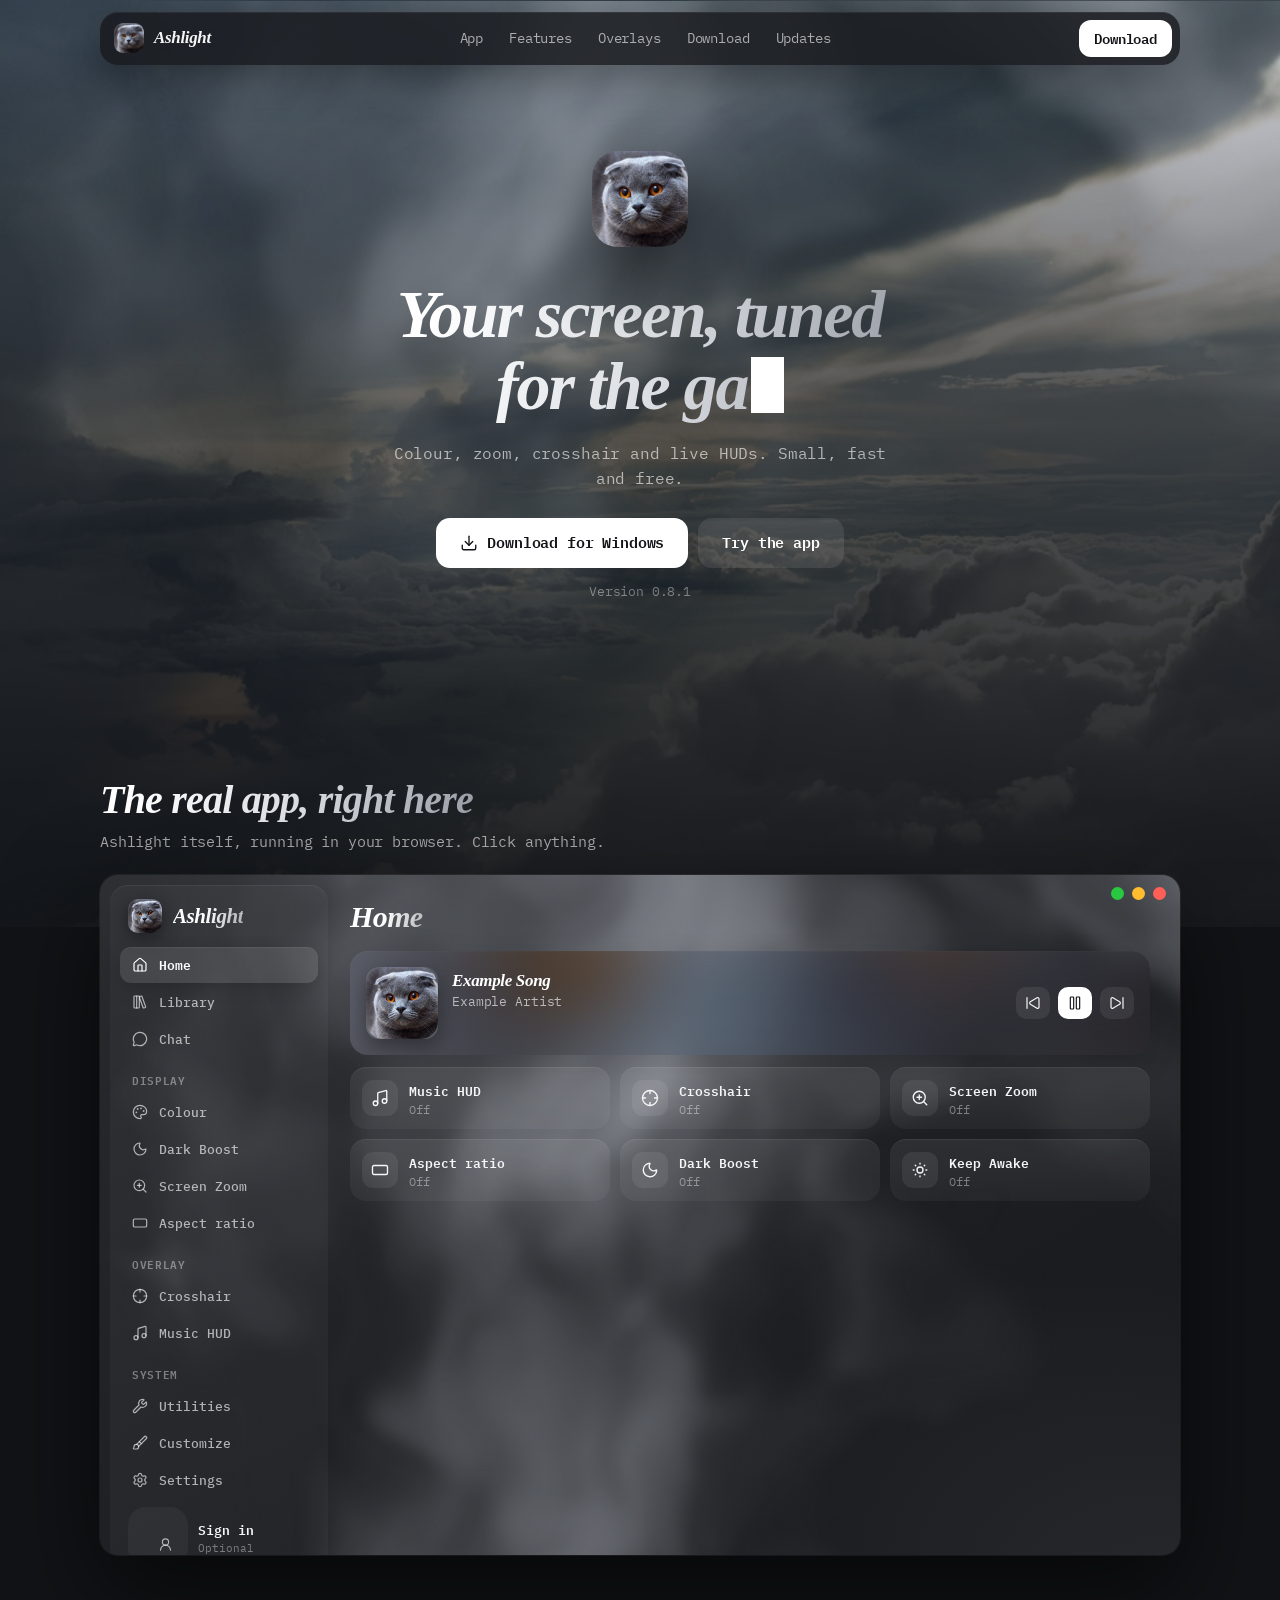
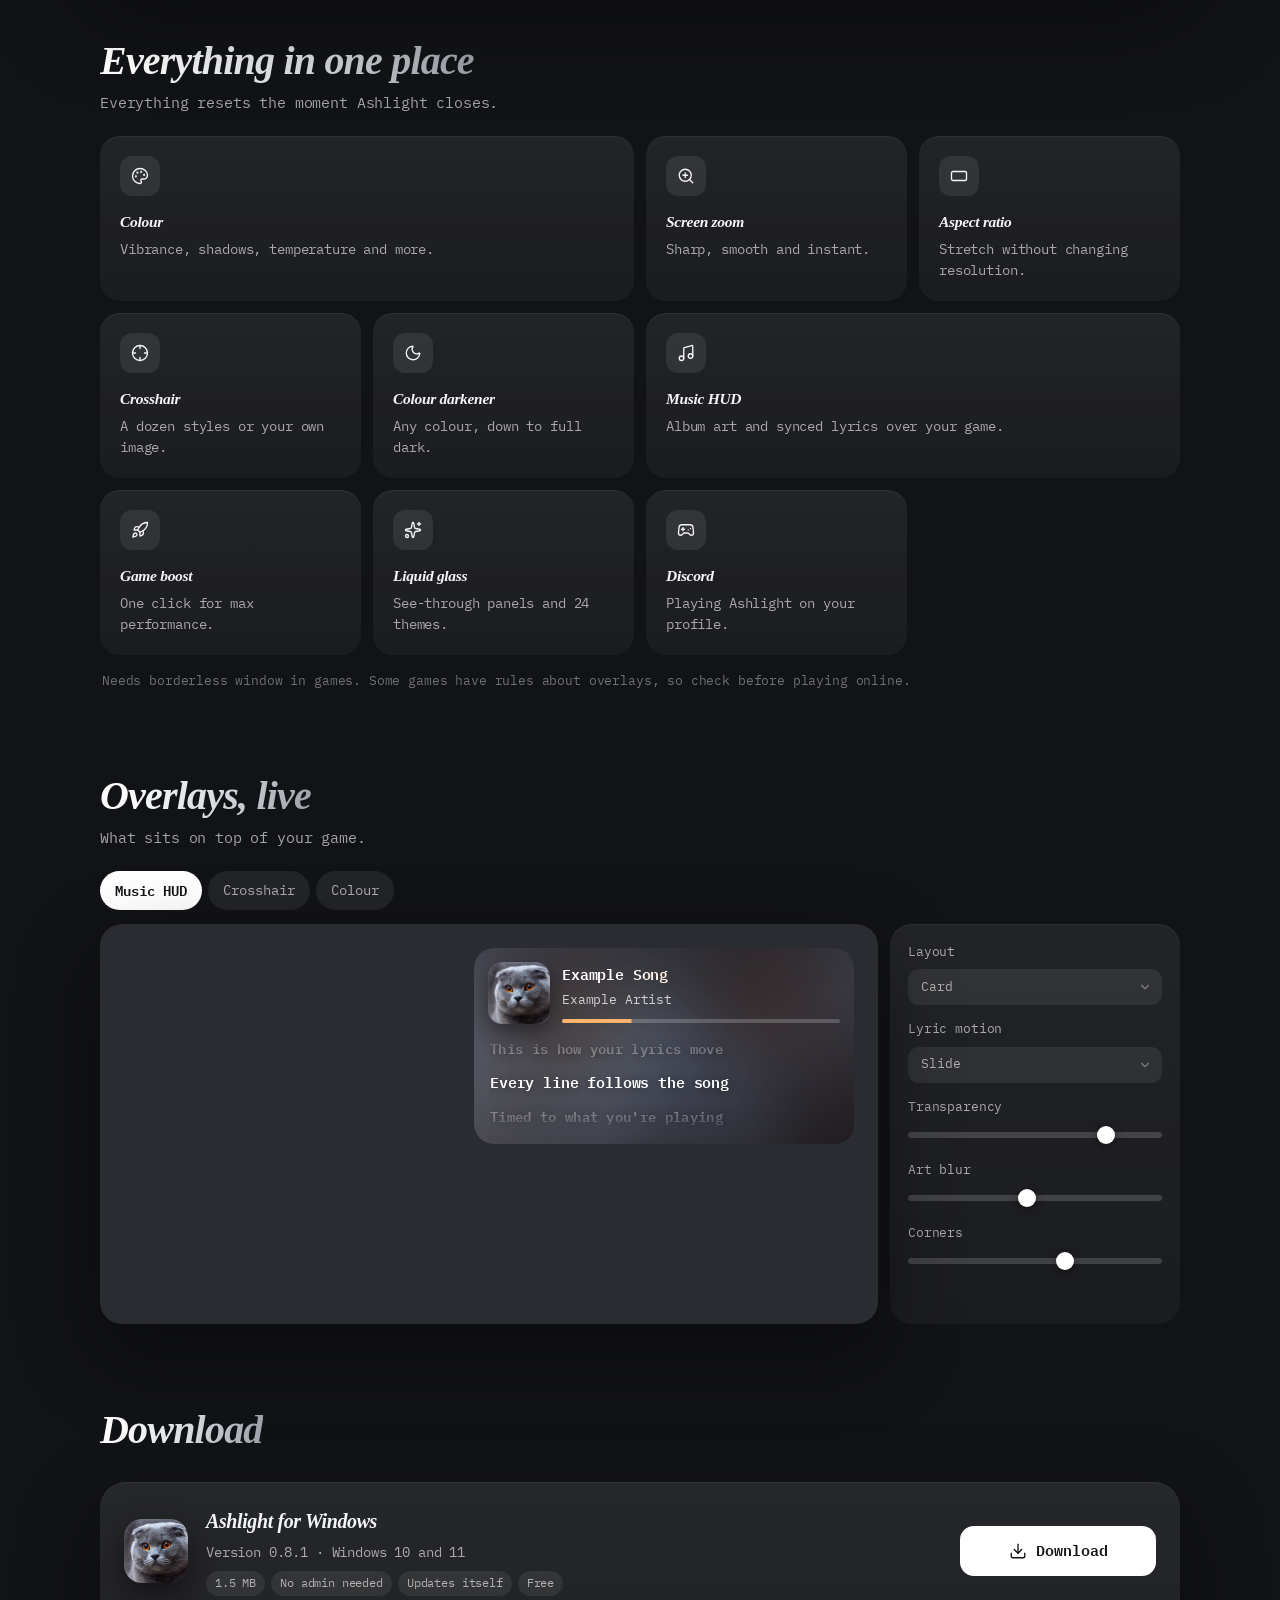
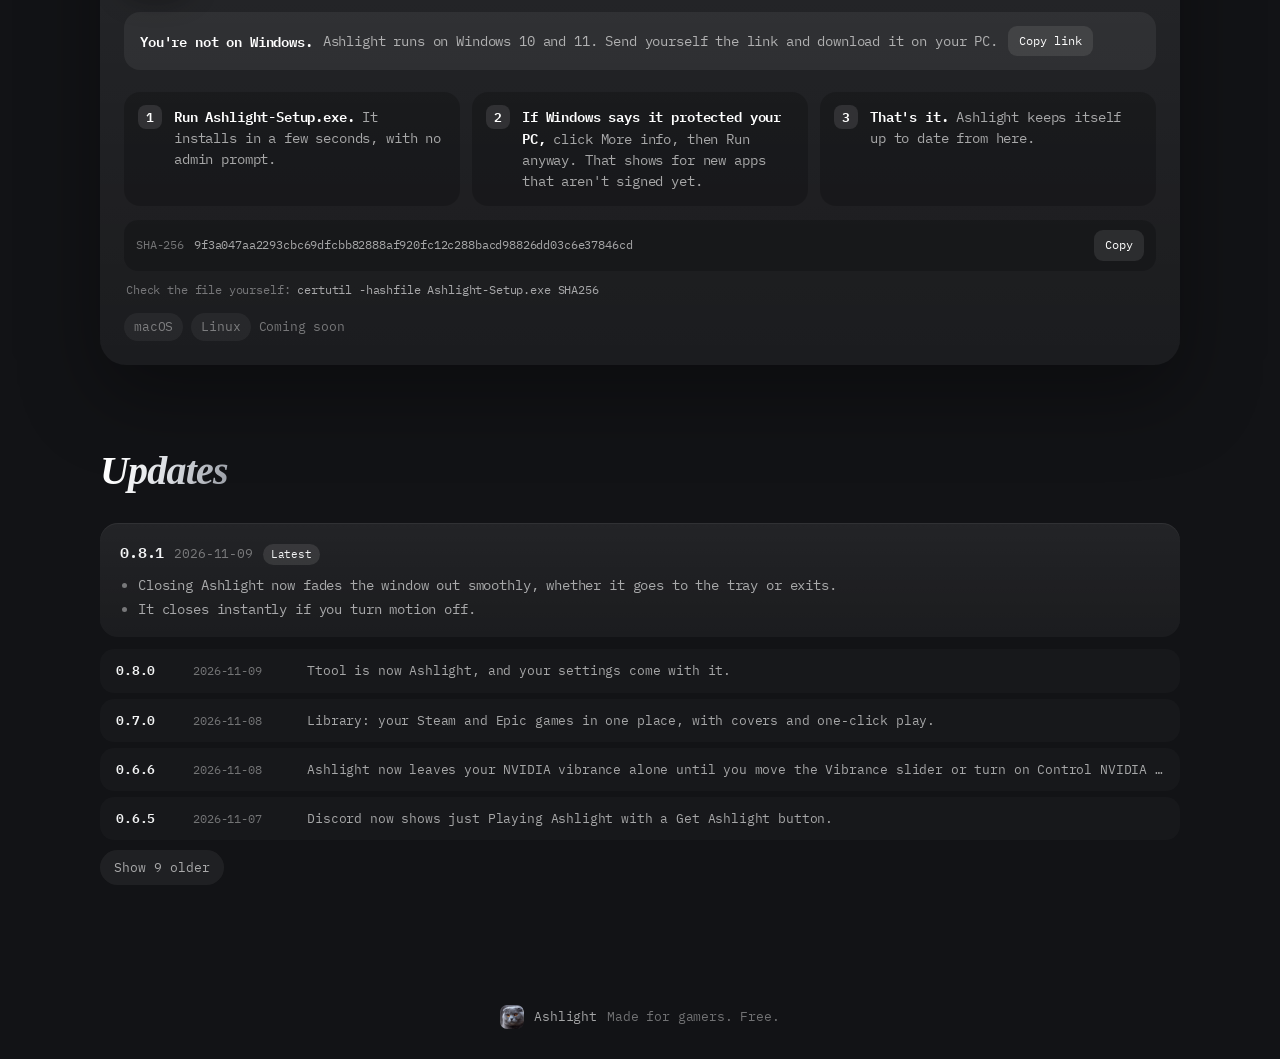
==== index.html @ 07a999a4 "Ashlight 0.8.1 Co-Authored-By: Claude Opus 5.5 <noreply@anthropic.com>" ====
<!doctype html>
<html lang="en">
  <head>
    <meta charset="utf-8" />
    <meta name="viewport" content="width=device-width, initial-scale=1" />
    <title>Ashlight</title>
    <meta name="description" content="Colour, zoom, crosshair, aspect ratio and a live music HUD for your games. Free for Windows." />
    <meta property="og:title" content="Ashlight" />
    <meta property="og:description" content="Your screen, tuned for the game. Free for Windows." />
    <meta property="og:image" content="assets/logo.png" />
    <meta name="theme-color" content="#121316" />
    <link rel="icon" href="assets/logo.png" />
    <link rel="stylesheet" href="style.css?v=0.8.1-mw9hhuor" />
    <link rel="stylesheet" href="controls.css?v=0.8.1-mw9hhuor" />
  </head>
  <body>
    <div class="announce" id="announce" hidden></div>

    <header class="top">
      <a class="brand" href="#"><img src="assets/logo.png" alt="" /><span>Ashlight</span></a>
      <nav id="nav">
        <span class="nav-pill" id="navPill"></span>
        <a href="#app">App</a>
        <a href="#features">Features</a>
        <a href="#try">Overlays</a>
        <a href="#download">Download</a>
        <a href="#updates">Updates</a>
      </nav>
      <a class="nav-cta" href="#download">Download</a>
      <button class="menu-button" id="menuButton" aria-label="Menu" aria-expanded="false"><span class="menu-open-icon">☰</span><span class="menu-close-icon">✕</span></button>
    </header>

    <div class="sky" aria-hidden="true"></div>
    <section class="hero">
      <canvas class="hero-smoke" id="smoke" aria-hidden="true"></canvas>
      <div class="hero-in">
        <img class="hero-logo" src="assets/logo.png" alt="Ashlight logo, a grey cat with orange eyes" />
        <h1 class="grad" aria-label="Your screen, tuned for the game."><span id="typed"></span><i class="caret" aria-hidden="true"></i></h1>
        <p>Colour, zoom, crosshair and live HUDs. Small, fast and free.</p>
        <div class="hero-actions">
          <a class="cta" href="#download" data-icon="download">Download for Windows</a>
          <a class="ghost" href="#app">Try the app</a>
        </div>
        <div class="version" id="version"></div>
      </div>
    </section>

    <main>
      <section id="app" class="reveal">
        <div class="section-head">
          <h2 class="grad">The real app, right here</h2>
          <p>Ashlight itself, running in your browser. Click anything.</p>
        </div>
        <div class="stage" id="stage">
          <div class="stage-window" id="stageWindow"></div>
          <button class="stage-reopen" id="reopen" hidden><img src="assets/logo.png" alt="" />Open Ashlight</button>
        </div>
      </section>

      <section id="features" class="reveal">
        <div class="section-head">
          <h2 class="grad">Everything in one place</h2>
          <p>Everything resets the moment Ashlight closes.</p>
        </div>
        <div class="bento">
          <article class="wide" data-icon="palette"><h3>Colour</h3><p>Vibrance, shadows, temperature and more.</p></article>
          <article data-icon="zoom-in"><h3>Screen zoom</h3><p>Sharp, smooth and instant.</p></article>
          <article data-icon="rectangle-horizontal"><h3>Aspect ratio</h3><p>Stretch without changing resolution.</p></article>
          <article data-icon="crosshair"><h3>Crosshair</h3><p>A dozen styles or your own image.</p></article>
          <article data-icon="moon"><h3>Colour darkener</h3><p>Any colour, down to full dark.</p></article>
          <article class="wide" data-icon="music"><h3>Music HUD</h3><p>Album art and synced lyrics over your game.</p></article>
          <article data-icon="rocket"><h3>Game boost</h3><p>One click for max performance.</p></article>
          <article data-icon="sparkles"><h3>Liquid glass</h3><p>See-through panels and 24 themes.</p></article>
          <article data-icon="gamepad-2"><h3>Discord</h3><p>Playing Ashlight on your profile.</p></article>
        </div>
        <p class="fine">Needs borderless window in games. Some games have rules about overlays, so check before playing online.</p>
      </section>

      <section id="try" class="reveal">
        <div class="section-head">
          <h2 class="grad">Overlays, live</h2>
          <p>What sits on top of your game.</p>
        </div>
        <div class="tabs" id="tabs" role="tablist">
          <button role="tab" data-panel="p-hud" aria-selected="true">Music HUD</button>
          <button role="tab" data-panel="p-cross" aria-selected="false">Crosshair</button>
          <button role="tab" data-panel="p-color" aria-selected="false">Colour</button>
        </div>

        <div class="panel" id="p-hud">
          <div class="scene">
            <div class="demo-hud" id="demoHud">
              <div class="demo-bg"></div>
              <div class="demo-head">
                <img src="assets/logo.png" alt="" />
                <div class="demo-meta"><b>Example Song</b><span>Example Artist</span><div class="demo-bar"><i id="demoBar"></i></div></div>
              </div>
              <div class="demo-lyrics"><div class="demo-reel" id="demoReel"></div></div>
            </div>
          </div>
          <div class="controls">
            <label>Layout<select id="hudLayout"><option value="card">Card</option><option value="lyrics">Lyrics only</option></select></label>
            <label>Lyric motion<select id="hudAnim"><option value="slide">Slide</option><option value="type">Type</option></select></label>
            <label>Transparency <input type="range" id="hudBg" min="0" max="100" value="80" /></label>
            <label>Art blur <input type="range" id="hudBlur" min="0" max="60" value="28" /></label>
            <label>Corners <input type="range" id="hudRadius" min="0" max="32" value="20" /></label>
          </div>
        </div>

        <div class="panel" id="p-cross" hidden>
          <div class="scene"><canvas id="crossCanvas"></canvas></div>
          <div class="controls">
            <label>Style<select id="crossStyle">
              <option value="rustholo">Sight ring</option><option value="holo">Holo ring</option><option value="dot">Dot</option><option value="cross">Cross</option>
              <option value="crossdot">Cross and dot</option><option value="tee">T</option><option value="ring">Ring</option><option value="chevron">Chevron</option><option value="triangle">Triangle</option>
            </select></label>
            <label class="inline">Colour <input type="color" id="crossColor" value="#ff3b3b" /></label>
            <label>Size <input type="range" id="crossSize" min="2" max="60" value="16" /></label>
            <label>Thickness <input type="range" id="crossThick" min="1" max="8" value="2" /></label>
            <label>Gap <input type="range" id="crossGap" min="0" max="30" value="4" /></label>
            <label>Glow <input type="range" id="crossGlow" min="0" max="100" value="40" /></label>
          </div>
        </div>

        <div class="panel" id="p-color" hidden>
          <div class="scene"><div class="landscape" id="landscape"><i></i><i></i><i></i><i></i><i></i><i></i><i></i><i></i></div></div>
          <div class="controls">
            <label>Saturation <input type="range" id="fSat" min="0" max="300" value="100" /></label>
            <label>Contrast <input type="range" id="fCon" min="50" max="150" value="100" /></label>
            <label>Brightness <input type="range" id="fBri" min="50" max="150" value="100" /></label>
            <label>Hue <input type="range" id="fHue" min="-180" max="180" value="0" /></label>
            <p class="small">A browser preview. In the app, these change your whole screen.</p>
          </div>
        </div>
      </section>

      <section id="download" class="reveal">
        <div class="section-head">
          <h2 class="grad">Download</h2>
        </div>
        <div class="download" id="downloadCard">
          <div class="dl-main">
            <img src="assets/logo.png" alt="" />
            <div>
              <h3>Ashlight for Windows</h3>
              <p class="dl-meta" id="dlMeta">Windows 10 and 11</p>
              <div class="dl-facts" id="dlFacts"></div>
            </div>
            <button class="cta dl-button" id="dlButton" data-icon="download"><span>Download</span><i class="dl-progress" id="dlProgress"></i></button>
          </div>
          <div class="dl-elsewhere" id="dlElsewhere" hidden>
            <b>You're not on Windows.</b> Ashlight runs on Windows 10 and 11. Send yourself the link and download it on your PC.
            <button class="mini" id="copyLink">Copy link</button>
          </div>
          <div class="dl-done" id="dlDone" hidden>
            <span class="dl-done-icon">✓</span>
            <div><b>Downloaded and verified.</b> Open <code>Ashlight-Setup.exe</code> from your downloads to install.</div>
          </div>
          <ol class="dl-steps">
            <li><b>Run Ashlight-Setup.exe.</b> It installs in a few seconds, with no admin prompt.</li>
            <li><b>If Windows says it protected your PC,</b> click More info, then Run anyway. That shows for new apps that aren't signed yet.</li>
            <li><b>That's it.</b> Ashlight keeps itself up to date from here.</li>
          </ol>
          <div class="dl-hash"><span>SHA-256</span><code id="dlHash">Loading</code><button class="mini" id="copyHash">Copy</button></div>
          <p class="dl-check">Check the file yourself: <code>certutil -hashfile Ashlight-Setup.exe SHA256</code></p>
          <div class="dl-other"><span>macOS</span><span>Linux</span><em>Coming soon</em></div>
        </div>
      </section>

      <section id="updates" class="reveal">
        <div class="section-head"><h2 class="grad">Updates</h2></div>
        <div class="log" id="log"></div>
      </section>
    </main>

    <footer><img src="assets/logo.png" alt="" />Ashlight<span>Made for gamers. Free.</span></footer>
    <script type="module" src="site.js?v=0.8.1-mw9hhuor"></script>
  </body>
</html>
---- style.css ----
@font-face { font-family: "Plex Mono"; src: url("assets/plex-300.woff2") format("woff2"); font-weight: 300; font-display: swap; }
@font-face { font-family: "Plex Mono"; src: url("assets/plex-400.woff2") format("woff2"); font-weight: 400; font-display: swap; }
@font-face { font-family: "Plex Mono"; src: url("assets/plex-500.woff2") format("woff2"); font-weight: 500; font-display: swap; }
@font-face { font-family: "Plex Mono"; src: url("assets/plex-600.woff2") format("woff2"); font-weight: 600; font-display: swap; }

:root {
  color-scheme: dark;
  --bg: #121316;
  --ink: #f4f5f6;
  --ink-2: rgba(255, 255, 255, 0.62);
  --ink-3: rgba(255, 255, 255, 0.4);
  --surface: rgba(255, 255, 255, 0.04);
  --surface-2: rgba(255, 255, 255, 0.075);
  --raise: inset 0 1px 0 rgba(255, 255, 255, 0.06);
  --ease: cubic-bezier(0.22, 1, 0.36, 1);
  --spring: cubic-bezier(0.34, 1.45, 0.64, 1);
}
* { box-sizing: border-box; }
html { scroll-behavior: smooth; background: var(--bg); }
body { margin: 0; color: var(--ink); background: transparent; font-family: "Plex Mono", Consolas, monospace; font-size: 15px; line-height: 1.55; letter-spacing: -0.01em; -webkit-font-smoothing: antialiased; overflow-x: hidden; }
a { color: inherit; text-decoration: none; }
:focus-visible { outline: 2px solid #fff; outline-offset: 3px; border-radius: 8px; }
[hidden] { display: none !important; }
svg.lucide { width: 18px; height: 18px; flex: none; stroke-width: 1.8; }

.grad { background: linear-gradient(100deg, #ffffff 10%, #d9dce1 55%, #9a9ea6 100%); -webkit-background-clip: text; background-clip: text; color: transparent; }

/* Owner announcement */
.announce { position: relative; z-index: 6; display: flex; align-items: center; justify-content: center; gap: 10px; padding: 9px 16px; background: #fff; color: #121316; font-size: 13.5px; text-align: center; }
.announce b { font-weight: 600; }
.announce a { text-decoration: underline; text-underline-offset: 3px; }

/* Header: a floating pill */
.top { position: sticky; top: 12px; z-index: 5; display: flex; align-items: center; justify-content: space-between; gap: 16px; width: min(1080px, 100% - 24px); margin: 12px auto 0; padding: 8px 8px 8px 14px; border-radius: 18px; background: rgba(24, 25, 29, 0.82); box-shadow: var(--raise), 0 12px 40px rgba(0, 0, 0, 0.35); backdrop-filter: blur(18px) saturate(1.3); }
.brand { display: flex; align-items: center; gap: 10px; font-weight: 600; font-size: 17px; letter-spacing: -0.04em; }
.brand img { width: 30px; height: 30px; border-radius: 9px; transition: transform 380ms var(--spring); }
.brand:hover img { transform: scale(1.1) rotate(-4deg); }
.top nav { display: flex; gap: 4px; }
.top nav a { padding: 7px 11px; border-radius: 10px; color: var(--ink-2); font-size: 13.5px; transition: color 200ms var(--ease), background 200ms var(--ease); }
.top nav a:hover { color: #fff; background: rgba(255, 255, 255, 0.07); }
.nav-cta { padding: 8px 15px; border-radius: 12px; background: #fff; color: #121316; font-weight: 600; font-size: 13.5px; transition: transform 260ms var(--spring), box-shadow 260ms var(--ease); }
.nav-cta:hover { transform: translateY(-1px); box-shadow: 0 10px 30px rgba(255, 255, 255, 0.2); }

/* The sky: one photo behind the whole page, darker further down so text stays readable */
.sky { position: fixed; inset: 0; z-index: -1; background: linear-gradient(180deg, rgba(18, 19, 22, 0.25) 0%, rgba(18, 19, 22, 0.72) 45%, rgba(18, 19, 22, 0.94) 100%), url("assets/clouds.jpg") center 30% / cover; transform: scale(1.06); animation: drift 40s ease-in-out infinite alternate; will-change: transform; }
@keyframes drift { to { transform: scale(1.12) translate3d(-1.2%, -1%, 0); } }

/* Hero */
.hero { position: relative; margin-top: -64px; padding: 150px 16px 90px; overflow: hidden; text-align: center; }
.hero-in { max-width: 780px; margin: 0 auto; }
.hero-logo { width: 96px; height: 96px; border-radius: 26px; box-shadow: 0 24px 70px rgba(0, 0, 0, 0.6); animation: float 7s ease-in-out infinite; }
@keyframes float { 50% { transform: translateY(-8px); } }
h1 { min-height: 2.2em; margin: 26px auto 12px; max-width: 15ch; font-size: clamp(36px, 7.4vw, 68px); font-weight: 600; line-height: 1.05; letter-spacing: -0.065em; }
.caret { display: inline-block; width: 0.48em; height: 0.82em; margin-left: 4px; vertical-align: -0.06em; background: #fff; animation: blink 1s steps(2) infinite; }
@keyframes blink { 50% { opacity: 0; } }
.hero p { margin: 0 auto 28px; max-width: 50ch; color: var(--ink-2); font-size: 16px; }
.hero-actions { display: flex; justify-content: center; flex-wrap: wrap; gap: 10px; }
.cta, .ghost { display: inline-flex; align-items: center; gap: 9px; padding: 13px 24px; border: 0; border-radius: 14px; font: inherit; font-weight: 600; cursor: pointer; transition: transform 260ms var(--spring), box-shadow 260ms var(--ease), background 200ms var(--ease), color 200ms var(--ease); }
.cta { background: #fff; color: #121316; }
.cta:hover { transform: translateY(-2px); box-shadow: 0 14px 44px rgba(255, 255, 255, 0.22); }
.ghost { background: rgba(255, 255, 255, 0.09); color: #fff; }
.ghost:hover { background: rgba(255, 255, 255, 0.16); transform: translateY(-2px); }
.version { min-height: 22px; margin-top: 14px; color: var(--ink-3); font-size: 13px; }

main { width: min(1080px, 100% - 32px); margin: 0 auto; }
section { scroll-margin-top: 90px; }
.section-head { margin: 84px 0 22px; }
.section-head h2 { display: inline-block; margin: 0 0 8px; font-size: clamp(28px, 4.4vw, 40px); font-weight: 600; letter-spacing: -0.06em; line-height: 1.1; }
.section-head p { max-width: 62ch; margin: 0; color: var(--ink-2); }
.reveal { opacity: 0; transform: translateY(18px); transition: opacity 700ms var(--ease), transform 700ms var(--ease); }
.reveal.in { opacity: 1; transform: none; }

/* The live app */
.stage { position: relative; height: 680px; }
.stage-window { position: relative; height: 100%; border-radius: 18px; overflow: hidden; box-shadow: 0 0 0 1px rgba(255, 255, 255, 0.06), 0 40px 100px rgba(0, 0, 0, 0.6); transition: opacity 320ms var(--ease), transform 420ms var(--spring); background: #17181b; }
.stage-window iframe { display: block; width: 100%; height: 100%; border: 0; }
.stage.glass .stage-window { background: transparent; }
.stage.closed .stage-window { opacity: 0; transform: scale(0.94) translateY(20px); pointer-events: none; }
.stage.maxed { height: 760px; }
.stage-reopen { position: absolute; left: 50%; bottom: 26px; display: flex; align-items: center; gap: 10px; padding: 10px 16px 10px 10px; border: 0; border-radius: 14px; background: rgba(20, 21, 24, 0.85); color: #fff; font: inherit; font-weight: 600; cursor: pointer; transform: translateX(-50%); box-shadow: 0 14px 40px rgba(0, 0, 0, 0.4); }
.stage-reopen img { width: 30px; height: 30px; border-radius: 9px; }
.stage-load { display: grid; place-items: center; height: 100%; color: var(--ink-2); }

/* Bento features */
.bento { display: grid; grid-template-columns: repeat(4, 1fr); gap: 12px; }
.bento article { position: relative; padding: 20px; border-radius: 20px; background: linear-gradient(180deg, var(--surface-2), var(--surface)); box-shadow: var(--raise); transition: transform 320ms var(--ease), background 300ms var(--ease); }
.bento article.wide { grid-column: span 2; }
.bento article:hover { transform: translateY(-3px); background: rgba(255, 255, 255, 0.09); }
.bento .icon { display: grid; place-items: center; width: 40px; height: 40px; margin-bottom: 14px; border-radius: 12px; background: rgba(255, 255, 255, 0.08); }
h3 { margin: 0 0 5px; font-size: 15.5px; font-weight: 600; letter-spacing: -0.03em; }
.bento p { margin: 0; color: var(--ink-2); font-size: 13.5px; }
.fine { margin: 16px 2px 0; color: var(--ink-3); font-size: 12.5px; }

/* Overlay demos */
.tabs { display: flex; flex-wrap: wrap; gap: 6px; margin-bottom: 14px; }
.tabs button { padding: 9px 15px; border: 0; border-radius: 99px; background: var(--surface-2); color: var(--ink-2); font: inherit; font-size: 13.5px; cursor: pointer; transition: background 220ms var(--ease), color 220ms var(--ease), transform 260ms var(--spring); }
.tabs button:hover { color: #fff; background: rgba(255, 255, 255, 0.12); transform: translateY(-1px); }
.tabs button[aria-selected="true"] { background: #fff; color: #121316; font-weight: 600; }
.panel { display: grid; grid-template-columns: 1fr 290px; gap: 12px; animation: rise 460ms var(--ease) both; }
@keyframes rise { from { opacity: 0; transform: translateY(10px); } }
.scene { position: relative; min-height: 400px; border-radius: 22px; overflow: hidden; background: #2a2c31; box-shadow: 0 30px 80px rgba(0, 0, 0, 0.4); }
.scene canvas { position: absolute; inset: 0; width: 100%; height: 100%; }
.controls { display: flex; flex-direction: column; gap: 14px; padding: 18px; border-radius: 22px; background: linear-gradient(180deg, var(--surface-2), var(--surface)); box-shadow: var(--raise); }
.controls label { display: flex; flex-direction: column; gap: 7px; font-size: 13px; color: var(--ink-2); }
.controls label.inline { flex-direction: row; align-items: center; justify-content: space-between; }
.small { margin: 0; font-size: 12px; color: var(--ink-3); }
input[type="range"] { -webkit-appearance: none; appearance: none; width: 100%; height: 22px; margin: 0; background: transparent; cursor: grab; }
input[type="range"]::-webkit-slider-runnable-track { height: 6px; border-radius: 6px; background: rgba(255, 255, 255, 0.16); }
input[type="range"]::-moz-range-track { height: 6px; border-radius: 6px; background: rgba(255, 255, 255, 0.16); }
input[type="range"]::-webkit-slider-thumb { -webkit-appearance: none; width: 18px; height: 18px; margin-top: -6px; border-radius: 50%; background: #fff; box-shadow: 0 2px 8px rgba(0, 0, 0, 0.45); transition: transform 200ms var(--spring); }
input[type="range"]::-moz-range-thumb { width: 18px; height: 18px; border: 0; border-radius: 50%; background: #fff; }
input[type="range"]:hover::-webkit-slider-thumb { transform: scale(1.15); }

.demo-hud { --bg-o: 0.8; --blur: 28px; --radius: 20px; position: absolute; top: 24px; right: 24px; width: min(380px, calc(100% - 48px)); overflow: hidden; border-radius: var(--radius); background: rgba(18, 19, 22, calc(0.86 * var(--bg-o))); transition: border-radius 220ms var(--ease); }
.demo-bg { position: absolute; inset: 0; opacity: var(--bg-o); background: url("assets/logo.png") center / cover; transform: scale(1.6); filter: blur(var(--blur)) saturate(1.5) brightness(0.72); }
.demo-head { position: relative; display: flex; align-items: center; gap: 12px; padding: 14px 14px 8px; }
.demo-head img { width: 62px; height: 62px; border-radius: 12px; box-shadow: 0 8px 22px rgba(0, 0, 0, 0.45); }
.demo-meta { flex: 1; min-width: 0; }
.demo-meta b { display: block; font-weight: 600; font-size: 15px; background: linear-gradient(100deg, #fff 20%, #ffb36b); -webkit-background-clip: text; background-clip: text; color: transparent; }
.demo-meta span { font-size: 12.5px; color: rgba(255, 255, 255, 0.76); }
.demo-bar { height: 4px; margin-top: 9px; border-radius: 4px; background: rgba(255, 255, 255, 0.2); overflow: hidden; }
.demo-bar i { display: block; height: 100%; background: #ffb36b; transform-origin: left; transform: scaleX(0); }
.demo-lyrics { position: relative; height: 102px; margin: 0 16px 10px; overflow: hidden; -webkit-mask-image: linear-gradient(180deg, transparent, #000 22%, #000 78%, transparent); mask-image: linear-gradient(180deg, transparent, #000 22%, #000 78%, transparent); }
.demo-reel { transition: transform 620ms var(--ease); }
.demo-line { height: 34px; line-height: 34px; font-weight: 600; font-size: 15px; white-space: nowrap; overflow: hidden; text-overflow: ellipsis; color: rgba(255, 255, 255, 0.36); transform: scale(0.94); transform-origin: left center; text-shadow: 0 1px 10px rgba(0, 0, 0, 0.5); transition: color 450ms ease, transform 620ms var(--ease); }
.demo-line.now { color: #fff; transform: none; }
.demo-hud.lyrics-only .demo-head { display: none; }
.demo-hud.lyrics-only .demo-lyrics { margin-top: 10px; }
.demo-hud.lyrics-only .demo-line { text-align: center; transform-origin: center; }

.landscape { position: absolute; inset: 28px; display: grid; grid-template-columns: repeat(4, 1fr); gap: 10px; will-change: filter; }
.landscape i { border-radius: 16px; }
.landscape i:nth-child(1) { background: #e8453c; } .landscape i:nth-child(2) { background: #f29a38; } .landscape i:nth-child(3) { background: #f2d43c; } .landscape i:nth-child(4) { background: #4cc45a; }
.landscape i:nth-child(5) { background: #3cc4d8; } .landscape i:nth-child(6) { background: #3c6ee8; } .landscape i:nth-child(7) { background: #9a5ce8; } .landscape i:nth-child(8) { background: #e85cb8; }

.demo-stats { --bg-o: 0.8; position: absolute; top: 24px; left: 24px; display: flex; gap: 2px; padding: 9px 8px; border-radius: 15px; background: rgba(18, 19, 22, calc(0.8 * var(--bg-o))); color: var(--c, #fff); }
.demo-stat { min-width: 66px; text-align: center; }
.demo-stat b { display: block; font-size: 16px; font-weight: 600; font-variant-numeric: tabular-nums; }
.demo-stat span { font-size: 10px; opacity: 0.65; }
.demo-stat .m { display: block; height: 3px; margin: 4px 8px 0; border-radius: 3px; background: rgba(255, 255, 255, 0.18); overflow: hidden; }
.demo-stat .m i { display: block; height: 100%; background: currentColor; transform-origin: left; transition: transform 700ms var(--ease); }
.demo-stats.list { flex-direction: column; padding: 10px 14px; min-width: 170px; }
.demo-stats.list .demo-stat { display: grid; grid-template-columns: 1fr auto; align-items: baseline; text-align: left; }
.demo-stats.list .demo-stat b { order: 2; font-size: 14px; }
.demo-stats.list .demo-stat .m { grid-column: 1 / -1; order: 3; margin: 2px 0 3px; }
.demo-stats.mini { padding: 7px 10px; gap: 12px; }
.demo-stats.mini .demo-stat { min-width: 0; }
.demo-stats.mini .demo-stat b { display: inline; font-size: 13px; margin-right: 3px; }
.demo-stats.mini .m { display: none; }

/* Download */
.download { padding: 24px; border-radius: 26px; background: linear-gradient(180deg, rgba(255, 255, 255, 0.085), var(--surface)); box-shadow: var(--raise), 0 30px 80px rgba(0, 0, 0, 0.35); }
.dl-main { display: flex; align-items: center; gap: 18px; }
.dl-main img { width: 64px; height: 64px; border-radius: 18px; box-shadow: 0 12px 30px rgba(0, 0, 0, 0.45); }
.dl-main > div { flex: 1; min-width: 0; }
.dl-main h3 { font-size: 20px; }
.dl-meta { margin: 0; color: var(--ink-2); font-size: 13.5px; }
.dl-button { position: relative; overflow: hidden; min-width: 196px; justify-content: center; }
.dl-button span, .dl-button svg { position: relative; z-index: 1; }
.dl-progress { position: absolute; inset: 0; background: #d3d6db; transform-origin: left; transform: scaleX(0); transition: transform 160ms linear; }
.dl-button.done { background: #fff; }
.dl-steps { display: grid; grid-template-columns: repeat(3, 1fr); gap: 12px; margin: 22px 0 0; padding: 0; list-style: none; counter-reset: step; }
.dl-steps li { position: relative; padding: 14px 14px 14px 50px; border-radius: 16px; background: rgba(0, 0, 0, 0.2); color: var(--ink-2); font-size: 13.5px; counter-increment: step; }
.dl-steps li::before { content: counter(step); position: absolute; left: 14px; top: 13px; display: grid; place-items: center; width: 24px; height: 24px; border-radius: 8px; background: rgba(255, 255, 255, 0.1); color: #fff; font-weight: 600; font-size: 12.5px; }
.dl-steps b { color: #fff; font-weight: 600; }
.dl-hash { display: flex; align-items: center; gap: 10px; margin-top: 14px; padding: 10px 12px; border-radius: 14px; background: rgba(0, 0, 0, 0.2); font-size: 12px; }
.dl-hash span { color: var(--ink-3); }
.dl-hash code { flex: 1; min-width: 0; overflow: hidden; color: var(--ink-2); white-space: nowrap; text-overflow: ellipsis; font-family: inherit; }
.mini { padding: 6px 11px; border: 0; border-radius: 9px; background: rgba(255, 255, 255, 0.09); color: #fff; font: inherit; font-size: 12px; cursor: pointer; transition: background 200ms var(--ease), color 200ms var(--ease); }
.mini:hover { background: #fff; color: #121316; }
.dl-check { margin: 10px 2px 0; color: var(--ink-3); font-size: 12px; }
.dl-check code { color: var(--ink-2); font-family: inherit; }
.dl-other { display: flex; align-items: center; gap: 8px; margin-top: 14px; color: var(--ink-3); font-size: 12.5px; }
.dl-other span { padding: 4px 10px; border-radius: 99px; background: rgba(255, 255, 255, 0.05); }
.dl-other em { font-style: normal; }

/* Updates timeline */
.log { display: flex; flex-direction: column; gap: 6px; }
.log .latest { padding: 18px 20px; margin-bottom: 6px; border-radius: 18px; background: linear-gradient(180deg, var(--surface-2), var(--surface)); box-shadow: var(--raise); }
.log .when { display: flex; align-items: baseline; gap: 10px; color: var(--ink-3); font-size: 12.5px; }
.log .when b { color: var(--ink); font-size: 15px; }
.log .tag { padding: 2px 8px; border-radius: 99px; background: rgba(255, 255, 255, 0.1); color: var(--ink); font-size: 11px; font-style: normal; }
.log .points { margin: 10px 0 0; padding-left: 18px; color: var(--ink-2); font-size: 13.5px; line-height: 1.55; }
.log .points li + li { margin-top: 3px; }
.log .points li::marker { color: var(--ink-3); }
.log .release { border-radius: 14px; background: rgba(255, 255, 255, 0.025); transition: background 0.2s ease; }
.log .release:hover, .log .release[open] { background: rgba(255, 255, 255, 0.05); }
.log .release summary { display: grid; grid-template-columns: 4.2rem 6.5rem minmax(0, 1fr); align-items: baseline; gap: 10px; padding: 11px 16px; cursor: pointer; list-style: none; font-size: 13px; }
.log .release summary::-webkit-details-marker { display: none; }
.log .release summary b { color: var(--ink); }
.log .release .date { color: var(--ink-3); font-size: 12px; }
.log .release .gist { overflow: hidden; color: var(--ink-2); white-space: nowrap; text-overflow: ellipsis; }
.log .release[open] .gist { visibility: hidden; }
.log .release .points { margin: 0; padding: 0 16px 14px 34px; }
.log .older { display: flex; flex-direction: column; gap: 6px; }
.log .more { align-self: flex-start; margin-top: 4px; padding: 8px 14px; border: 0; border-radius: 99px; background: rgba(255, 255, 255, 0.06); color: var(--ink-2); font: inherit; font-size: 12.5px; cursor: pointer; }
.log .more:hover { background: rgba(255, 255, 255, 0.12); color: var(--ink); }
@media (max-width: 640px) {
  .log .release summary { grid-template-columns: 3.6rem minmax(0, 1fr); }
  .log .release .gist { grid-column: 1 / -1; }
}
footer { display: flex; align-items: center; justify-content: center; gap: 10px; margin-top: 90px; padding: 30px 16px; color: var(--ink-2); font-size: 13px; }
footer img { width: 24px; height: 24px; border-radius: 7px; }
footer span { color: var(--ink-3); }

@media (max-width: 860px) {
  .bento { grid-template-columns: 1fr 1fr; }
  .dl-steps { grid-template-columns: 1fr; }
}
@media (max-width: 760px) {
  .top { padding-left: 10px; }
  .top nav { display: none; }
  .hero { padding-top: 120px; }
  .panel { grid-template-columns: 1fr; }
  .scene { min-height: 280px; }
  .stage { height: 640px; }
  .bento { grid-template-columns: 1fr; }
  .bento article.wide { grid-column: auto; }
  .dl-main { flex-wrap: wrap; }
  .dl-button { width: 100%; }
  .demo-hud { top: 14px; right: 14px; width: calc(100% - 28px); }
  .demo-stats { top: 14px; left: 14px; right: 14px; justify-content: space-around; flex-wrap: wrap; }
  .demo-stat { min-width: 0; flex: 1; }
  input[type="range"] { height: 30px; }
}
@media (prefers-reduced-motion: reduce) {
  html { scroll-behavior: auto; }
  *, *::before, *::after { animation: none !important; transition-duration: 1ms !important; }
  .reveal { opacity: 1; transform: none; }
}

/* Smoke drifting over the clouds behind the headline */
.hero-smoke { position: absolute; inset: 0; z-index: -1; width: 100%; height: 100%; pointer-events: none; -webkit-mask-image: linear-gradient(180deg, #000 50%, transparent); mask-image: linear-gradient(180deg, #000 50%, transparent); }
.hero { isolation: isolate; }

/* Headings: a bold italic serif */
:root { --display: Georgia, "Iowan Old Style", "Times New Roman", serif; }
h1, .section-head h2, .brand span, .download h3, .bento h3 { font-family: var(--display); font-style: italic; font-weight: 700; letter-spacing: -0.02em; }
h1 { letter-spacing: -0.03em; }

/* Menu: a pill follows the section on screen */
.top nav { position: relative; }
.nav-pill { position: absolute; left: 0; top: 0; height: 100%; border-radius: 10px; background: rgba(255, 255, 255, 0.1); opacity: 0; pointer-events: none; transition: transform 420ms var(--spring), width 420ms var(--spring), opacity 300ms var(--ease); }
.top nav a { position: relative; }
.top nav a.on { color: #fff; }
.menu-button { display: none; width: 40px; height: 36px; padding: 0; border: 0; border-radius: 11px; background: rgba(255, 255, 255, 0.08); color: #fff; font-size: 17px; cursor: pointer; }
.menu-close-icon, body.menu-open .menu-open-icon { display: none; }
body.menu-open .menu-close-icon { display: inline; }

/* Download extras */
.dl-facts { display: flex; flex-wrap: wrap; gap: 6px; margin-top: 8px; }
.dl-facts span { padding: 3px 9px; border-radius: 99px; background: rgba(255, 255, 255, 0.07); color: var(--ink-2); font-size: 12px; }
.dl-elsewhere, .dl-done { display: flex; flex-wrap: wrap; align-items: center; gap: 10px; margin-top: 16px; padding: 14px 16px; border-radius: 16px; background: rgba(255, 255, 255, 0.06); color: var(--ink-2); font-size: 13.5px; }
.dl-elsewhere b, .dl-done b { color: #fff; }
.dl-done { background: rgba(255, 255, 255, 0.1); }
.dl-done-icon { display: grid; place-items: center; width: 30px; height: 30px; border-radius: 50%; background: #fff; color: #121316; font-weight: 700; }
.dl-done div { flex: 1; min-width: 0; }
.dl-done code { color: #fff; font-family: inherit; }

@media (max-width: 760px) {
  .menu-button { display: block; order: 2; margin-left: auto; }
  .top nav { order: 3; }
  .nav-cta { display: none; }
  .top { flex-wrap: wrap; }
  .top nav { display: none; }
  body.menu-open .top nav { display: flex; flex-direction: column; width: 100%; gap: 2px; padding: 6px 0 4px; }
  body.menu-open .top nav a { padding: 12px 10px; font-size: 15px; border-radius: 12px; }
  body.menu-open .top nav a.on { background: rgba(255, 255, 255, 0.08); }
}
---- controls.css ----
/* Custom dropdown and colour picker, shared by the app and the website. */
.dd-wrap, .cp-wrap { display: inline-flex; min-width: 0; }
.dd-wrap { display: flex; width: 100%; }
.dd { display: flex; align-items: center; justify-content: space-between; gap: 10px; width: 100%; height: 36px; padding: 0 10px 0 13px; border: 0; border-radius: 11px; background: rgba(255, 255, 255, 0.07); color: inherit; font: inherit; cursor: pointer; text-align: left; transition: background 180ms ease, box-shadow 180ms ease; }
.dd:hover { background: rgba(255, 255, 255, 0.11); }
.dd.open { background: rgba(255, 255, 255, 0.13); }
.dd:focus-visible { outline: none; box-shadow: 0 0 0 2px rgba(255, 255, 255, 0.45); }
.dd-text { min-width: 0; overflow: hidden; white-space: nowrap; text-overflow: ellipsis; font-variant-numeric: tabular-nums; }
.dd-arrow { display: grid; flex: none; opacity: 0.6; transition: transform 240ms cubic-bezier(0.22, 1, 0.36, 1); }
.dd.open .dd-arrow { transform: rotate(180deg); }

.dd-pop, .cp-pop { position: fixed; z-index: 60; border-radius: 14px; background: #1c1d21; box-shadow: 0 24px 60px rgba(0, 0, 0, 0.6), 0 2px 10px rgba(0, 0, 0, 0.4), inset 0 1px 0 rgba(255, 255, 255, 0.08); color: #f4f5f6; font-size: 13px; opacity: 0; transform: translateY(-4px) scale(0.97); transition: opacity 140ms ease, transform 220ms cubic-bezier(0.22, 1, 0.36, 1); user-select: none; }
.dd-pop.show, .cp-pop.show { opacity: 1; transform: none; }

.dd-pop { display: flex; flex-direction: column; gap: 1px; max-height: min(300px, 60vh); padding: 5px; overflow-y: auto; }
.dd-pop::-webkit-scrollbar { width: 8px; }
.dd-pop::-webkit-scrollbar-thumb { border: 2px solid transparent; border-radius: 8px; background: rgba(255, 255, 255, 0.2); background-clip: padding-box; }
.dd-row { display: flex; flex: none; align-items: center; justify-content: space-between; gap: 18px; height: 32px; padding: 0 10px; border: 0; border-radius: 9px; background: transparent; color: rgba(255, 255, 255, 0.76); font: inherit; font-variant-numeric: tabular-nums; cursor: pointer; text-align: left; white-space: nowrap; }
.dd-row i { display: grid; opacity: 0; }
.dd-row.active { background: rgba(255, 255, 255, 0.09); color: #fff; }
.dd-row.on { color: #fff; font-weight: 600; }
.dd-row.on i { opacity: 1; }

.cp-btn { position: relative; width: 25px; height: 25px; padding: 0; border: 0; border-radius: 50%; background: conic-gradient(#ff3b3b, #ffe23b, #3bff6f, #3be8ff, #3b7bff, #ff4fd8, #ff3b3b); cursor: pointer; transition: transform 220ms cubic-bezier(0.34, 1.45, 0.64, 1); }
.cp-btn i { position: absolute; inset: 5px; border-radius: 50%; background: var(--c, #fff); box-shadow: 0 0 0 2px #17181b; }
.cp-btn:hover, .cp-btn.open { transform: scale(1.14); }

.cp-pop { display: flex; flex-direction: column; gap: 11px; width: 252px; padding: 11px; }
.cp-sv { position: relative; height: 152px; border-radius: 10px; background: linear-gradient(0deg, #000, transparent), linear-gradient(90deg, #fff, var(--hue, #f00)); cursor: crosshair; touch-action: none; }
.cp-hue { position: relative; height: 12px; margin: 2px 7px; border-radius: 12px; background: linear-gradient(90deg, #f00, #ff0, #0f0, #0ff, #00f, #f0f, #f00); cursor: ew-resize; touch-action: none; }
.cp-hue::before { content: ""; position: absolute; inset: -6px -7px; }
.cp-thumb { position: absolute; width: 16px; height: 16px; margin: -8px 0 0 -8px; border-radius: 50%; background: var(--c); box-shadow: 0 0 0 2.5px #fff, 0 2px 8px rgba(0, 0, 0, 0.55); pointer-events: none; transition: transform 180ms cubic-bezier(0.34, 1.45, 0.64, 1); }
.cp-hue .cp-thumb { top: 6px; }
.dragging .cp-thumb { transform: scale(1.22); }
.cp-row { display: flex; align-items: center; gap: 8px; }
.cp-preview { flex: none; width: 34px; height: 34px; border-radius: 10px; background: var(--c); box-shadow: inset 0 0 0 1px rgba(255, 255, 255, 0.14); }
.cp-field { width: 100%; min-width: 0; height: 34px; padding: 0 8px; border: 0; border-radius: 9px; background: rgba(255, 255, 255, 0.07); color: #fff; font: inherit; font-variant-numeric: tabular-nums; text-align: center; outline: none; user-select: text; transition: background 160ms ease, box-shadow 160ms ease; }
.cp-field:hover { background: rgba(255, 255, 255, 0.1); }
.cp-field:focus { background: rgba(255, 255, 255, 0.12); box-shadow: 0 0 0 2px rgba(255, 255, 255, 0.35); }
.cp-hex { flex: 1; text-transform: lowercase; letter-spacing: 0.02em; }
.cp-drop { flex: none; display: grid; place-items: center; width: 34px; height: 34px; padding: 0; border: 0; border-radius: 9px; background: rgba(255, 255, 255, 0.07); color: #fff; cursor: pointer; transition: background 160ms ease, color 160ms ease; }
.cp-drop:hover { background: #fff; color: #17181b; }
.cp-rgbs { align-items: stretch; }
.cp-rgb { flex: 1; min-width: 0; display: flex; flex-direction: column; gap: 4px; }
.cp-rgb span { color: rgba(255, 255, 255, 0.5); font-size: 11px; text-align: center; }
.cp-swatches { display: grid; grid-template-columns: repeat(12, 1fr); gap: 4px; }
.cp-swatch { aspect-ratio: 1; padding: 0; border: 0; border-radius: 5px; background: var(--c); box-shadow: inset 0 0 0 1px rgba(255, 255, 255, 0.13); cursor: pointer; transition: transform 180ms cubic-bezier(0.34, 1.45, 0.64, 1); }
.cp-swatch:hover { transform: scale(1.3); }
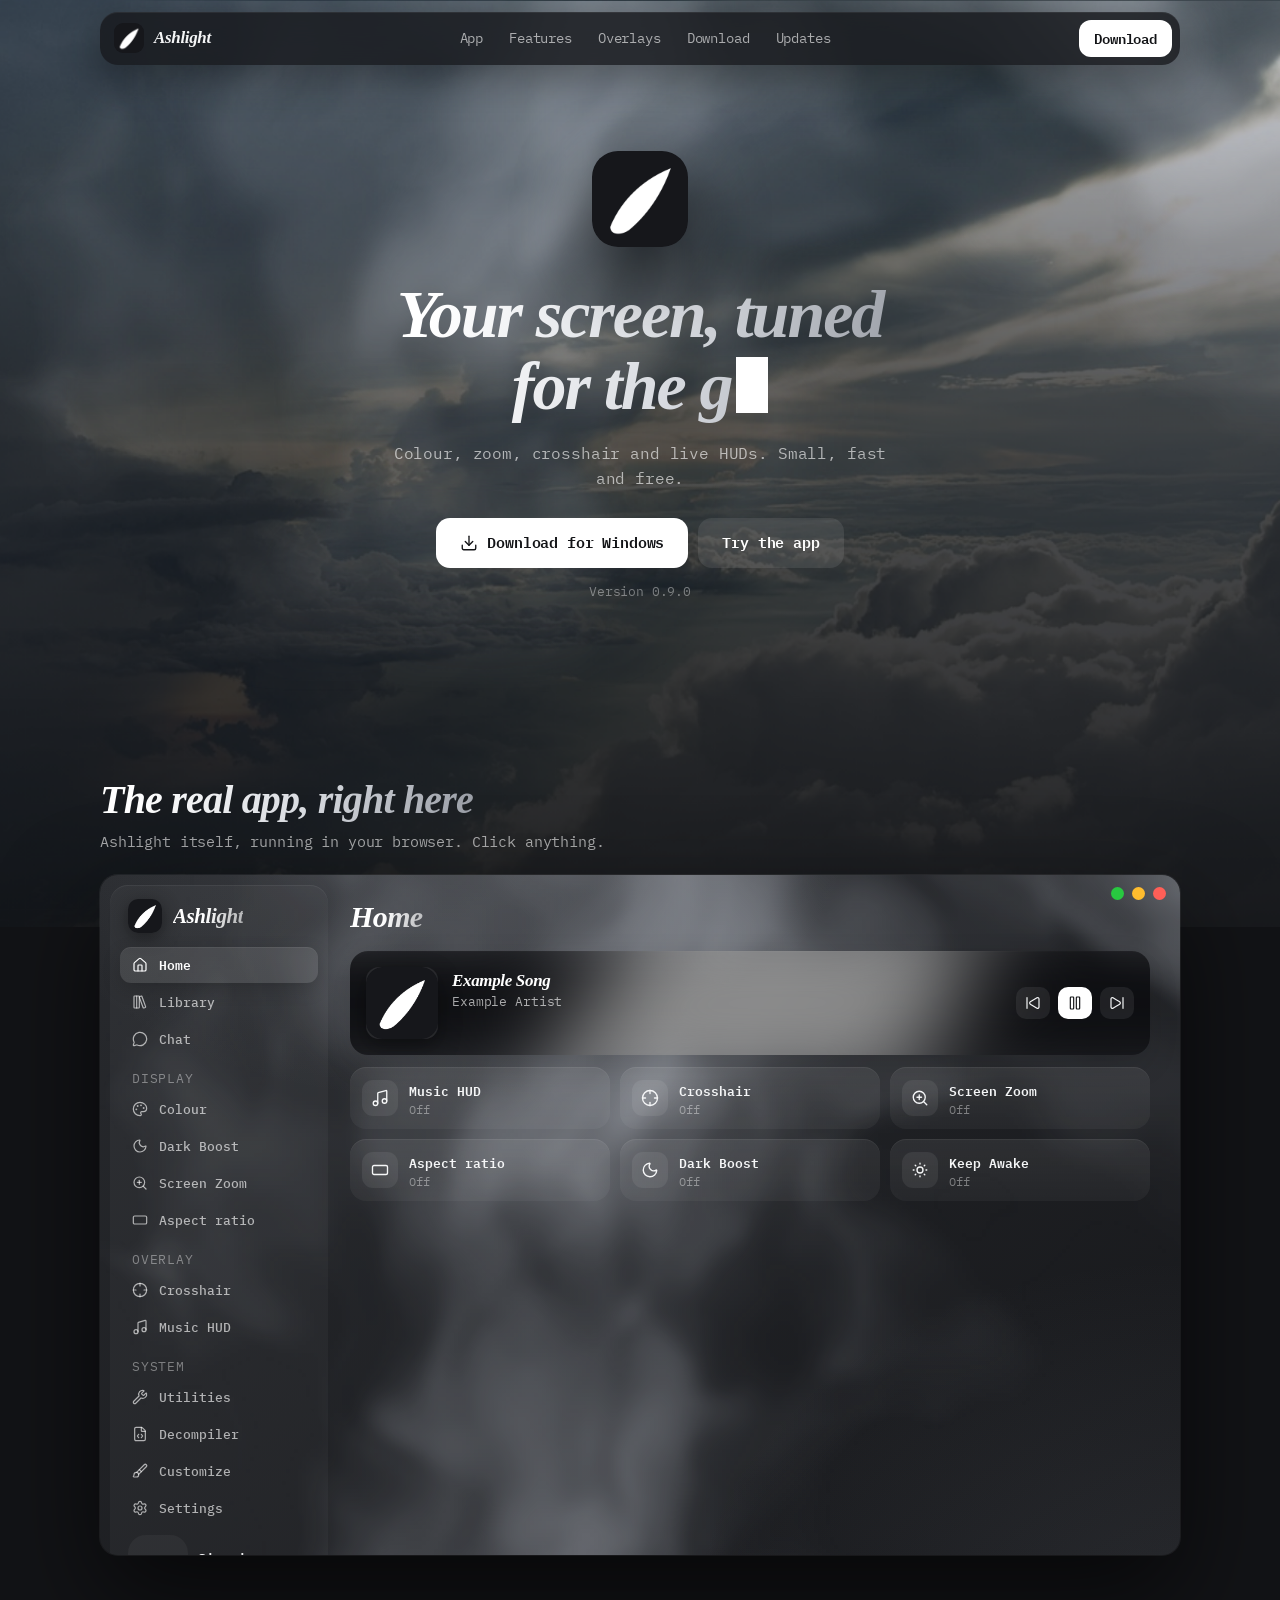
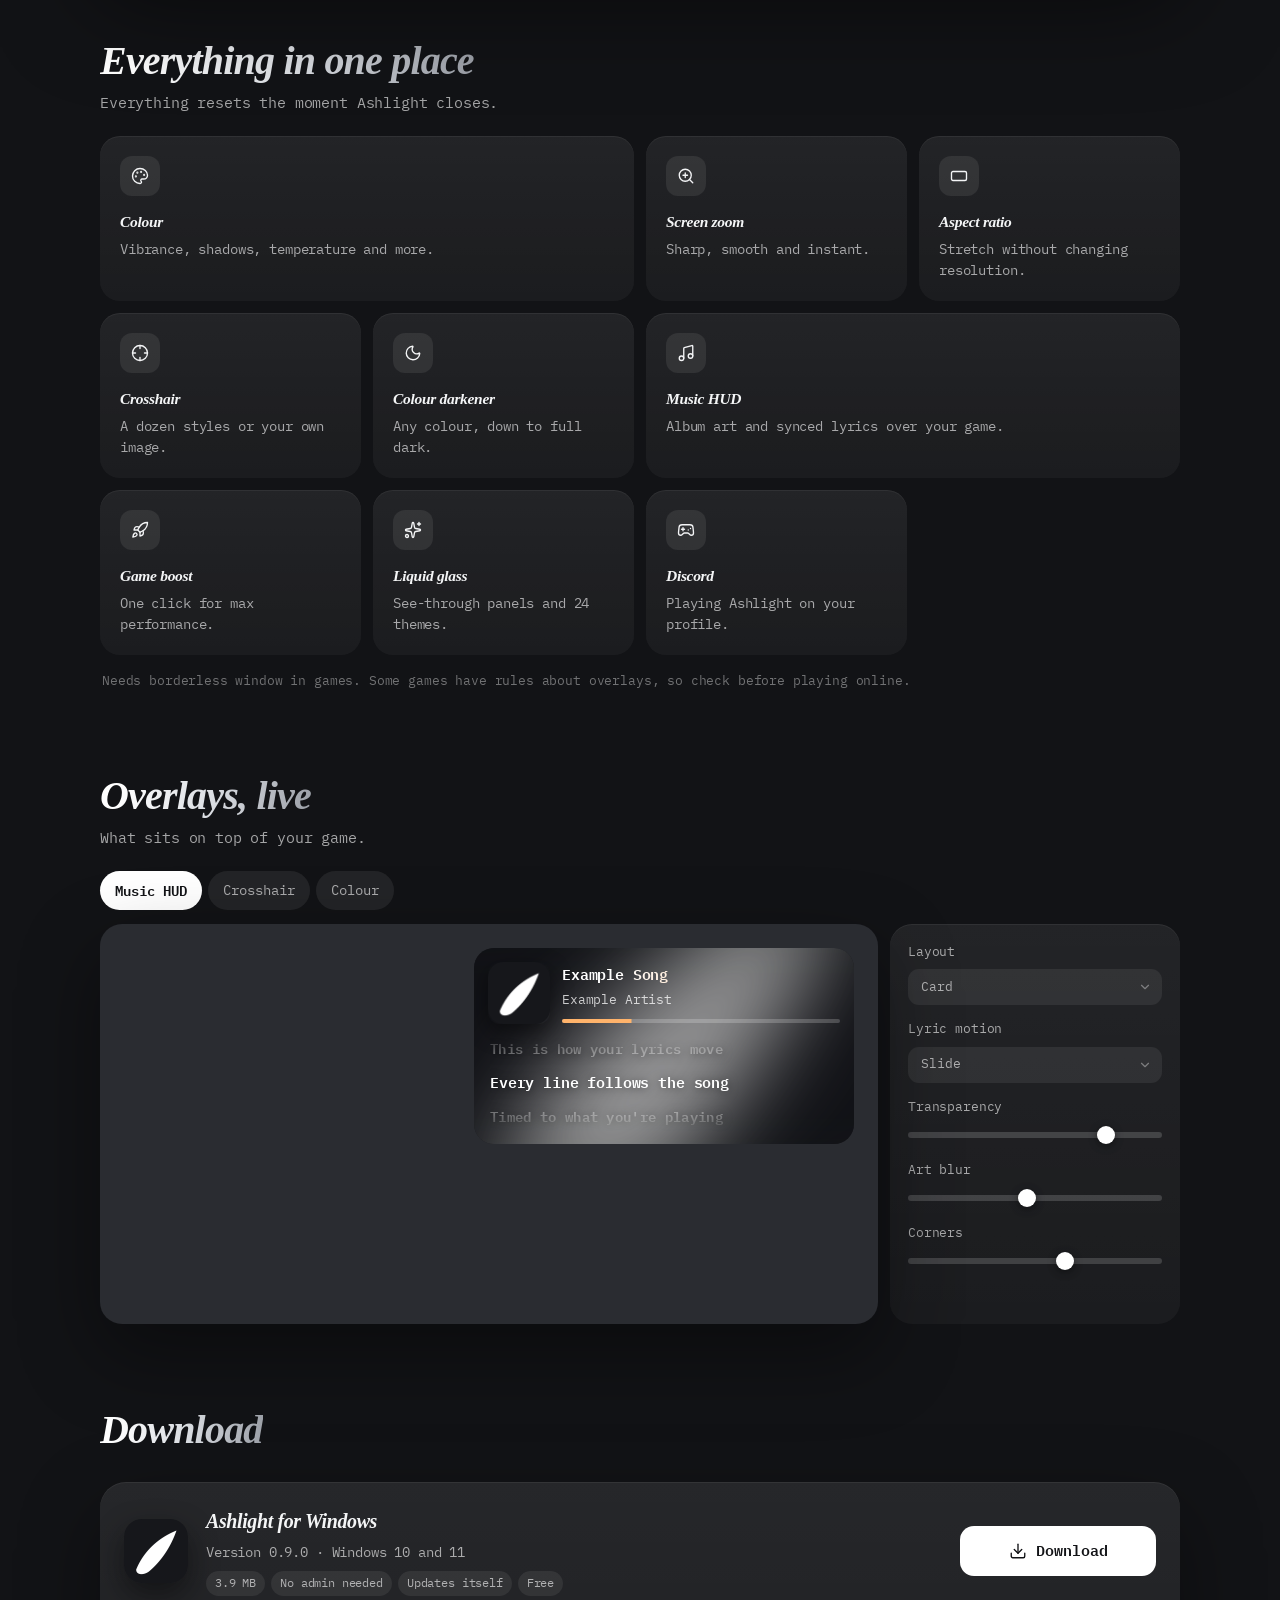
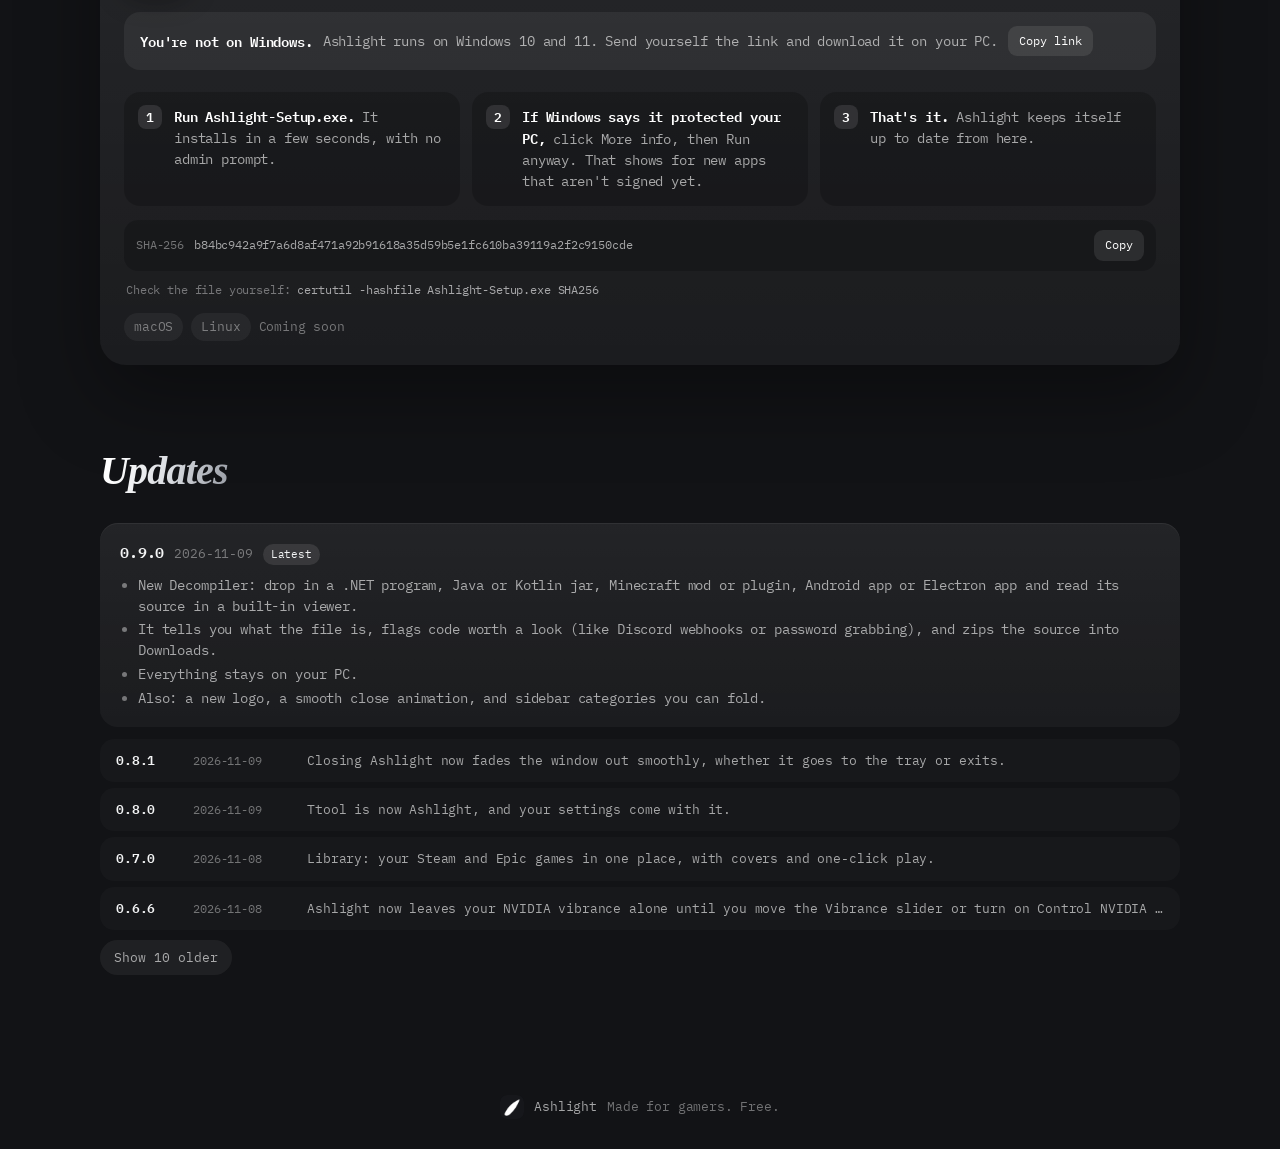
==== commit c296a528: "Ashlight 0.9.0 Co-Authored-By: Claude Opus 5.5 <noreply@anthropic.com>" ====
--- a/index.html
+++ b/index.html
@@ -10,8 +10,8 @@
     <meta property="og:image" content="assets/logo.png" />
     <meta name="theme-color" content="#121316" />
     <link rel="icon" href="assets/logo.png" />
-    <link rel="stylesheet" href="style.css?v=0.8.1-mw9hhuor" />
-    <link rel="stylesheet" href="controls.css?v=0.8.1-mw9hhuor" />
+    <link rel="stylesheet" href="style.css?v=0.9.0-mw9jxdls" />
+    <link rel="stylesheet" href="controls.css?v=0.9.0-mw9jxdls" />
   </head>
   <body>
     <div class="announce" id="announce" hidden></div>
@@ -34,7 +34,7 @@
     <section class="hero">
       <canvas class="hero-smoke" id="smoke" aria-hidden="true"></canvas>
       <div class="hero-in">
-        <img class="hero-logo" src="assets/logo.png" alt="Ashlight logo, a grey cat with orange eyes" />
+        <img class="hero-logo" src="assets/logo.png" alt="Ashlight logo, a white swoosh on black" />
         <h1 class="grad" aria-label="Your screen, tuned for the game."><span id="typed"></span><i class="caret" aria-hidden="true"></i></h1>
         <p>Colour, zoom, crosshair and live HUDs. Small, fast and free.</p>
         <div class="hero-actions">
@@ -174,6 +174,6 @@
     </main>
 
     <footer><img src="assets/logo.png" alt="" />Ashlight<span>Made for gamers. Free.</span></footer>
-    <script type="module" src="site.js?v=0.8.1-mw9hhuor"></script>
+    <script type="module" src="site.js?v=0.9.0-mw9jxdls"></script>
   </body>
 </html>
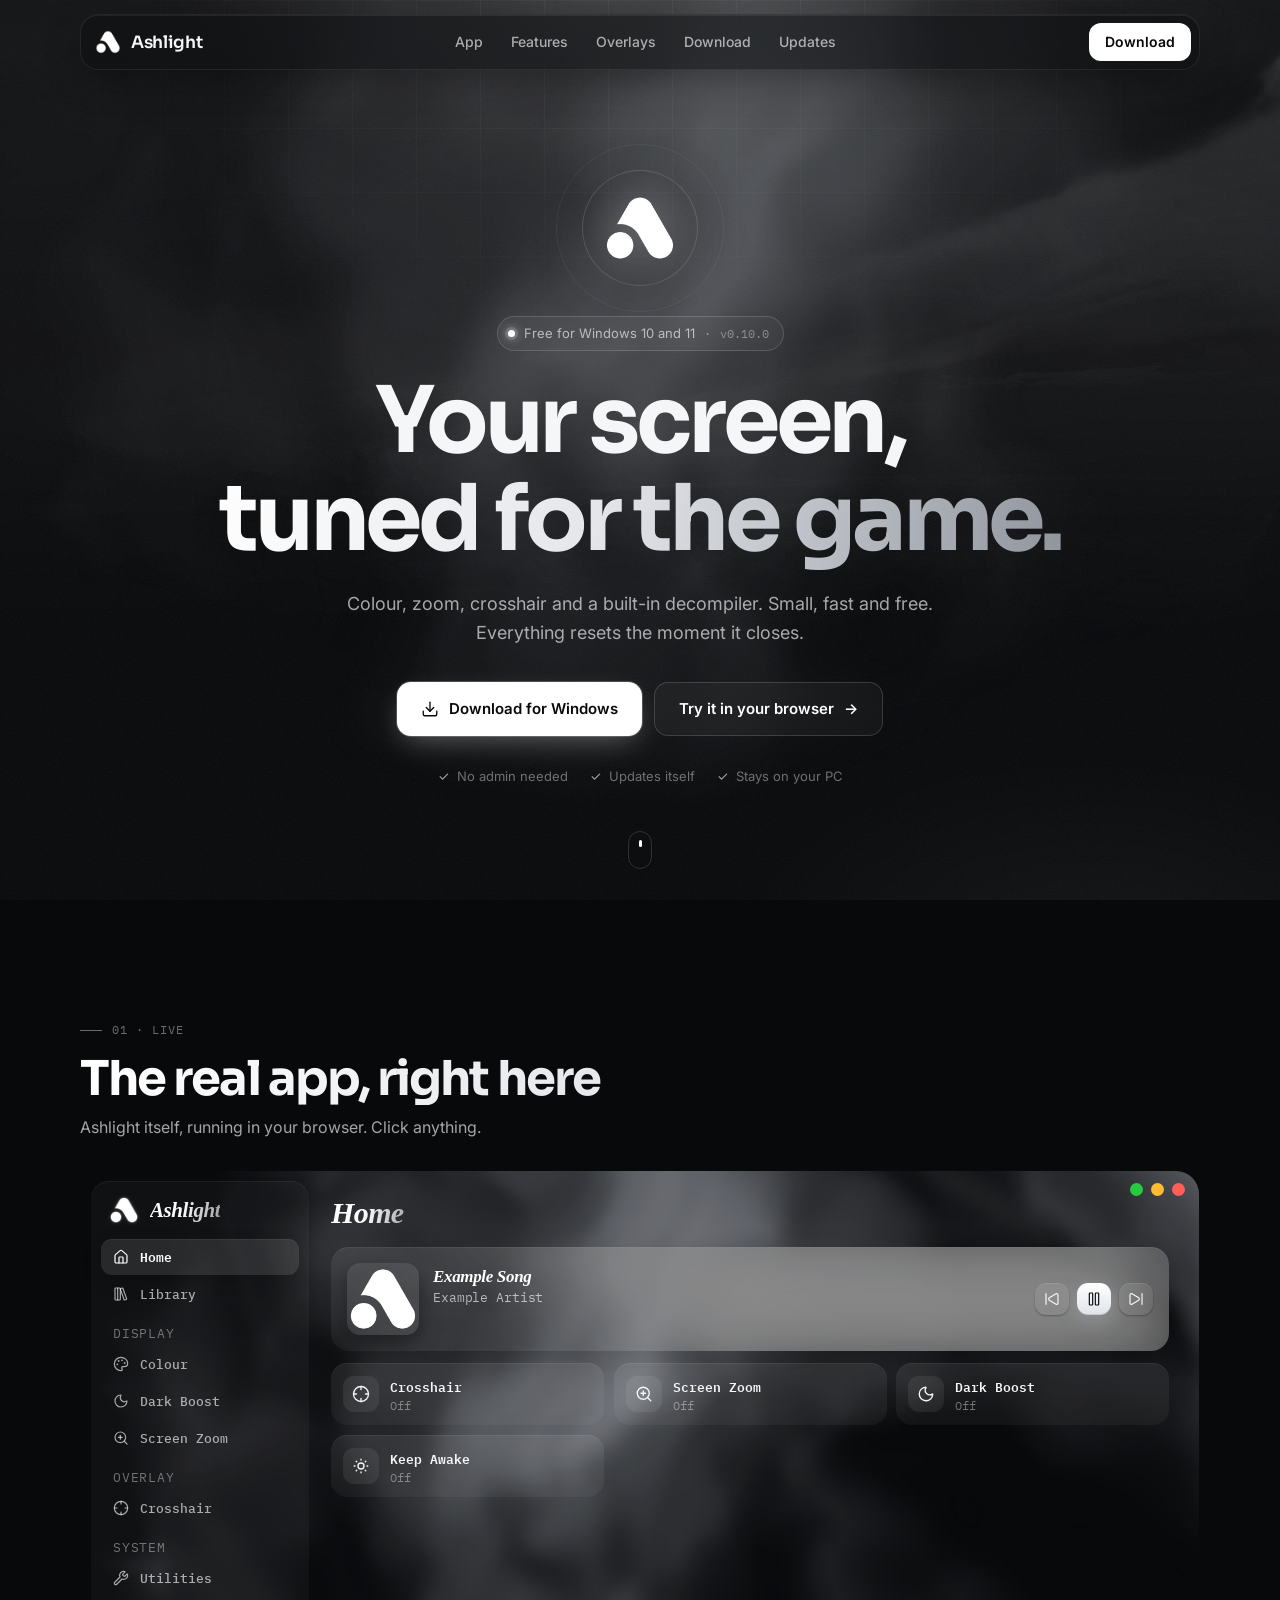
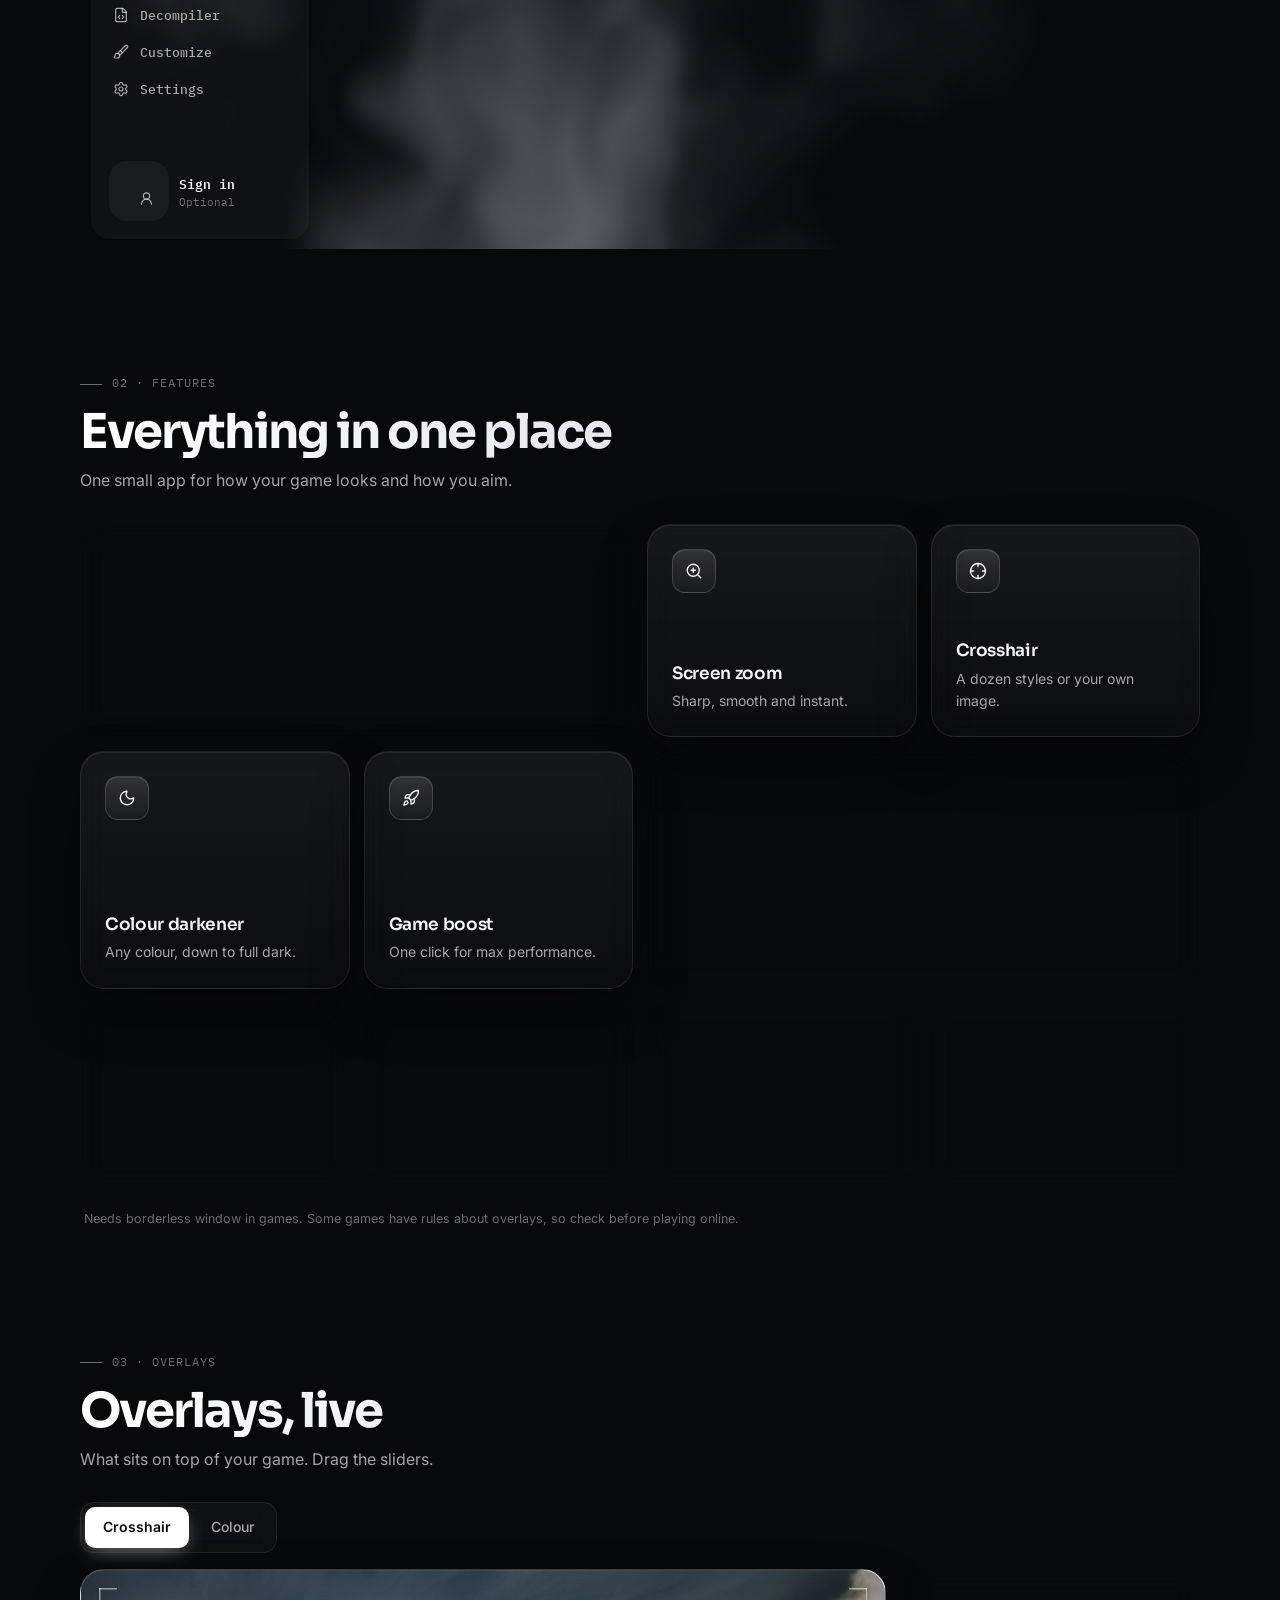
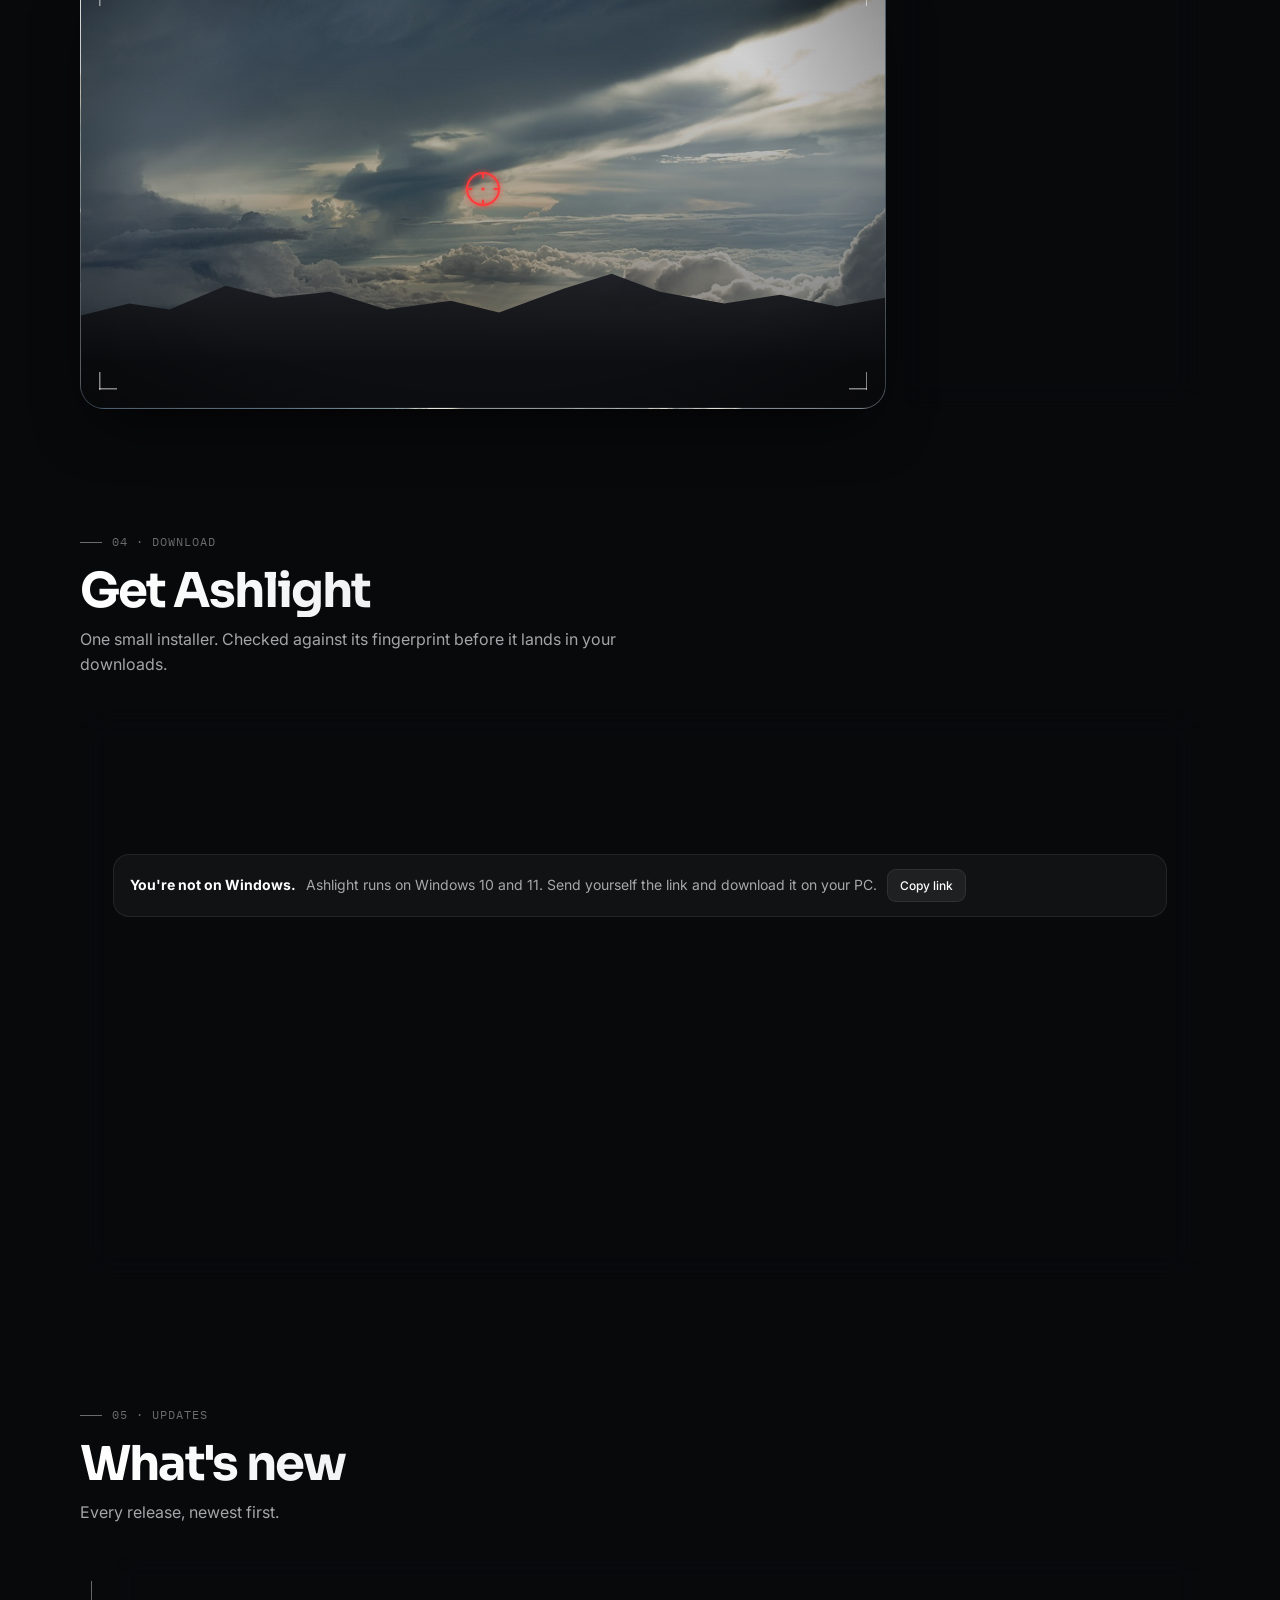
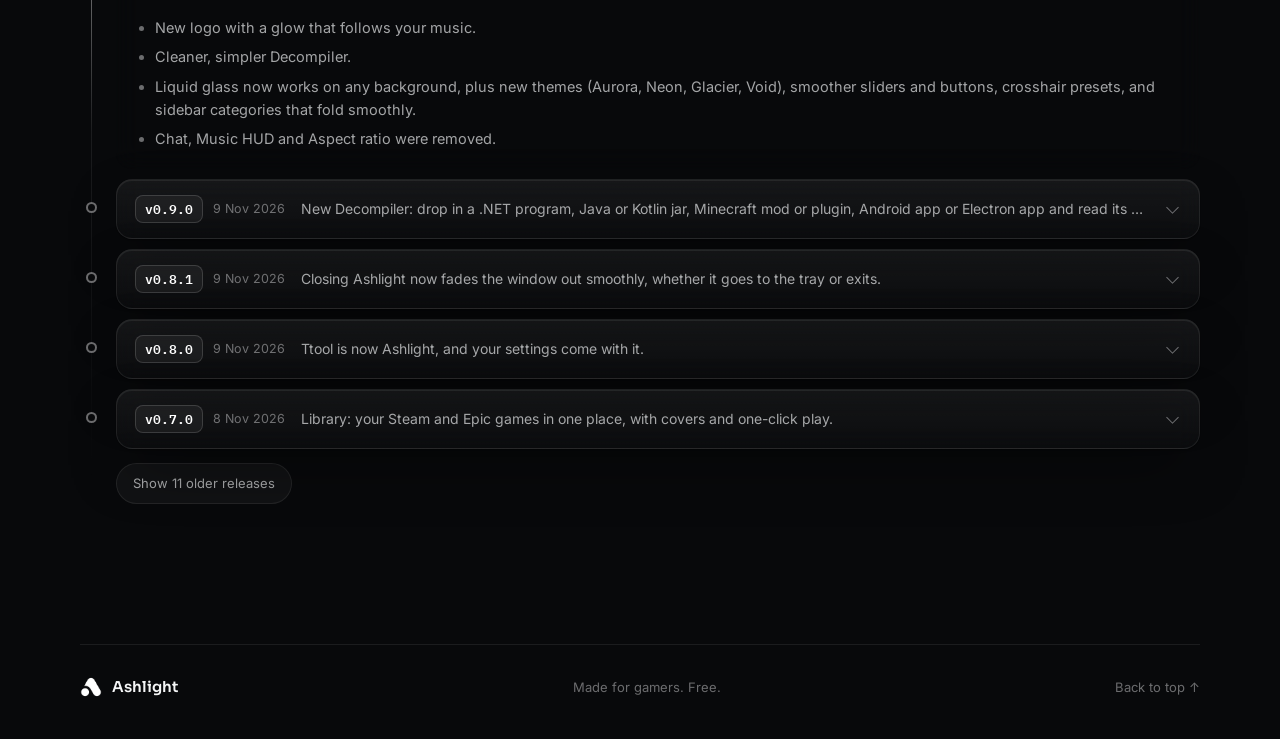
==== commit fb3851b3: "Ashlight 0.10.0 Co-Authored-By: Claude Opus 5.5 <noreply@anthropic.com>" ====
--- a/index.html
+++ b/index.html
@@ -4,16 +4,20 @@
     <meta charset="utf-8" />
     <meta name="viewport" content="width=device-width, initial-scale=1" />
     <title>Ashlight</title>
-    <meta name="description" content="Colour, zoom, crosshair, aspect ratio and a live music HUD for your games. Free for Windows." />
+    <meta name="description" content="Colour, zoom, crosshair and a built-in decompiler for your games. Free for Windows." />
     <meta property="og:title" content="Ashlight" />
     <meta property="og:description" content="Your screen, tuned for the game. Free for Windows." />
     <meta property="og:image" content="assets/logo.png" />
-    <meta name="theme-color" content="#121316" />
+    <meta name="theme-color" content="#08090b" />
     <link rel="icon" href="assets/logo.png" />
-    <link rel="stylesheet" href="style.css?v=0.9.0-mw9jxdls" />
-    <link rel="stylesheet" href="controls.css?v=0.9.0-mw9jxdls" />
+    <link rel="preconnect" href="https://fonts.googleapis.com" />
+    <link rel="preconnect" href="https://fonts.gstatic.com" crossorigin />
+    <link rel="stylesheet" href="https://fonts.googleapis.com/css2?family=Inter:wght@400;500;600&family=Sora:wght@500;600;700&display=swap" />
+    <link rel="stylesheet" href="style.css?v=0.10.0-mw9kuopu" />
+    <link rel="stylesheet" href="controls.css?v=0.10.0-mw9kuopu" />
   </head>
   <body>
+    <div class="ambient" aria-hidden="true"><div class="sky"></div><div class="grid"></div><div class="glow"></div><div class="noise"></div></div>
     <div class="announce" id="announce" hidden></div>
 
     <header class="top">
@@ -27,88 +31,73 @@
         <a href="#updates">Updates</a>
       </nav>
       <a class="nav-cta" href="#download">Download</a>
-      <button class="menu-button" id="menuButton" aria-label="Menu" aria-expanded="false"><span class="menu-open-icon">☰</span><span class="menu-close-icon">✕</span></button>
+      <button class="menu-button" id="menuButton" aria-label="Menu" aria-expanded="false"><i></i><i></i></button>
     </header>
 
-    <div class="sky" aria-hidden="true"></div>
     <section class="hero">
       <canvas class="hero-smoke" id="smoke" aria-hidden="true"></canvas>
       <div class="hero-in">
-        <img class="hero-logo" src="assets/logo.png" alt="Ashlight logo, a white swoosh on black" />
-        <h1 class="grad" aria-label="Your screen, tuned for the game."><span id="typed"></span><i class="caret" aria-hidden="true"></i></h1>
-        <p>Colour, zoom, crosshair and live HUDs. Small, fast and free.</p>
+        <div class="hero-mark" aria-hidden="true"><span class="ring"></span><span class="ring r2"></span><img src="assets/logo.png" alt="" /></div>
+        <div class="eyebrow"><span class="dot"></span>Free for Windows 10 and 11<span class="version" id="version"></span></div>
+        <h1 id="headline" aria-label="Your screen, tuned for the game."><span class="line">Your screen,</span><span class="line grad">tuned for the game.</span></h1>
+        <p class="lede">Colour, zoom, crosshair and a built-in decompiler. Small, fast and free. Everything resets the moment it closes.</p>
         <div class="hero-actions">
           <a class="cta" href="#download" data-icon="download">Download for Windows</a>
-          <a class="ghost" href="#app">Try the app</a>
+          <a class="ghost" href="#app">Try it in your browser <span class="arrow">→</span></a>
         </div>
-        <div class="version" id="version"></div>
+        <ul class="hero-facts"><li>No admin needed</li><li>Updates itself</li><li>Stays on your PC</li></ul>
       </div>
+      <a class="scroll-hint" href="#app" aria-label="Scroll to the app"><i></i></a>
     </section>
 
     <main>
-      <section id="app" class="reveal">
-        <div class="section-head">
-          <h2 class="grad">The real app, right here</h2>
+      <section id="app">
+        <div class="section-head reveal">
+          <span class="kicker">01 · Live</span>
+          <h2>The real app, right here</h2>
           <p>Ashlight itself, running in your browser. Click anything.</p>
         </div>
-        <div class="stage" id="stage">
+        <div class="stage reveal" id="stage">
           <div class="stage-window" id="stageWindow"></div>
           <button class="stage-reopen" id="reopen" hidden><img src="assets/logo.png" alt="" />Open Ashlight</button>
         </div>
       </section>
 
-      <section id="features" class="reveal">
-        <div class="section-head">
-          <h2 class="grad">Everything in one place</h2>
-          <p>Everything resets the moment Ashlight closes.</p>
+      <section id="features">
+        <div class="section-head reveal">
+          <span class="kicker">02 · Features</span>
+          <h2>Everything in one place</h2>
+          <p>One small app for how your game looks and how you aim.</p>
         </div>
         <div class="bento">
-          <article class="wide" data-icon="palette"><h3>Colour</h3><p>Vibrance, shadows, temperature and more.</p></article>
-          <article data-icon="zoom-in"><h3>Screen zoom</h3><p>Sharp, smooth and instant.</p></article>
-          <article data-icon="rectangle-horizontal"><h3>Aspect ratio</h3><p>Stretch without changing resolution.</p></article>
-          <article data-icon="crosshair"><h3>Crosshair</h3><p>A dozen styles or your own image.</p></article>
-          <article data-icon="moon"><h3>Colour darkener</h3><p>Any colour, down to full dark.</p></article>
-          <article class="wide" data-icon="music"><h3>Music HUD</h3><p>Album art and synced lyrics over your game.</p></article>
-          <article data-icon="rocket"><h3>Game boost</h3><p>One click for max performance.</p></article>
-          <article data-icon="sparkles"><h3>Liquid glass</h3><p>See-through panels and 24 themes.</p></article>
-          <article data-icon="gamepad-2"><h3>Discord</h3><p>Playing Ashlight on your profile.</p></article>
+          <article class="wide reveal" data-icon="palette"><h3>Colour</h3><p>Vibrance, shadows, temperature and more, across your whole screen.</p></article>
+          <article class="reveal" data-icon="zoom-in"><h3>Screen zoom</h3><p>Sharp, smooth and instant.</p></article>
+          <article class="reveal" data-icon="crosshair"><h3>Crosshair</h3><p>A dozen styles or your own image.</p></article>
+          <article class="reveal" data-icon="moon"><h3>Colour darkener</h3><p>Any colour, down to full dark.</p></article>
+          <article class="reveal" data-icon="rocket"><h3>Game boost</h3><p>One click for max performance.</p></article>
+          <article class="wide reveal" data-icon="file-code"><h3>Decompiler</h3><p>Drop in a jar, mod, .NET or Android app and read its source. It flags code worth a look, and nothing leaves your PC.</p></article>
+          <article class="reveal" data-icon="library"><h3>Library</h3><p>Your Steam and Epic games, one click to play.</p></article>
+          <article class="reveal" data-icon="sparkles"><h3>Liquid glass</h3><p>See-through panels and 24 themes.</p></article>
+          <article class="reveal" data-icon="gamepad-2"><h3>Discord</h3><p>Playing Ashlight on your profile.</p></article>
+          <article class="reveal" data-icon="shield-check"><h3>Safe by design</h3><p>Windows settings come back even after a crash.</p></article>
         </div>
-        <p class="fine">Needs borderless window in games. Some games have rules about overlays, so check before playing online.</p>
+        <p class="fine reveal">Needs borderless window in games. Some games have rules about overlays, so check before playing online.</p>
       </section>
 
-      <section id="try" class="reveal">
-        <div class="section-head">
-          <h2 class="grad">Overlays, live</h2>
-          <p>What sits on top of your game.</p>
+      <section id="try">
+        <div class="section-head reveal">
+          <span class="kicker">03 · Overlays</span>
+          <h2>Overlays, live</h2>
+          <p>What sits on top of your game. Drag the sliders.</p>
         </div>
-        <div class="tabs" id="tabs" role="tablist">
-          <button role="tab" data-panel="p-hud" aria-selected="true">Music HUD</button>
-          <button role="tab" data-panel="p-cross" aria-selected="false">Crosshair</button>
+        <div class="tabs reveal" id="tabs" role="tablist">
+          <span class="tab-pill" id="tabPill"></span>
+          <button role="tab" data-panel="p-cross" aria-selected="true">Crosshair</button>
           <button role="tab" data-panel="p-color" aria-selected="false">Colour</button>
         </div>
 
-        <div class="panel" id="p-hud">
-          <div class="scene">
-            <div class="demo-hud" id="demoHud">
-              <div class="demo-bg"></div>
-              <div class="demo-head">
-                <img src="assets/logo.png" alt="" />
-                <div class="demo-meta"><b>Example Song</b><span>Example Artist</span><div class="demo-bar"><i id="demoBar"></i></div></div>
-              </div>
-              <div class="demo-lyrics"><div class="demo-reel" id="demoReel"></div></div>
-            </div>
-          </div>
-          <div class="controls">
-            <label>Layout<select id="hudLayout"><option value="card">Card</option><option value="lyrics">Lyrics only</option></select></label>
-            <label>Lyric motion<select id="hudAnim"><option value="slide">Slide</option><option value="type">Type</option></select></label>
-            <label>Transparency <input type="range" id="hudBg" min="0" max="100" value="80" /></label>
-            <label>Art blur <input type="range" id="hudBlur" min="0" max="60" value="28" /></label>
-            <label>Corners <input type="range" id="hudRadius" min="0" max="32" value="20" /></label>
-          </div>
-        </div>
-
-        <div class="panel" id="p-cross" hidden>
-          <div class="scene"><canvas id="crossCanvas"></canvas></div>
+        <div class="panel reveal" id="p-cross">
+          <div class="scene scene-game"><span class="hud-corners" aria-hidden="true"></span><canvas id="crossCanvas"></canvas></div>
           <div class="controls">
             <label>Style<select id="crossStyle">
               <option value="rustholo">Sight ring</option><option value="holo">Holo ring</option><option value="dot">Dot</option><option value="cross">Cross</option>
@@ -134,13 +123,15 @@
         </div>
       </section>
 
-      <section id="download" class="reveal">
-        <div class="section-head">
-          <h2 class="grad">Download</h2>
+      <section id="download">
+        <div class="section-head reveal">
+          <span class="kicker">04 · Download</span>
+          <h2>Get Ashlight</h2>
+          <p>One small installer. Checked against its fingerprint before it lands in your downloads.</p>
         </div>
-        <div class="download" id="downloadCard">
+        <div class="download reveal" id="downloadCard">
           <div class="dl-main">
-            <img src="assets/logo.png" alt="" />
+            <div class="dl-logo"><img src="assets/logo.png" alt="" /></div>
             <div>
               <h3>Ashlight for Windows</h3>
               <p class="dl-meta" id="dlMeta">Windows 10 and 11</p>
@@ -167,13 +158,21 @@
         </div>
       </section>
 
-      <section id="updates" class="reveal">
-        <div class="section-head"><h2 class="grad">Updates</h2></div>
-        <div class="log" id="log"></div>
+      <section id="updates">
+        <div class="section-head reveal">
+          <span class="kicker">05 · Updates</span>
+          <h2>What's new</h2>
+          <p>Every release, newest first.</p>
+        </div>
+        <div class="log reveal" id="log"></div>
       </section>
     </main>
 
-    <footer><img src="assets/logo.png" alt="" />Ashlight<span>Made for gamers. Free.</span></footer>
-    <script type="module" src="site.js?v=0.9.0-mw9jxdls"></script>
+    <footer>
+      <div class="foot-brand"><img src="assets/logo.png" alt="" />Ashlight</div>
+      <span>Made for gamers. Free.</span>
+      <a href="#">Back to top ↑</a>
+    </footer>
+    <script type="module" src="site.js?v=0.10.0-mw9kuopu"></script>
   </body>
 </html>
--- a/style.css
+++ b/style.css
@@ -1,269 +1,350 @@
-@font-face { font-family: "Plex Mono"; src: url("assets/plex-300.woff2") format("woff2"); font-weight: 300; font-display: swap; }
+/* Ashlight website. White on near-black, glass surfaces, one set of tokens for everything. */
 @font-face { font-family: "Plex Mono"; src: url("assets/plex-400.woff2") format("woff2"); font-weight: 400; font-display: swap; }
 @font-face { font-family: "Plex Mono"; src: url("assets/plex-500.woff2") format("woff2"); font-weight: 500; font-display: swap; }
 @font-face { font-family: "Plex Mono"; src: url("assets/plex-600.woff2") format("woff2"); font-weight: 600; font-display: swap; }
 
+@property --angle { syntax: "<angle>"; inherits: false; initial-value: 0deg; }
+
 :root {
   color-scheme: dark;
-  --bg: #121316;
-  --ink: #f4f5f6;
-  --ink-2: rgba(255, 255, 255, 0.62);
-  --ink-3: rgba(255, 255, 255, 0.4);
-  --surface: rgba(255, 255, 255, 0.04);
-  --surface-2: rgba(255, 255, 255, 0.075);
-  --raise: inset 0 1px 0 rgba(255, 255, 255, 0.06);
+  interpolate-size: allow-keywords;
+  --bg: #08090b;
+  --bg-2: #0f1013;
+  --ink: #f5f6f7;
+  --ink-2: rgba(245, 246, 247, 0.66);
+  --ink-3: rgba(245, 246, 247, 0.42);
+  --line: rgba(255, 255, 255, 0.08);
+  --line-2: rgba(255, 255, 255, 0.15);
+  --glass: linear-gradient(180deg, rgba(255, 255, 255, 0.06), rgba(255, 255, 255, 0.018));
+  --glass-solid: rgba(17, 18, 22, 0.72);
+  --hi: inset 0 1px 0 rgba(255, 255, 255, 0.07);
+  --shadow: 0 1px 2px rgba(0, 0, 0, 0.4), 0 24px 60px -18px rgba(0, 0, 0, 0.7);
+  --r-lg: 24px;
+  --r-md: 16px;
+  --r-sm: 11px;
+  --display: "Sora", "Segoe UI", system-ui, sans-serif;
+  --body: "Inter", "Segoe UI", system-ui, sans-serif;
+  --mono: "Plex Mono", Consolas, monospace;
   --ease: cubic-bezier(0.22, 1, 0.36, 1);
   --spring: cubic-bezier(0.34, 1.45, 0.64, 1);
 }
 * { box-sizing: border-box; }
 html { scroll-behavior: smooth; background: var(--bg); }
-body { margin: 0; color: var(--ink); background: transparent; font-family: "Plex Mono", Consolas, monospace; font-size: 15px; line-height: 1.55; letter-spacing: -0.01em; -webkit-font-smoothing: antialiased; overflow-x: hidden; }
+body { margin: 0; color: var(--ink); background: transparent; font-family: var(--body); font-size: 15.5px; line-height: 1.6; -webkit-font-smoothing: antialiased; overflow-x: hidden; }
 a { color: inherit; text-decoration: none; }
+::selection { background: #fff; color: var(--bg); }
 :focus-visible { outline: 2px solid #fff; outline-offset: 3px; border-radius: 8px; }
 [hidden] { display: none !important; }
 svg.lucide { width: 18px; height: 18px; flex: none; stroke-width: 1.8; }
-
-.grad { background: linear-gradient(100deg, #ffffff 10%, #d9dce1 55%, #9a9ea6 100%); -webkit-background-clip: text; background-clip: text; color: transparent; }
-
-/* Owner announcement */
-.announce { position: relative; z-index: 6; display: flex; align-items: center; justify-content: center; gap: 10px; padding: 9px 16px; background: #fff; color: #121316; font-size: 13.5px; text-align: center; }
+code { font-family: var(--mono); }
+h1, h2, h3 { font-family: var(--display); font-weight: 600; }
+.grad { background: linear-gradient(100deg, #ffffff 0%, #e4e6ea 45%, #8d929b 100%); -webkit-background-clip: text; background-clip: text; color: transparent; }
+
+/* ---------- Ambient background: faint photo, grid, glow and grain ---------- */
+.ambient { position: fixed; inset: 0; z-index: -1; overflow: hidden; pointer-events: none; }
+.ambient > div { position: absolute; inset: 0; }
+.sky { background: url("assets/clouds.jpg") center 30% / cover; filter: grayscale(1) brightness(0.8); opacity: 0.2; transform: scale(1.06); animation: drift 50s ease-in-out infinite alternate; -webkit-mask-image: linear-gradient(180deg, #000 0%, transparent 70%); mask-image: linear-gradient(180deg, #000 0%, transparent 70%); }
+@keyframes drift { to { transform: scale(1.14) translate3d(-1.5%, -1%, 0); } }
+.grid { background-image: linear-gradient(rgba(255, 255, 255, 0.045) 1px, transparent 1px), linear-gradient(90deg, rgba(255, 255, 255, 0.045) 1px, transparent 1px); background-size: 64px 64px; background-position: center top; -webkit-mask-image: radial-gradient(ellipse 70% 55% at 50% 0%, #000 10%, transparent 75%); mask-image: radial-gradient(ellipse 70% 55% at 50% 0%, #000 10%, transparent 75%); }
+.glow { background: radial-gradient(ellipse 55% 40% at 50% -6%, rgba(255, 255, 255, 0.16), transparent 70%), radial-gradient(ellipse 40% 30% at 85% 105%, rgba(255, 255, 255, 0.04), transparent 70%); }
+.noise { opacity: 0.06; mix-blend-mode: overlay; background-image: url("data:image/svg+xml,%3Csvg xmlns='http://www.w3.org/2000/svg' width='160' height='160'%3E%3Cfilter id='n'%3E%3CfeTurbulence type='fractalNoise' baseFrequency='0.85' numOctaves='3' stitchTiles='stitch'/%3E%3C/filter%3E%3Crect width='100%25' height='100%25' filter='url(%23n)'/%3E%3C/svg%3E"); }
+
+/* ---------- Owner announcement ---------- */
+.announce { position: relative; z-index: 6; display: flex; align-items: center; justify-content: center; flex-wrap: wrap; gap: 10px; padding: 9px 16px; background: #fff; color: var(--bg); font-size: 13.5px; text-align: center; }
 .announce b { font-weight: 600; }
 .announce a { text-decoration: underline; text-underline-offset: 3px; }
 
-/* Header: a floating pill */
-.top { position: sticky; top: 12px; z-index: 5; display: flex; align-items: center; justify-content: space-between; gap: 16px; width: min(1080px, 100% - 24px); margin: 12px auto 0; padding: 8px 8px 8px 14px; border-radius: 18px; background: rgba(24, 25, 29, 0.82); box-shadow: var(--raise), 0 12px 40px rgba(0, 0, 0, 0.35); backdrop-filter: blur(18px) saturate(1.3); }
-.brand { display: flex; align-items: center; gap: 10px; font-weight: 600; font-size: 17px; letter-spacing: -0.04em; }
-.brand img { width: 30px; height: 30px; border-radius: 9px; transition: transform 380ms var(--spring); }
-.brand:hover img { transform: scale(1.1) rotate(-4deg); }
-.top nav { display: flex; gap: 4px; }
-.top nav a { padding: 7px 11px; border-radius: 10px; color: var(--ink-2); font-size: 13.5px; transition: color 200ms var(--ease), background 200ms var(--ease); }
-.top nav a:hover { color: #fff; background: rgba(255, 255, 255, 0.07); }
-.nav-cta { padding: 8px 15px; border-radius: 12px; background: #fff; color: #121316; font-weight: 600; font-size: 13.5px; transition: transform 260ms var(--spring), box-shadow 260ms var(--ease); }
-.nav-cta:hover { transform: translateY(-1px); box-shadow: 0 10px 30px rgba(255, 255, 255, 0.2); }
-
-/* The sky: one photo behind the whole page, darker further down so text stays readable */
-.sky { position: fixed; inset: 0; z-index: -1; background: linear-gradient(180deg, rgba(18, 19, 22, 0.25) 0%, rgba(18, 19, 22, 0.72) 45%, rgba(18, 19, 22, 0.94) 100%), url("assets/clouds.jpg") center 30% / cover; transform: scale(1.06); animation: drift 40s ease-in-out infinite alternate; will-change: transform; }
-@keyframes drift { to { transform: scale(1.12) translate3d(-1.2%, -1%, 0); } }
-
-/* Hero */
-.hero { position: relative; margin-top: -64px; padding: 150px 16px 90px; overflow: hidden; text-align: center; }
-.hero-in { max-width: 780px; margin: 0 auto; }
-.hero-logo { width: 96px; height: 96px; border-radius: 26px; box-shadow: 0 24px 70px rgba(0, 0, 0, 0.6); animation: float 7s ease-in-out infinite; }
-@keyframes float { 50% { transform: translateY(-8px); } }
-h1 { min-height: 2.2em; margin: 26px auto 12px; max-width: 15ch; font-size: clamp(36px, 7.4vw, 68px); font-weight: 600; line-height: 1.05; letter-spacing: -0.065em; }
-.caret { display: inline-block; width: 0.48em; height: 0.82em; margin-left: 4px; vertical-align: -0.06em; background: #fff; animation: blink 1s steps(2) infinite; }
-@keyframes blink { 50% { opacity: 0; } }
-.hero p { margin: 0 auto 28px; max-width: 50ch; color: var(--ink-2); font-size: 16px; }
-.hero-actions { display: flex; justify-content: center; flex-wrap: wrap; gap: 10px; }
-.cta, .ghost { display: inline-flex; align-items: center; gap: 9px; padding: 13px 24px; border: 0; border-radius: 14px; font: inherit; font-weight: 600; cursor: pointer; transition: transform 260ms var(--spring), box-shadow 260ms var(--ease), background 200ms var(--ease), color 200ms var(--ease); }
-.cta { background: #fff; color: #121316; }
-.cta:hover { transform: translateY(-2px); box-shadow: 0 14px 44px rgba(255, 255, 255, 0.22); }
-.ghost { background: rgba(255, 255, 255, 0.09); color: #fff; }
-.ghost:hover { background: rgba(255, 255, 255, 0.16); transform: translateY(-2px); }
-.version { min-height: 22px; margin-top: 14px; color: var(--ink-3); font-size: 13px; }
-
-main { width: min(1080px, 100% - 32px); margin: 0 auto; }
-section { scroll-margin-top: 90px; }
-.section-head { margin: 84px 0 22px; }
-.section-head h2 { display: inline-block; margin: 0 0 8px; font-size: clamp(28px, 4.4vw, 40px); font-weight: 600; letter-spacing: -0.06em; line-height: 1.1; }
-.section-head p { max-width: 62ch; margin: 0; color: var(--ink-2); }
-.reveal { opacity: 0; transform: translateY(18px); transition: opacity 700ms var(--ease), transform 700ms var(--ease); }
-.reveal.in { opacity: 1; transform: none; }
-
-/* The live app */
+/* ---------- Navigation: a frosted floating bar ---------- */
+.top { position: sticky; top: 14px; z-index: 20; display: flex; align-items: center; justify-content: space-between; gap: 16px; width: min(1120px, 100% - 24px); margin: 14px auto 0; padding: 8px 8px 8px 14px; border: 1px solid var(--line); border-radius: 18px; background: rgba(14, 15, 18, 0.55); box-shadow: var(--hi), 0 10px 40px -12px rgba(0, 0, 0, 0.5); backdrop-filter: blur(20px) saturate(1.4); -webkit-backdrop-filter: blur(20px) saturate(1.4); transition: background 300ms var(--ease), border-color 300ms var(--ease), box-shadow 300ms var(--ease); }
+body.scrolled .top { background: rgba(14, 15, 18, 0.78); border-color: var(--line-2); box-shadow: var(--hi), 0 18px 50px -14px rgba(0, 0, 0, 0.75); }
+.brand { display: flex; align-items: center; gap: 10px; font-family: var(--display); font-weight: 600; font-size: 17px; letter-spacing: -0.02em; }
+.brand img { width: 26px; height: 26px; object-fit: contain; transition: transform 420ms var(--spring), filter 300ms var(--ease); }
+.brand:hover img { transform: rotate(-8deg) scale(1.08); filter: drop-shadow(0 0 10px rgba(255, 255, 255, 0.5)); }
+.top nav { position: relative; display: flex; gap: 2px; }
+.top nav a { position: relative; z-index: 1; padding: 7px 13px; border-radius: 10px; color: var(--ink-2); font-size: 14px; font-weight: 500; transition: color 220ms var(--ease); }
+.top nav a:hover, .top nav a.on { color: #fff; }
+.nav-pill { position: absolute; left: 0; top: 0; height: 100%; border-radius: 10px; background: rgba(255, 255, 255, 0.09); box-shadow: inset 0 0 0 1px rgba(255, 255, 255, 0.06); opacity: 0; pointer-events: none; transition: transform 460ms var(--spring), width 460ms var(--spring), opacity 300ms var(--ease); }
+.nav-cta { padding: 8px 16px; border-radius: 12px; background: #fff; color: var(--bg); font-weight: 600; font-size: 14px; transition: transform 280ms var(--spring), box-shadow 280ms var(--ease); }
+.nav-cta:hover { transform: translateY(-1px); box-shadow: 0 8px 28px rgba(255, 255, 255, 0.25); }
+.menu-button { position: relative; display: none; width: 42px; height: 38px; padding: 0; border: 1px solid var(--line); border-radius: 12px; background: rgba(255, 255, 255, 0.05); cursor: pointer; }
+.menu-button i { position: absolute; left: 12px; right: 12px; height: 1.6px; border-radius: 2px; background: #fff; transition: transform 340ms var(--ease), top 340ms var(--ease); }
+.menu-button i:first-child { top: 14px; }
+.menu-button i:last-child { top: 21px; }
+body.menu-open .menu-button i:first-child { top: 17.5px; transform: rotate(45deg); }
+body.menu-open .menu-button i:last-child { top: 17.5px; transform: rotate(-45deg); }
+
+/* ---------- Hero ---------- */
+.hero { position: relative; isolation: isolate; margin-top: -70px; padding: 170px 16px 110px; overflow: hidden; text-align: center; }
+.hero-smoke { position: absolute; inset: 0; z-index: -1; width: 100%; height: 100%; pointer-events: none; opacity: 0.8; -webkit-mask-image: radial-gradient(ellipse 80% 70% at 50% 35%, #000 30%, transparent 80%); mask-image: radial-gradient(ellipse 80% 70% at 50% 35%, #000 30%, transparent 80%); }
+.hero-in { max-width: 880px; margin: 0 auto; }
+.hero-mark { position: relative; display: grid; place-items: center; width: 116px; height: 116px; margin: 0 auto 30px; }
+.hero-mark img { position: relative; width: 74px; height: 74px; object-fit: contain; filter: drop-shadow(0 0 24px rgba(255, 255, 255, 0.35)) drop-shadow(0 10px 30px rgba(0, 0, 0, 0.6)); animation: float 7s ease-in-out infinite; }
+.hero-mark .ring { position: absolute; inset: 0; border-radius: 50%; border: 1px solid rgba(255, 255, 255, 0.14); background: radial-gradient(circle, rgba(255, 255, 255, 0.08), transparent 70%); animation: pulse 4.5s var(--ease) infinite; }
+.hero-mark .ring.r2 { inset: -26px; border-color: rgba(255, 255, 255, 0.06); background: none; animation-delay: 1.2s; }
+@keyframes float { 50% { transform: translateY(-7px); } }
+@keyframes pulse { 0%, 100% { transform: scale(0.96); opacity: 0.6; } 50% { transform: scale(1.04); opacity: 1; } }
+.eyebrow { display: inline-flex; align-items: center; gap: 9px; padding: 6px 14px 6px 10px; border: 1px solid var(--line-2); border-radius: 99px; background: rgba(255, 255, 255, 0.04); color: var(--ink-2); font-size: 13px; backdrop-filter: blur(10px); }
+.eyebrow .dot { width: 7px; height: 7px; border-radius: 50%; background: #fff; box-shadow: 0 0 0 3px rgba(255, 255, 255, 0.15), 0 0 12px #fff; }
+.eyebrow .version { font-family: var(--mono); font-size: 12px; color: var(--ink-3); }
+.eyebrow .version:not(:empty)::before { content: "·"; margin-right: 9px; }
+h1 { margin: 24px auto 20px; font-size: clamp(42px, 8.6vw, 92px); font-weight: 700; line-height: 1; letter-spacing: -0.045em; }
+h1 .line { display: block; padding-bottom: 0.06em; }
+.lede { margin: 0 auto 34px; max-width: 54ch; color: var(--ink-2); font-size: clamp(15.5px, 1.6vw, 18px); }
+.hero-actions { display: flex; justify-content: center; flex-wrap: wrap; gap: 12px; }
+.hero-facts { display: flex; justify-content: center; flex-wrap: wrap; gap: 8px 22px; margin: 30px 0 0; padding: 0; list-style: none; color: var(--ink-3); font-size: 13px; }
+.hero-facts li::before { content: "✓"; margin-right: 7px; color: var(--ink-2); }
+.scroll-hint { position: absolute; left: 50%; bottom: 28px; width: 24px; height: 38px; margin-left: -12px; border: 1.5px solid var(--line-2); border-radius: 14px; }
+.scroll-hint i { position: absolute; left: 50%; top: 8px; width: 3px; height: 7px; margin-left: -1.5px; border-radius: 3px; background: #fff; animation: wheel 1.8s var(--ease) infinite; }
+@keyframes wheel { 0% { opacity: 0; transform: translateY(-3px); } 30% { opacity: 1; } 100% { opacity: 0; transform: translateY(12px); } }
+
+/* Entrance: each piece rises out of a blur, a beat after the one before */
+.hero-mark, .eyebrow, h1 .line, .lede, .hero-actions, .hero-facts, .scroll-hint { opacity: 0; transform: translateY(26px); filter: blur(10px); transition: opacity 1000ms var(--ease), transform 1100ms var(--ease), filter 1000ms var(--ease); }
+.hero-mark { transform: scale(0.6); }
+body.ready .hero-mark, body.ready .eyebrow, body.ready h1 .line, body.ready .lede, body.ready .hero-actions, body.ready .hero-facts, body.ready .scroll-hint { opacity: 1; transform: none; filter: none; }
+body.ready .eyebrow { transition-delay: 150ms; }
+body.ready h1 .line:first-child { transition-delay: 260ms; }
+body.ready h1 .line:last-child { transition-delay: 400ms; }
+body.ready .lede { transition-delay: 560ms; }
+body.ready .hero-actions { transition-delay: 680ms; }
+body.ready .hero-facts { transition-delay: 800ms; }
+body.ready .scroll-hint { transition-delay: 1200ms; }
+
+/* ---------- Buttons ---------- */
+.cta, .ghost { position: relative; display: inline-flex; align-items: center; gap: 10px; padding: 14px 24px; border: 0; border-radius: 14px; font: inherit; font-size: 15px; font-weight: 600; cursor: pointer; overflow: hidden; transition: transform 300ms var(--spring), box-shadow 300ms var(--ease), background 220ms var(--ease), border-color 220ms var(--ease); }
+.cta { background: #fff; color: var(--bg); box-shadow: 0 0 0 1px rgba(255, 255, 255, 0.2), 0 10px 30px -8px rgba(255, 255, 255, 0.35); }
+.cta::after { content: ""; position: absolute; inset: 0; background: linear-gradient(110deg, transparent 30%, rgba(255, 255, 255, 0.0) 35%, rgba(0, 0, 0, 0.08) 50%, transparent 65%); transform: translateX(-120%); transition: transform 800ms var(--ease); }
+.cta:hover { transform: translateY(-2px); box-shadow: 0 0 0 1px rgba(255, 255, 255, 0.4), 0 18px 50px -10px rgba(255, 255, 255, 0.5); }
+.cta:hover::after { transform: translateX(120%); }
+.cta:active, .ghost:active { transform: translateY(0) scale(0.98); }
+.ghost { border: 1px solid var(--line-2); background: rgba(255, 255, 255, 0.04); color: #fff; backdrop-filter: blur(10px); }
+.ghost:hover { transform: translateY(-2px); background: rgba(255, 255, 255, 0.09); border-color: rgba(255, 255, 255, 0.28); }
+.ghost .arrow { transition: transform 300ms var(--spring); }
+.ghost:hover .arrow { transform: translateX(4px); }
+.mini { padding: 6px 12px; border: 1px solid var(--line); border-radius: 9px; background: rgba(255, 255, 255, 0.06); color: #fff; font: inherit; font-size: 12px; font-weight: 500; cursor: pointer; transition: background 200ms var(--ease), color 200ms var(--ease), transform 260ms var(--spring); }
+.mini:hover { background: #fff; color: var(--bg); transform: translateY(-1px); }
+
+/* ---------- Sections ---------- */
+main { width: min(1120px, 100% - 32px); margin: 0 auto; }
+section { scroll-margin-top: 96px; }
+.section-head { margin: 120px 0 30px; }
+.kicker { display: inline-block; margin-bottom: 14px; font-family: var(--mono); font-size: 12px; letter-spacing: 0.08em; text-transform: uppercase; color: var(--ink-3); }
+.kicker::before { content: ""; display: inline-block; width: 22px; height: 1px; margin-right: 10px; vertical-align: middle; background: var(--ink-3); }
+.section-head h2 { margin: 0 0 10px; font-size: clamp(30px, 4.8vw, 48px); font-weight: 700; letter-spacing: -0.04em; line-height: 1.08; background: linear-gradient(100deg, #fff 0%, #e4e6ea 50%, #9a9ea6 100%); -webkit-background-clip: text; background-clip: text; color: transparent; }
+.section-head p { max-width: 60ch; margin: 0; color: var(--ink-2); font-size: 16px; }
+.reveal { opacity: 0; transform: translateY(28px); filter: blur(6px); transition: opacity 900ms var(--ease) var(--d, 0ms), transform 900ms var(--ease) var(--d, 0ms), filter 900ms var(--ease) var(--d, 0ms); }
+.reveal.in { opacity: 1; transform: none; filter: none; }
+
+/* Shared glass surface */
+.bento article, .controls, .download, .log .release, .scene, .stage-window { border: 1px solid var(--line); box-shadow: var(--hi), var(--shadow); }
+
+/* ---------- The live app ---------- */
 .stage { position: relative; height: 680px; }
-.stage-window { position: relative; height: 100%; border-radius: 18px; overflow: hidden; box-shadow: 0 0 0 1px rgba(255, 255, 255, 0.06), 0 40px 100px rgba(0, 0, 0, 0.6); transition: opacity 320ms var(--ease), transform 420ms var(--spring); background: #17181b; }
+.stage::before { content: ""; position: absolute; inset: 8% 6% -4%; z-index: -1; border-radius: 50%; background: radial-gradient(ellipse, rgba(255, 255, 255, 0.1), transparent 70%); filter: blur(30px); }
+.stage-window { position: relative; height: 100%; border-radius: var(--r-lg); overflow: hidden; background: #15161a; transition: opacity 320ms var(--ease), transform 420ms var(--spring); }
 .stage-window iframe { display: block; width: 100%; height: 100%; border: 0; }
 .stage.glass .stage-window { background: transparent; }
 .stage.closed .stage-window { opacity: 0; transform: scale(0.94) translateY(20px); pointer-events: none; }
 .stage.maxed { height: 760px; }
-.stage-reopen { position: absolute; left: 50%; bottom: 26px; display: flex; align-items: center; gap: 10px; padding: 10px 16px 10px 10px; border: 0; border-radius: 14px; background: rgba(20, 21, 24, 0.85); color: #fff; font: inherit; font-weight: 600; cursor: pointer; transform: translateX(-50%); box-shadow: 0 14px 40px rgba(0, 0, 0, 0.4); }
-.stage-reopen img { width: 30px; height: 30px; border-radius: 9px; }
-.stage-load { display: grid; place-items: center; height: 100%; color: var(--ink-2); }
-
-/* Bento features */
-.bento { display: grid; grid-template-columns: repeat(4, 1fr); gap: 12px; }
-.bento article { position: relative; padding: 20px; border-radius: 20px; background: linear-gradient(180deg, var(--surface-2), var(--surface)); box-shadow: var(--raise); transition: transform 320ms var(--ease), background 300ms var(--ease); }
-.bento article.wide { grid-column: span 2; }
-.bento article:hover { transform: translateY(-3px); background: rgba(255, 255, 255, 0.09); }
-.bento .icon { display: grid; place-items: center; width: 40px; height: 40px; margin-bottom: 14px; border-radius: 12px; background: rgba(255, 255, 255, 0.08); }
-h3 { margin: 0 0 5px; font-size: 15.5px; font-weight: 600; letter-spacing: -0.03em; }
-.bento p { margin: 0; color: var(--ink-2); font-size: 13.5px; }
-.fine { margin: 16px 2px 0; color: var(--ink-3); font-size: 12.5px; }
-
-/* Overlay demos */
-.tabs { display: flex; flex-wrap: wrap; gap: 6px; margin-bottom: 14px; }
-.tabs button { padding: 9px 15px; border: 0; border-radius: 99px; background: var(--surface-2); color: var(--ink-2); font: inherit; font-size: 13.5px; cursor: pointer; transition: background 220ms var(--ease), color 220ms var(--ease), transform 260ms var(--spring); }
-.tabs button:hover { color: #fff; background: rgba(255, 255, 255, 0.12); transform: translateY(-1px); }
-.tabs button[aria-selected="true"] { background: #fff; color: #121316; font-weight: 600; }
-.panel { display: grid; grid-template-columns: 1fr 290px; gap: 12px; animation: rise 460ms var(--ease) both; }
-@keyframes rise { from { opacity: 0; transform: translateY(10px); } }
-.scene { position: relative; min-height: 400px; border-radius: 22px; overflow: hidden; background: #2a2c31; box-shadow: 0 30px 80px rgba(0, 0, 0, 0.4); }
+.stage-reopen { position: absolute; left: 50%; bottom: 26px; display: flex; align-items: center; gap: 10px; padding: 10px 18px 10px 12px; border: 1px solid var(--line-2); border-radius: 14px; background: var(--glass-solid); color: #fff; font: inherit; font-weight: 600; cursor: pointer; transform: translateX(-50%); box-shadow: var(--shadow); backdrop-filter: blur(16px); transition: transform 300ms var(--spring); }
+.stage-reopen:hover { transform: translateX(-50%) translateY(-2px); }
+.stage-reopen img { width: 24px; height: 24px; object-fit: contain; }
+.stage-load { display: grid; place-items: center; height: 100%; color: var(--ink-3); font-family: var(--mono); font-size: 13px; }
+.stage-load::after { content: ""; width: 26px; height: 26px; margin-top: -60px; border: 2px solid var(--line-2); border-top-color: #fff; border-radius: 50%; animation: spin 900ms linear infinite; grid-row: 1; }
+@keyframes spin { to { transform: rotate(360deg); } }
+
+/* ---------- Bento features ---------- */
+.bento { display: grid; grid-template-columns: repeat(4, 1fr); gap: 14px; }
+.bento article { --mx: 50%; --my: 0%; position: relative; isolation: isolate; display: flex; flex-direction: column; min-height: 178px; padding: 24px; border-radius: var(--r-lg); background: var(--glass); backdrop-filter: blur(14px); overflow: hidden; transition: transform 450ms var(--ease), border-color 300ms var(--ease), opacity 900ms var(--ease) var(--d, 0ms), filter 900ms var(--ease) var(--d, 0ms); }
+.bento article.reveal:not(.in) { transform: translateY(28px); }
+.bento article.wide { grid-column: span 2; min-height: 200px; padding: 28px; background: radial-gradient(ellipse 90% 120% at 100% 0%, rgba(255, 255, 255, 0.09), transparent 60%), var(--glass); }
+/* Light under the pointer */
+.bento article::after { content: ""; position: absolute; inset: 0; z-index: -1; background: radial-gradient(380px circle at var(--mx) var(--my), rgba(255, 255, 255, 0.09), transparent 60%); opacity: 0; transition: opacity 400ms var(--ease); }
+/* A turning light around the edge */
+.bento article::before { content: ""; position: absolute; inset: 0; padding: 1px; border-radius: inherit; background: conic-gradient(from var(--angle), transparent 0deg, rgba(255, 255, 255, 0.75) 40deg, transparent 110deg, transparent 220deg, rgba(255, 255, 255, 0.35) 260deg, transparent 320deg); -webkit-mask: linear-gradient(#000 0 0) content-box, linear-gradient(#000 0 0); -webkit-mask-composite: xor; mask-composite: exclude; opacity: 0; transition: opacity 400ms var(--ease); animation: turn 4s linear infinite; pointer-events: none; }
+@keyframes turn { to { --angle: 360deg; } }
+.bento article.in:hover { transform: translateY(-4px); border-color: rgba(255, 255, 255, 0.12); }
+.bento article:hover::after, .bento article:hover::before { opacity: 1; }
+.bento .icon { display: grid; place-items: center; width: 44px; height: 44px; margin-bottom: auto; border: 1px solid var(--line-2); border-radius: 13px; background: linear-gradient(180deg, rgba(255, 255, 255, 0.12), rgba(255, 255, 255, 0.03)); box-shadow: var(--hi); transition: transform 400ms var(--spring), background 300ms var(--ease), color 300ms var(--ease); }
+.bento article:hover .icon { transform: scale(1.08) rotate(-4deg); background: #fff; color: var(--bg); }
+.bento .wide .icon { width: 52px; height: 52px; border-radius: 15px; }
+.bento .wide .icon svg { width: 22px; height: 22px; }
+h3 { margin: 22px 0 6px; font-size: 17px; letter-spacing: -0.02em; line-height: 1.25; }
+.bento .wide h3 { font-size: 22px; letter-spacing: -0.03em; }
+.bento p { margin: 0; color: var(--ink-2); font-size: 14px; }
+.bento .wide p { max-width: 42ch; font-size: 15px; }
+.fine { margin: 18px 4px 0; color: var(--ink-3); font-size: 12.5px; }
+
+/* ---------- Overlay demos ---------- */
+.tabs { position: relative; display: inline-flex; gap: 4px; margin-bottom: 16px; padding: 4px; border: 1px solid var(--line); border-radius: 14px; background: rgba(255, 255, 255, 0.03); backdrop-filter: blur(12px); }
+.tab-pill { position: absolute; left: 0; top: 4px; bottom: 4px; border-radius: 10px; background: #fff; box-shadow: 0 6px 20px -6px rgba(255, 255, 255, 0.5); transition: transform 460ms var(--spring), width 460ms var(--spring); }
+.tabs button { position: relative; z-index: 1; padding: 9px 18px; border: 0; border-radius: 10px; background: transparent; color: var(--ink-2); font: inherit; font-size: 14px; font-weight: 500; cursor: pointer; transition: color 300ms var(--ease); }
+.tabs button:hover { color: #fff; }
+.tabs button[aria-selected="true"] { color: var(--bg); font-weight: 600; }
+.panel { display: grid; grid-template-columns: 1fr 300px; gap: 14px; }
+.panel:not(.reveal) { animation: rise 520ms var(--ease) both; }
+@keyframes rise { from { opacity: 0; transform: translateY(12px); filter: blur(4px); } }
+.scene { position: relative; min-height: 440px; border-radius: var(--r-lg); overflow: hidden; background: #1c1e23; }
 .scene canvas { position: absolute; inset: 0; width: 100%; height: 100%; }
-.controls { display: flex; flex-direction: column; gap: 14px; padding: 18px; border-radius: 22px; background: linear-gradient(180deg, var(--surface-2), var(--surface)); box-shadow: var(--raise); }
-.controls label { display: flex; flex-direction: column; gap: 7px; font-size: 13px; color: var(--ink-2); }
+/* A dusky game world behind the crosshair */
+.scene-game { background: linear-gradient(180deg, rgba(8, 9, 11, 0.1), rgba(8, 9, 11, 0.55)), radial-gradient(ellipse 60% 40% at 50% 78%, rgba(255, 186, 120, 0.28), transparent 70%), url("assets/clouds.jpg") center 40% / cover; }
+.scene-game::before { content: ""; position: absolute; inset: 66% 0 0; background: linear-gradient(180deg, rgba(30, 32, 38, 0.95), #0d0e11 70%); clip-path: polygon(0 38%, 6% 30%, 11% 34%, 18% 18%, 24% 26%, 31% 22%, 38% 34%, 46% 28%, 52% 36%, 60% 20%, 66% 10%, 72% 22%, 80% 30%, 87% 24%, 94% 32%, 100% 26%, 100% 100%, 0 100%); }
+.scene-game::after { content: ""; position: absolute; inset: 0; background: radial-gradient(ellipse 80% 80% at 50% 50%, transparent 55%, rgba(0, 0, 0, 0.55)); pointer-events: none; }
+.hud-corners { position: absolute; inset: 18px; z-index: 1; pointer-events: none; --c: rgba(255, 255, 255, 0.5); background: linear-gradient(var(--c), var(--c)) 0 0 / 18px 1.5px, linear-gradient(var(--c), var(--c)) 0 0 / 1.5px 18px, linear-gradient(var(--c), var(--c)) 100% 0 / 18px 1.5px, linear-gradient(var(--c), var(--c)) 100% 0 / 1.5px 18px, linear-gradient(var(--c), var(--c)) 0 100% / 18px 1.5px, linear-gradient(var(--c), var(--c)) 0 100% / 1.5px 18px, linear-gradient(var(--c), var(--c)) 100% 100% / 18px 1.5px, linear-gradient(var(--c), var(--c)) 100% 100% / 1.5px 18px; background-repeat: no-repeat; }
+.scene-game canvas { z-index: 2; }
+.controls { --mx: 50%; --my: 0%; position: relative; display: flex; flex-direction: column; gap: 16px; padding: 22px; border-radius: var(--r-lg); background: radial-gradient(300px circle at var(--mx) var(--my), rgba(255, 255, 255, 0.05), transparent 70%), var(--glass); backdrop-filter: blur(14px); }
+.controls label { display: flex; flex-direction: column; gap: 8px; font-size: 13px; font-weight: 500; color: var(--ink-2); }
 .controls label.inline { flex-direction: row; align-items: center; justify-content: space-between; }
 .small { margin: 0; font-size: 12px; color: var(--ink-3); }
-input[type="range"] { -webkit-appearance: none; appearance: none; width: 100%; height: 22px; margin: 0; background: transparent; cursor: grab; }
-input[type="range"]::-webkit-slider-runnable-track { height: 6px; border-radius: 6px; background: rgba(255, 255, 255, 0.16); }
-input[type="range"]::-moz-range-track { height: 6px; border-radius: 6px; background: rgba(255, 255, 255, 0.16); }
-input[type="range"]::-webkit-slider-thumb { -webkit-appearance: none; width: 18px; height: 18px; margin-top: -6px; border-radius: 50%; background: #fff; box-shadow: 0 2px 8px rgba(0, 0, 0, 0.45); transition: transform 200ms var(--spring); }
-input[type="range"]::-moz-range-thumb { width: 18px; height: 18px; border: 0; border-radius: 50%; background: #fff; }
-input[type="range"]:hover::-webkit-slider-thumb { transform: scale(1.15); }
-
-.demo-hud { --bg-o: 0.8; --blur: 28px; --radius: 20px; position: absolute; top: 24px; right: 24px; width: min(380px, calc(100% - 48px)); overflow: hidden; border-radius: var(--radius); background: rgba(18, 19, 22, calc(0.86 * var(--bg-o))); transition: border-radius 220ms var(--ease); }
-.demo-bg { position: absolute; inset: 0; opacity: var(--bg-o); background: url("assets/logo.png") center / cover; transform: scale(1.6); filter: blur(var(--blur)) saturate(1.5) brightness(0.72); }
-.demo-head { position: relative; display: flex; align-items: center; gap: 12px; padding: 14px 14px 8px; }
-.demo-head img { width: 62px; height: 62px; border-radius: 12px; box-shadow: 0 8px 22px rgba(0, 0, 0, 0.45); }
-.demo-meta { flex: 1; min-width: 0; }
-.demo-meta b { display: block; font-weight: 600; font-size: 15px; background: linear-gradient(100deg, #fff 20%, #ffb36b); -webkit-background-clip: text; background-clip: text; color: transparent; }
-.demo-meta span { font-size: 12.5px; color: rgba(255, 255, 255, 0.76); }
-.demo-bar { height: 4px; margin-top: 9px; border-radius: 4px; background: rgba(255, 255, 255, 0.2); overflow: hidden; }
-.demo-bar i { display: block; height: 100%; background: #ffb36b; transform-origin: left; transform: scaleX(0); }
-.demo-lyrics { position: relative; height: 102px; margin: 0 16px 10px; overflow: hidden; -webkit-mask-image: linear-gradient(180deg, transparent, #000 22%, #000 78%, transparent); mask-image: linear-gradient(180deg, transparent, #000 22%, #000 78%, transparent); }
-.demo-reel { transition: transform 620ms var(--ease); }
-.demo-line { height: 34px; line-height: 34px; font-weight: 600; font-size: 15px; white-space: nowrap; overflow: hidden; text-overflow: ellipsis; color: rgba(255, 255, 255, 0.36); transform: scale(0.94); transform-origin: left center; text-shadow: 0 1px 10px rgba(0, 0, 0, 0.5); transition: color 450ms ease, transform 620ms var(--ease); }
-.demo-line.now { color: #fff; transform: none; }
-.demo-hud.lyrics-only .demo-head { display: none; }
-.demo-hud.lyrics-only .demo-lyrics { margin-top: 10px; }
-.demo-hud.lyrics-only .demo-line { text-align: center; transform-origin: center; }
-
-.landscape { position: absolute; inset: 28px; display: grid; grid-template-columns: repeat(4, 1fr); gap: 10px; will-change: filter; }
-.landscape i { border-radius: 16px; }
-.landscape i:nth-child(1) { background: #e8453c; } .landscape i:nth-child(2) { background: #f29a38; } .landscape i:nth-child(3) { background: #f2d43c; } .landscape i:nth-child(4) { background: #4cc45a; }
-.landscape i:nth-child(5) { background: #3cc4d8; } .landscape i:nth-child(6) { background: #3c6ee8; } .landscape i:nth-child(7) { background: #9a5ce8; } .landscape i:nth-child(8) { background: #e85cb8; }
-
-.demo-stats { --bg-o: 0.8; position: absolute; top: 24px; left: 24px; display: flex; gap: 2px; padding: 9px 8px; border-radius: 15px; background: rgba(18, 19, 22, calc(0.8 * var(--bg-o))); color: var(--c, #fff); }
-.demo-stat { min-width: 66px; text-align: center; }
-.demo-stat b { display: block; font-size: 16px; font-weight: 600; font-variant-numeric: tabular-nums; }
-.demo-stat span { font-size: 10px; opacity: 0.65; }
-.demo-stat .m { display: block; height: 3px; margin: 4px 8px 0; border-radius: 3px; background: rgba(255, 255, 255, 0.18); overflow: hidden; }
-.demo-stat .m i { display: block; height: 100%; background: currentColor; transform-origin: left; transition: transform 700ms var(--ease); }
-.demo-stats.list { flex-direction: column; padding: 10px 14px; min-width: 170px; }
-.demo-stats.list .demo-stat { display: grid; grid-template-columns: 1fr auto; align-items: baseline; text-align: left; }
-.demo-stats.list .demo-stat b { order: 2; font-size: 14px; }
-.demo-stats.list .demo-stat .m { grid-column: 1 / -1; order: 3; margin: 2px 0 3px; }
-.demo-stats.mini { padding: 7px 10px; gap: 12px; }
-.demo-stats.mini .demo-stat { min-width: 0; }
-.demo-stats.mini .demo-stat b { display: inline; font-size: 13px; margin-right: 3px; }
-.demo-stats.mini .m { display: none; }
-
-/* Download */
-.download { padding: 24px; border-radius: 26px; background: linear-gradient(180deg, rgba(255, 255, 255, 0.085), var(--surface)); box-shadow: var(--raise), 0 30px 80px rgba(0, 0, 0, 0.35); }
-.dl-main { display: flex; align-items: center; gap: 18px; }
-.dl-main img { width: 64px; height: 64px; border-radius: 18px; box-shadow: 0 12px 30px rgba(0, 0, 0, 0.45); }
-.dl-main > div { flex: 1; min-width: 0; }
-.dl-main h3 { font-size: 20px; }
-.dl-meta { margin: 0; color: var(--ink-2); font-size: 13.5px; }
-.dl-button { position: relative; overflow: hidden; min-width: 196px; justify-content: center; }
+input[type="range"] { --p: 50%; -webkit-appearance: none; appearance: none; width: 100%; height: 22px; margin: 0; background: transparent; cursor: grab; }
+input[type="range"]:active { cursor: grabbing; }
+input[type="range"]::-webkit-slider-runnable-track { height: 4px; border-radius: 4px; background: rgba(255, 255, 255, 0.14); }
+input[type="range"]::-moz-range-track { height: 4px; border-radius: 4px; background: rgba(255, 255, 255, 0.14); }
+input[type="range"]::-moz-range-progress { height: 4px; border-radius: 4px; background: #fff; }
+input[type="range"]::-webkit-slider-thumb { -webkit-appearance: none; width: 18px; height: 18px; margin-top: -7px; border-radius: 50%; background: #fff; box-shadow: 0 0 0 4px rgba(255, 255, 255, 0.12), 0 2px 8px rgba(0, 0, 0, 0.5); transition: transform 220ms var(--spring), box-shadow 220ms var(--ease); }
+input[type="range"]::-moz-range-thumb { width: 18px; height: 18px; border: 0; border-radius: 50%; background: #fff; box-shadow: 0 0 0 4px rgba(255, 255, 255, 0.12); }
+input[type="range"]:hover::-webkit-slider-thumb { transform: scale(1.12); box-shadow: 0 0 0 6px rgba(255, 255, 255, 0.16), 0 2px 8px rgba(0, 0, 0, 0.5); }
+input[type="range"]:active::-webkit-slider-thumb { transform: scale(1.2); }
+
+/* A sunset landscape for the colour sliders to play with */
+.landscape { position: absolute; inset: 0; will-change: filter; }
+.landscape i { position: absolute; }
+.landscape i:nth-child(1) { inset: 0; background: linear-gradient(180deg, #1f2a78 0%, #6a46b8 32%, #e8668c 58%, #ffb257 76%); }
+.landscape i:nth-child(2) { left: 60%; top: 30%; width: 110px; height: 110px; border-radius: 50%; background: radial-gradient(circle at 40% 40%, #fff3c4, #ffc35c 60%, #ff8f4a); box-shadow: 0 0 60px 20px rgba(255, 190, 100, 0.5); }
+.landscape i:nth-child(3) { inset: 42% 0 0; background: #7650a8; clip-path: polygon(0 40%, 12% 18%, 22% 34%, 35% 6%, 48% 32%, 60% 14%, 74% 38%, 86% 16%, 100% 34%, 100% 100%, 0 100%); }
+.landscape i:nth-child(4) { inset: 54% 0 0; background: #3e367c; clip-path: polygon(0 36%, 15% 12%, 30% 40%, 45% 16%, 58% 44%, 72% 8%, 88% 38%, 100% 20%, 100% 100%, 0 100%); }
+.landscape i:nth-child(5) { inset: 74% 0 0; background: linear-gradient(180deg, #ff9d6b, #5a4596 70%); }
+.landscape i:nth-child(6) { left: 0; right: 42%; top: 66%; bottom: 0; background: #1d7a56; clip-path: polygon(0 20%, 30% 0, 62% 30%, 100% 70%, 100% 100%, 0 100%); }
+.landscape i:nth-child(7) { left: 52%; right: 0; top: 70%; bottom: 0; background: #2da36a; clip-path: polygon(0 80%, 40% 20%, 70% 0, 100% 15%, 100% 100%, 0 100%); }
+.landscape i:nth-child(8) { left: 18px; bottom: 18px; width: 200px; height: 12px; border-radius: 12px; box-shadow: 0 0 0 3px rgba(0, 0, 0, 0.25); background: linear-gradient(90deg, #e8453c 12.5%, #f29a38 0 25%, #f2d43c 0 37.5%, #4cc45a 0 50%, #3cc4d8 0 62.5%, #3c6ee8 0 75%, #9a5ce8 0 87.5%, #e85cb8 0); }
+
+/* ---------- Download ---------- */
+.download { --mx: 50%; --my: 0%; position: relative; isolation: isolate; padding: 32px; border-radius: 28px; background: radial-gradient(500px circle at var(--mx) var(--my), rgba(255, 255, 255, 0.06), transparent 65%), radial-gradient(ellipse 70% 90% at 0% 0%, rgba(255, 255, 255, 0.08), transparent 60%), linear-gradient(180deg, rgba(22, 23, 28, 0.9), rgba(12, 13, 16, 0.9)); backdrop-filter: blur(16px); }
+.download::before { content: ""; position: absolute; inset: -1px; z-index: -1; padding: 1px; border-radius: inherit; background: conic-gradient(from var(--angle), rgba(255, 255, 255, 0.05), rgba(255, 255, 255, 0.6) 60deg, rgba(255, 255, 255, 0.05) 140deg, rgba(255, 255, 255, 0.05) 260deg, rgba(255, 255, 255, 0.3) 310deg, rgba(255, 255, 255, 0.05)); -webkit-mask: linear-gradient(#000 0 0) content-box, linear-gradient(#000 0 0); -webkit-mask-composite: xor; mask-composite: exclude; animation: turn 8s linear infinite; pointer-events: none; }
+.dl-main { display: flex; align-items: center; gap: 22px; }
+.dl-logo { display: grid; place-items: center; flex: none; width: 80px; height: 80px; border: 1px solid var(--line-2); border-radius: 22px; background: radial-gradient(circle at 50% 30%, #2a2c33, #0c0d10); box-shadow: var(--hi), 0 14px 40px -10px rgba(0, 0, 0, 0.8), 0 0 40px -10px rgba(255, 255, 255, 0.25); }
+.dl-logo img { width: 46px; height: 46px; object-fit: contain; filter: drop-shadow(0 0 12px rgba(255, 255, 255, 0.35)); }
+.dl-main > div:not(.dl-logo) { flex: 1; min-width: 0; }
+.dl-main h3 { margin: 0 0 3px; font-size: 24px; letter-spacing: -0.03em; }
+.dl-meta { margin: 0; color: var(--ink-2); font-size: 14px; }
+.dl-facts { display: flex; flex-wrap: wrap; gap: 6px; margin-top: 10px; }
+.dl-facts span { padding: 3px 10px; border: 1px solid var(--line); border-radius: 99px; background: rgba(255, 255, 255, 0.04); color: var(--ink-2); font-size: 12px; }
+.dl-facts span::before { content: "✓"; margin-right: 6px; color: #fff; font-size: 11px; }
+.dl-facts span:first-child::before { content: none; }
+.dl-button { min-width: 220px; justify-content: center; padding: 17px 28px; font-size: 16px; }
 .dl-button span, .dl-button svg { position: relative; z-index: 1; }
-.dl-progress { position: absolute; inset: 0; background: #d3d6db; transform-origin: left; transform: scaleX(0); transition: transform 160ms linear; }
+.dl-progress { position: absolute; inset: 0; background: #cfd2d8; transform-origin: left; transform: scaleX(0); transition: transform 160ms linear; }
 .dl-button.done { background: #fff; }
-.dl-steps { display: grid; grid-template-columns: repeat(3, 1fr); gap: 12px; margin: 22px 0 0; padding: 0; list-style: none; counter-reset: step; }
-.dl-steps li { position: relative; padding: 14px 14px 14px 50px; border-radius: 16px; background: rgba(0, 0, 0, 0.2); color: var(--ink-2); font-size: 13.5px; counter-increment: step; }
-.dl-steps li::before { content: counter(step); position: absolute; left: 14px; top: 13px; display: grid; place-items: center; width: 24px; height: 24px; border-radius: 8px; background: rgba(255, 255, 255, 0.1); color: #fff; font-weight: 600; font-size: 12.5px; }
+.dl-steps { position: relative; display: grid; grid-template-columns: repeat(3, 1fr); gap: 14px; margin: 30px 0 0; padding: 26px 0 0; border-top: 1px solid var(--line); list-style: none; counter-reset: step; }
+.dl-steps li { position: relative; padding: 50px 2px 0; color: var(--ink-2); font-size: 14px; counter-increment: step; }
+.dl-steps li::before { content: counter(step); position: absolute; left: 0; top: 0; display: grid; place-items: center; width: 34px; height: 34px; border: 1px solid var(--line-2); border-radius: 50%; background: var(--bg-2); color: #fff; font-family: var(--mono); font-weight: 600; font-size: 13px; box-shadow: 0 0 0 5px rgba(8, 9, 11, 0.6); }
+.dl-steps li:not(:last-child)::after { content: ""; position: absolute; left: 46px; right: 4px; top: 17px; height: 1px; background: linear-gradient(90deg, var(--line-2), transparent); }
+.dl-steps li:last-child::before { background: #fff; color: var(--bg); }
 .dl-steps b { color: #fff; font-weight: 600; }
-.dl-hash { display: flex; align-items: center; gap: 10px; margin-top: 14px; padding: 10px 12px; border-radius: 14px; background: rgba(0, 0, 0, 0.2); font-size: 12px; }
-.dl-hash span { color: var(--ink-3); }
-.dl-hash code { flex: 1; min-width: 0; overflow: hidden; color: var(--ink-2); white-space: nowrap; text-overflow: ellipsis; font-family: inherit; }
-.mini { padding: 6px 11px; border: 0; border-radius: 9px; background: rgba(255, 255, 255, 0.09); color: #fff; font: inherit; font-size: 12px; cursor: pointer; transition: background 200ms var(--ease), color 200ms var(--ease); }
-.mini:hover { background: #fff; color: #121316; }
-.dl-check { margin: 10px 2px 0; color: var(--ink-3); font-size: 12px; }
-.dl-check code { color: var(--ink-2); font-family: inherit; }
-.dl-other { display: flex; align-items: center; gap: 8px; margin-top: 14px; color: var(--ink-3); font-size: 12.5px; }
-.dl-other span { padding: 4px 10px; border-radius: 99px; background: rgba(255, 255, 255, 0.05); }
+.dl-hash { display: flex; align-items: center; gap: 12px; margin-top: 26px; padding: 10px 10px 10px 14px; border: 1px solid var(--line); border-radius: 13px; background: rgba(0, 0, 0, 0.3); font-size: 12px; }
+.dl-hash span { color: var(--ink-3); font-family: var(--mono); }
+.dl-hash code { flex: 1; min-width: 0; overflow: hidden; color: var(--ink-2); white-space: nowrap; text-overflow: ellipsis; }
+.dl-check { margin: 10px 4px 0; color: var(--ink-3); font-size: 12.5px; }
+.dl-check code { color: var(--ink-2); font-size: 12px; }
+.dl-other { display: flex; align-items: center; gap: 8px; margin-top: 18px; color: var(--ink-3); font-size: 12.5px; }
+.dl-other span { padding: 3px 10px; border: 1px dashed var(--line-2); border-radius: 99px; }
 .dl-other em { font-style: normal; }
-
-/* Updates timeline */
-.log { display: flex; flex-direction: column; gap: 6px; }
-.log .latest { padding: 18px 20px; margin-bottom: 6px; border-radius: 18px; background: linear-gradient(180deg, var(--surface-2), var(--surface)); box-shadow: var(--raise); }
-.log .when { display: flex; align-items: baseline; gap: 10px; color: var(--ink-3); font-size: 12.5px; }
-.log .when b { color: var(--ink); font-size: 15px; }
-.log .tag { padding: 2px 8px; border-radius: 99px; background: rgba(255, 255, 255, 0.1); color: var(--ink); font-size: 11px; font-style: normal; }
-.log .points { margin: 10px 0 0; padding-left: 18px; color: var(--ink-2); font-size: 13.5px; line-height: 1.55; }
-.log .points li + li { margin-top: 3px; }
+.dl-elsewhere, .dl-done { display: flex; flex-wrap: wrap; align-items: center; gap: 10px; margin-top: 20px; padding: 14px 16px; border: 1px solid var(--line); border-radius: var(--r-md); background: rgba(255, 255, 255, 0.04); color: var(--ink-2); font-size: 14px; animation: rise 500ms var(--ease) both; }
+.dl-elsewhere b, .dl-done b { color: #fff; }
+.dl-done { border-color: rgba(255, 255, 255, 0.2); background: rgba(255, 255, 255, 0.08); }
+.dl-done-icon { display: grid; place-items: center; width: 30px; height: 30px; border-radius: 50%; background: #fff; color: var(--bg); font-weight: 700; }
+.dl-done div { flex: 1; min-width: 0; }
+.dl-done code { color: #fff; }
+
+/* ---------- Updates timeline ---------- */
+.log { position: relative; display: flex; flex-direction: column; gap: 10px; padding-left: 36px; }
+.log::before { content: ""; position: absolute; left: 11px; top: 26px; bottom: 20px; width: 1px; background: linear-gradient(180deg, rgba(255, 255, 255, 0.4), var(--line) 30%, transparent); }
+.log .release { position: relative; border-radius: var(--r-md); background: var(--glass); backdrop-filter: blur(12px); transition: background 300ms var(--ease), border-color 300ms var(--ease), transform 300ms var(--ease); }
+.log .release:hover { border-color: rgba(255, 255, 255, 0.14); }
+.log .release[open] { background: radial-gradient(ellipse 60% 100% at 0% 0%, rgba(255, 255, 255, 0.06), transparent 70%), var(--glass); }
+.log .release::details-content { block-size: 0; overflow: hidden; transition: block-size 420ms var(--ease), content-visibility 420ms allow-discrete; }
+.log .release[open]::details-content { block-size: auto; }
+.log summary { display: grid; grid-template-columns: auto minmax(0, 1fr) auto; align-items: center; gap: 16px; padding: 15px 18px; cursor: pointer; list-style: none; }
+.log summary::-webkit-details-marker { display: none; }
+.log .node { position: absolute; left: -31px; top: 22px; width: 11px; height: 11px; border: 2px solid rgba(255, 255, 255, 0.4); border-radius: 50%; background: var(--bg); transition: border-color 300ms var(--ease), transform 300ms var(--spring); }
+.log .release:hover .node { border-color: #fff; transform: scale(1.2); }
+.log .latest .node { border-color: #fff; background: #fff; box-shadow: 0 0 0 4px rgba(255, 255, 255, 0.12), 0 0 16px rgba(255, 255, 255, 0.6); }
+.log .head { display: flex; align-items: center; gap: 10px; }
+.log .badge { padding: 3px 9px; border: 1px solid var(--line-2); border-radius: 8px; background: rgba(255, 255, 255, 0.05); font-family: var(--mono); font-size: 12.5px; font-weight: 600; color: #fff; }
+.log .latest .badge { background: #fff; color: var(--bg); border-color: #fff; }
+.log .date { color: var(--ink-3); font-size: 12.5px; white-space: nowrap; }
+.log .tag { padding: 2px 8px; border-radius: 99px; background: rgba(255, 255, 255, 0.1); color: var(--ink); font-size: 11px; font-style: normal; font-weight: 500; }
+.log .gist { overflow: hidden; color: var(--ink-2); font-size: 14px; white-space: nowrap; text-overflow: ellipsis; transition: opacity 250ms var(--ease); }
+.log .release[open] .gist { opacity: 0; }
+.log .chev { width: 9px; height: 9px; margin: 0 4px 4px; border-right: 1.5px solid var(--ink-3); border-bottom: 1.5px solid var(--ink-3); transform: rotate(45deg); transition: transform 380ms var(--ease), border-color 200ms var(--ease); }
+.log .release:hover .chev { border-color: #fff; }
+.log .release[open] .chev { transform: translateY(4px) rotate(-135deg); }
+.log .points { margin: 0; padding: 2px 22px 18px 38px; color: var(--ink-2); font-size: 14.5px; line-height: 1.6; }
+.log .points li + li { margin-top: 6px; }
 .log .points li::marker { color: var(--ink-3); }
-.log .release { border-radius: 14px; background: rgba(255, 255, 255, 0.025); transition: background 0.2s ease; }
-.log .release:hover, .log .release[open] { background: rgba(255, 255, 255, 0.05); }
-.log .release summary { display: grid; grid-template-columns: 4.2rem 6.5rem minmax(0, 1fr); align-items: baseline; gap: 10px; padding: 11px 16px; cursor: pointer; list-style: none; font-size: 13px; }
-.log .release summary::-webkit-details-marker { display: none; }
-.log .release summary b { color: var(--ink); }
-.log .release .date { color: var(--ink-3); font-size: 12px; }
-.log .release .gist { overflow: hidden; color: var(--ink-2); white-space: nowrap; text-overflow: ellipsis; }
-.log .release[open] .gist { visibility: hidden; }
-.log .release .points { margin: 0; padding: 0 16px 14px 34px; }
-.log .older { display: flex; flex-direction: column; gap: 6px; }
-.log .more { align-self: flex-start; margin-top: 4px; padding: 8px 14px; border: 0; border-radius: 99px; background: rgba(255, 255, 255, 0.06); color: var(--ink-2); font: inherit; font-size: 12.5px; cursor: pointer; }
-.log .more:hover { background: rgba(255, 255, 255, 0.12); color: var(--ink); }
-@media (max-width: 640px) {
-  .log .release summary { grid-template-columns: 3.6rem minmax(0, 1fr); }
-  .log .release .gist { grid-column: 1 / -1; }
-}
-footer { display: flex; align-items: center; justify-content: center; gap: 10px; margin-top: 90px; padding: 30px 16px; color: var(--ink-2); font-size: 13px; }
-footer img { width: 24px; height: 24px; border-radius: 7px; }
-footer span { color: var(--ink-3); }
-
-@media (max-width: 860px) {
+.log .release[open] .points { animation: rise 460ms var(--ease) both; }
+.log .older { display: flex; flex-direction: column; gap: 10px; }
+.log .more { align-self: flex-start; margin-top: 4px; padding: 9px 16px; border: 1px solid var(--line); border-radius: 99px; background: rgba(255, 255, 255, 0.04); color: var(--ink-2); font: inherit; font-size: 13px; cursor: pointer; transition: background 200ms var(--ease), color 200ms var(--ease), transform 260ms var(--spring); }
+.log .more:hover { background: #fff; color: var(--bg); transform: translateY(-1px); }
+
+/* ---------- Footer ---------- */
+footer { display: flex; align-items: center; justify-content: space-between; flex-wrap: wrap; gap: 14px; width: min(1120px, 100% - 32px); margin: 140px auto 0; padding: 30px 0 40px; border-top: 1px solid var(--line); color: var(--ink-3); font-size: 13px; }
+.foot-brand { display: flex; align-items: center; gap: 10px; color: var(--ink); font-family: var(--display); font-weight: 600; font-size: 15px; }
+.foot-brand img { width: 22px; height: 22px; object-fit: contain; }
+footer a { transition: color 200ms var(--ease); }
+footer a:hover { color: #fff; }
+
+/* ---------- Smaller screens ---------- */
+@media (max-width: 900px) {
   .bento { grid-template-columns: 1fr 1fr; }
-  .dl-steps { grid-template-columns: 1fr; }
+  .panel { grid-template-columns: 1fr; }
+  .dl-steps { grid-template-columns: 1fr; gap: 22px; }
+  .dl-steps li { padding: 6px 0 0 50px; }
+  .dl-steps li:not(:last-child)::after { left: 17px; right: auto; top: 40px; bottom: -18px; width: 1px; height: auto; background: linear-gradient(180deg, var(--line-2), transparent); }
 }
 @media (max-width: 760px) {
-  .top { padding-left: 10px; }
-  .top nav { display: none; }
-  .hero { padding-top: 120px; }
-  .panel { grid-template-columns: 1fr; }
-  .scene { min-height: 280px; }
+  .top { flex-wrap: wrap; padding-left: 12px; }
+  .menu-button { display: block; order: 2; margin-left: auto; }
+  .nav-cta { display: none; }
+  .top nav { display: none; order: 3; }
+  body.menu-open .top { background: rgba(14, 15, 18, 0.92); }
+  body.menu-open .top nav { display: flex; flex-direction: column; width: 100%; gap: 2px; padding: 8px 0 4px; border-top: 1px solid var(--line); animation: menu 380ms var(--ease) both; }
+  body.menu-open .top nav a { padding: 13px 10px; font-size: 16px; border-radius: 12px; animation: rise 420ms var(--ease) both; }
+  body.menu-open .top nav a:nth-of-type(2) { animation-delay: 40ms; }
+  body.menu-open .top nav a:nth-of-type(3) { animation-delay: 80ms; }
+  body.menu-open .top nav a:nth-of-type(4) { animation-delay: 120ms; }
+  body.menu-open .top nav a:nth-of-type(5) { animation-delay: 160ms; }
+  body.menu-open .top nav a.on { background: rgba(255, 255, 255, 0.08); }
+  .hero { padding: 140px 16px 100px; }
+  .hero-mark { width: 96px; height: 96px; margin-bottom: 24px; }
+  .hero-mark img { width: 60px; height: 60px; }
+  .hero-actions a { width: 100%; justify-content: center; }
+  .section-head { margin: 88px 0 24px; }
   .stage { height: 640px; }
-  .bento { grid-template-columns: 1fr; }
-  .bento article.wide { grid-column: auto; }
-  .dl-main { flex-wrap: wrap; }
+  .scene { min-height: 300px; }
+  .bento { grid-template-columns: 1fr; gap: 12px; }
+  .bento article, .bento article.wide { grid-column: auto; min-height: 0; padding: 22px; }
+  .tabs { display: flex; }
+  .tabs button { flex: 1; }
+  .download { padding: 22px; border-radius: 24px; }
+  .dl-main { flex-wrap: wrap; gap: 16px; }
+  .dl-logo { width: 64px; height: 64px; border-radius: 18px; }
+  .dl-logo img { width: 36px; height: 36px; }
   .dl-button { width: 100%; }
-  .demo-hud { top: 14px; right: 14px; width: calc(100% - 28px); }
-  .demo-stats { top: 14px; left: 14px; right: 14px; justify-content: space-around; flex-wrap: wrap; }
-  .demo-stat { min-width: 0; flex: 1; }
+  .log { padding-left: 26px; }
+  .log::before { left: 5px; }
+  .log .node { left: -26px; }
+  .log summary { grid-template-columns: minmax(0, 1fr) auto; gap: 8px 12px; padding: 14px 16px; }
+  .log .gist { grid-column: 1 / -1; grid-row: 2; }
+  .log .release[open] .gist { display: none; }
+  .log .points { padding: 0 16px 16px 32px; }
+  .landscape i:nth-child(2) { width: 80px; height: 80px; }
   input[type="range"] { height: 30px; }
+  footer { justify-content: center; text-align: center; }
 }
+@keyframes menu { from { opacity: 0; transform: translateY(-6px); } }
+
 @media (prefers-reduced-motion: reduce) {
   html { scroll-behavior: auto; }
-  *, *::before, *::after { animation: none !important; transition-duration: 1ms !important; }
-  .reveal { opacity: 1; transform: none; }
+  *, *::before, *::after { animation: none !important; transition-duration: 1ms !important; transition-delay: 0ms !important; }
+  .reveal, .hero-mark, .eyebrow, h1 .line, .lede, .hero-actions, .hero-facts, .scroll-hint { opacity: 1; transform: none; filter: none; }
 }
-
-/* Smoke drifting over the clouds behind the headline */
-.hero-smoke { position: absolute; inset: 0; z-index: -1; width: 100%; height: 100%; pointer-events: none; -webkit-mask-image: linear-gradient(180deg, #000 50%, transparent); mask-image: linear-gradient(180deg, #000 50%, transparent); }
-.hero { isolation: isolate; }
-
-/* Headings: a bold italic serif */
-:root { --display: Georgia, "Iowan Old Style", "Times New Roman", serif; }
-h1, .section-head h2, .brand span, .download h3, .bento h3 { font-family: var(--display); font-style: italic; font-weight: 700; letter-spacing: -0.02em; }
-h1 { letter-spacing: -0.03em; }
-
-/* Menu: a pill follows the section on screen */
-.top nav { position: relative; }
-.nav-pill { position: absolute; left: 0; top: 0; height: 100%; border-radius: 10px; background: rgba(255, 255, 255, 0.1); opacity: 0; pointer-events: none; transition: transform 420ms var(--spring), width 420ms var(--spring), opacity 300ms var(--ease); }
-.top nav a { position: relative; }
-.top nav a.on { color: #fff; }
-.menu-button { display: none; width: 40px; height: 36px; padding: 0; border: 0; border-radius: 11px; background: rgba(255, 255, 255, 0.08); color: #fff; font-size: 17px; cursor: pointer; }
-.menu-close-icon, body.menu-open .menu-open-icon { display: none; }
-body.menu-open .menu-close-icon { display: inline; }
-
-/* Download extras */
-.dl-facts { display: flex; flex-wrap: wrap; gap: 6px; margin-top: 8px; }
-.dl-facts span { padding: 3px 9px; border-radius: 99px; background: rgba(255, 255, 255, 0.07); color: var(--ink-2); font-size: 12px; }
-.dl-elsewhere, .dl-done { display: flex; flex-wrap: wrap; align-items: center; gap: 10px; margin-top: 16px; padding: 14px 16px; border-radius: 16px; background: rgba(255, 255, 255, 0.06); color: var(--ink-2); font-size: 13.5px; }
-.dl-elsewhere b, .dl-done b { color: #fff; }
-.dl-done { background: rgba(255, 255, 255, 0.1); }
-.dl-done-icon { display: grid; place-items: center; width: 30px; height: 30px; border-radius: 50%; background: #fff; color: #121316; font-weight: 700; }
-.dl-done div { flex: 1; min-width: 0; }
-.dl-done code { color: #fff; font-family: inherit; }
-
-@media (max-width: 760px) {
-  .menu-button { display: block; order: 2; margin-left: auto; }
-  .top nav { order: 3; }
-  .nav-cta { display: none; }
-  .top { flex-wrap: wrap; }
-  .top nav { display: none; }
-  body.menu-open .top nav { display: flex; flex-direction: column; width: 100%; gap: 2px; padding: 6px 0 4px; }
-  body.menu-open .top nav a { padding: 12px 10px; font-size: 15px; border-radius: 12px; }
-  body.menu-open .top nav a.on { background: rgba(255, 255, 255, 0.08); }
-}
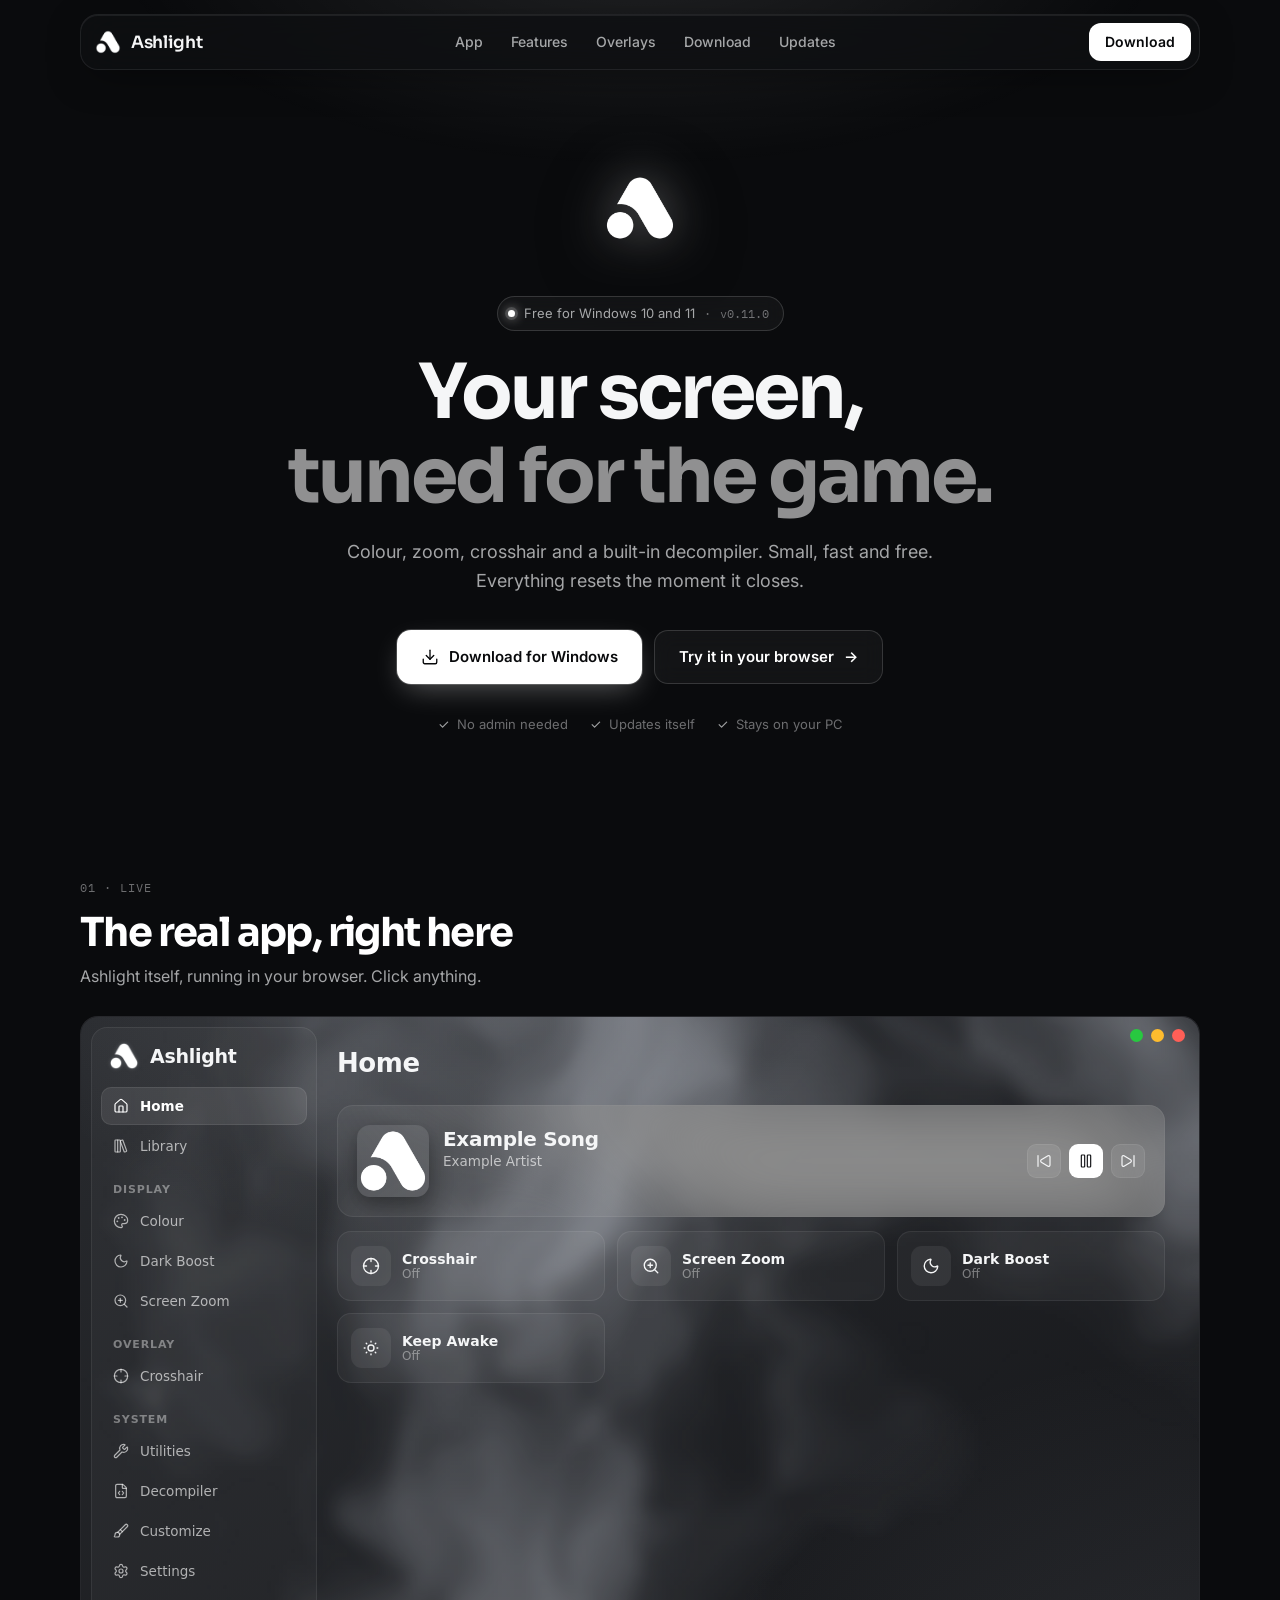
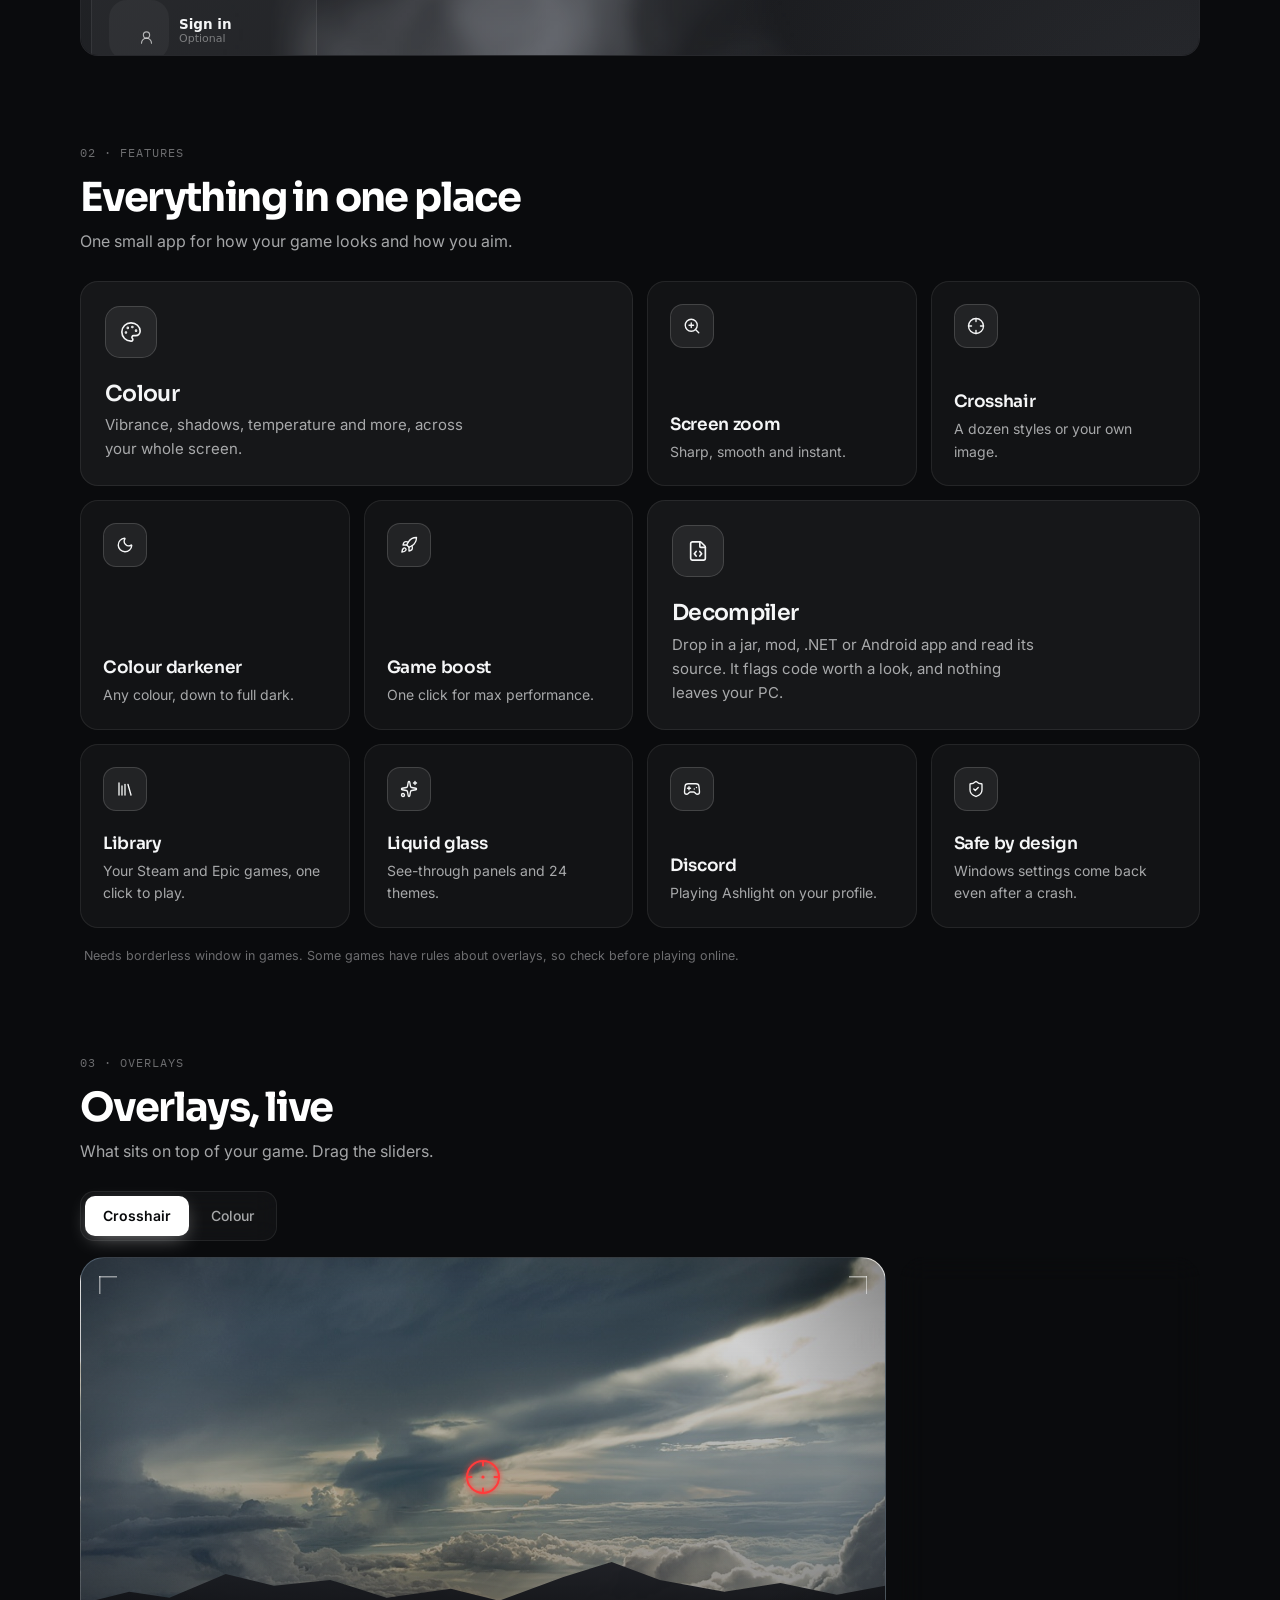
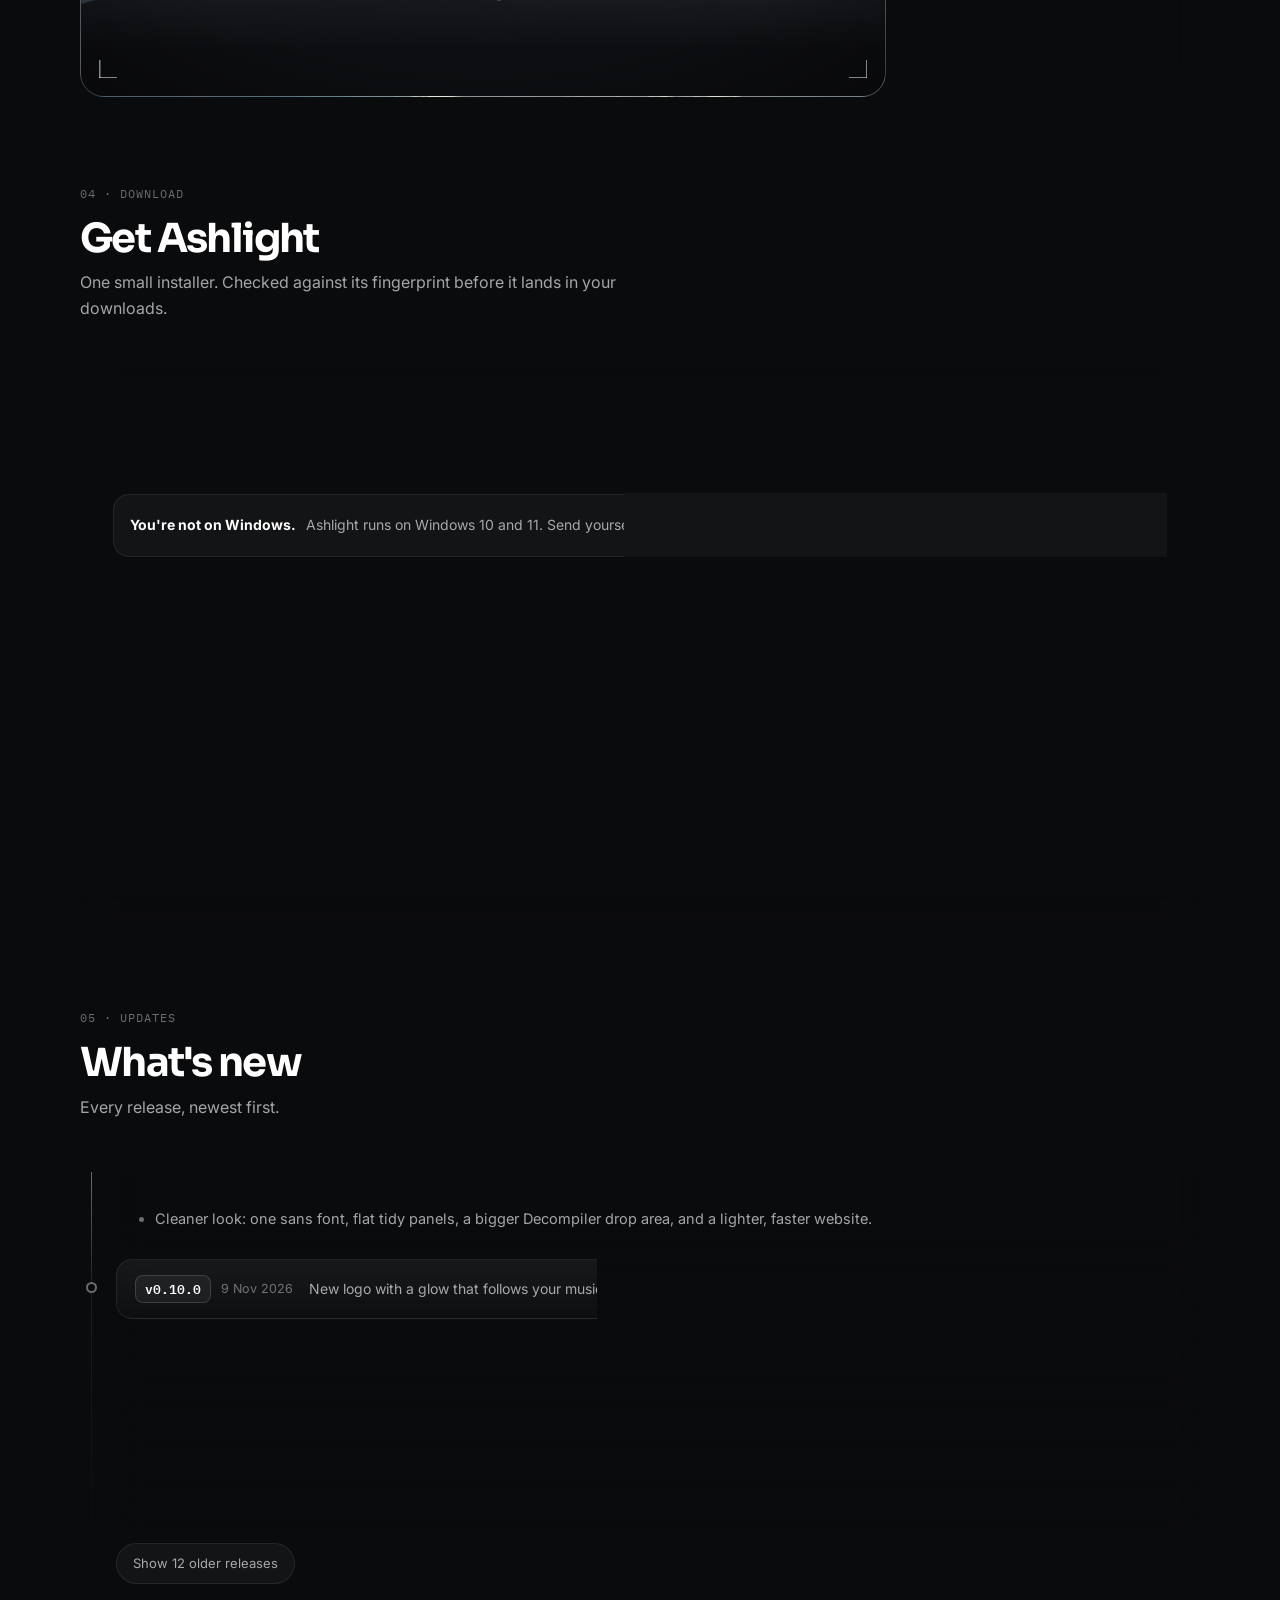
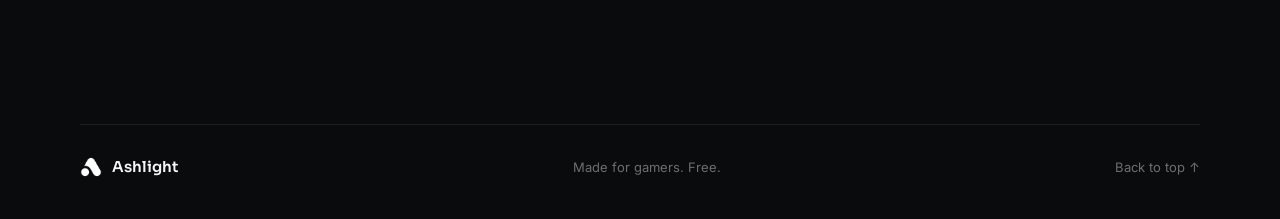
==== commit fbcf024f: "Ashlight 0.11.0 Co-Authored-By: Claude Opus 5.5 <noreply@anthropic.com>" ====
--- a/index.html
+++ b/index.html
@@ -13,8 +13,8 @@
     <link rel="preconnect" href="https://fonts.googleapis.com" />
     <link rel="preconnect" href="https://fonts.gstatic.com" crossorigin />
     <link rel="stylesheet" href="https://fonts.googleapis.com/css2?family=Inter:wght@400;500;600&family=Sora:wght@500;600;700&display=swap" />
-    <link rel="stylesheet" href="style.css?v=0.10.0-mw9kuopu" />
-    <link rel="stylesheet" href="controls.css?v=0.10.0-mw9kuopu" />
+    <link rel="stylesheet" href="style.css?v=0.11.0-mwe01avs" />
+    <link rel="stylesheet" href="controls.css?v=0.11.0-mwe01avs" />
   </head>
   <body>
     <div class="ambient" aria-hidden="true"><div class="sky"></div><div class="grid"></div><div class="glow"></div><div class="noise"></div></div>
@@ -173,6 +173,6 @@
       <span>Made for gamers. Free.</span>
       <a href="#">Back to top ↑</a>
     </footer>
-    <script type="module" src="site.js?v=0.10.0-mw9kuopu"></script>
+    <script type="module" src="site.js?v=0.11.0-mwe01avs"></script>
   </body>
 </html>
--- a/style.css
+++ b/style.css
@@ -348,3 +348,39 @@
   *, *::before, *::after { animation: none !important; transition-duration: 1ms !important; transition-delay: 0ms !important; }
   .reveal, .hero-mark, .eyebrow, h1 .line, .lede, .hero-actions, .hero-facts, .scroll-hint { opacity: 1; transform: none; filter: none; }
 }
+
+/* ---------- 0.11 clean-up: flat, fast, tidy. Overrides the effects above. ---------- */
+html { background: #0a0b0d; }
+.sky, .grid, .noise, .hero-smoke, .scroll-hint, .hero-mark .ring { display: none !important; }
+.glow { background: radial-gradient(ellipse 60% 38% at 50% -8%, rgba(255, 255, 255, 0.10), transparent 70%); }
+.grad, .section-head h2 { background: none; color: #fff; -webkit-text-fill-color: currentColor; }
+.grad { color: rgba(255, 255, 255, 0.55); }
+
+/* Entrances: a short fade and rise, no blur, nothing hidden for long. */
+.hero-mark, .eyebrow, h1 .line, .lede, .hero-actions, .hero-facts { filter: none !important; transform: translateY(12px); transition: opacity 500ms var(--ease), transform 600ms var(--ease) !important; }
+.hero-mark { transform: none; }
+.reveal { filter: none !important; transform: translateY(14px); transition: opacity 500ms var(--ease) var(--d, 0ms), transform 600ms var(--ease) var(--d, 0ms) !important; }
+.reveal.in { transform: none; }
+.bento article.reveal:not(.in) { transform: translateY(14px); }
+
+/* Tighter vertical rhythm. */
+.hero { margin-top: -70px; padding: 150px 16px 56px; }
+h1 { margin: 22px auto 18px; font-size: clamp(38px, 7vw, 76px); line-height: 1.04; letter-spacing: -0.04em; }
+.lede { max-width: 54ch; margin-left: auto; margin-right: auto; }
+.section-head { margin: 84px 0 26px; }
+.section-head h2 { font-size: clamp(28px, 4vw, 40px); }
+.kicker::before { display: none; }
+.stage { height: 640px; }
+.stage::before { display: none; }
+.stage-window { border-radius: 18px; }
+
+/* Flat cards. */
+.bento article { min-height: 150px; padding: 22px; border-radius: 18px; background: rgba(255, 255, 255, 0.035); backdrop-filter: none; box-shadow: none; }
+.bento article.wide { min-height: 170px; padding: 24px; background: rgba(255, 255, 255, 0.05); }
+.bento article::before, .bento article::after { display: none; }
+.bento article.in:hover { transform: none; border-color: var(--line-2); background: rgba(255, 255, 255, 0.06); }
+.bento .icon { background: rgba(255, 255, 255, 0.07); box-shadow: none; }
+.bento article:hover .icon { transform: none; background: #fff; color: var(--bg); }
+.controls, .download, .log .release, .scene, .stage-window { box-shadow: none; }
+.top { background: rgba(14, 15, 18, 0.8); }
+@media (max-width: 800px) { .hero { padding-top: 120px; } .section-head { margin-top: 64px; } .stage { height: 560px; } }
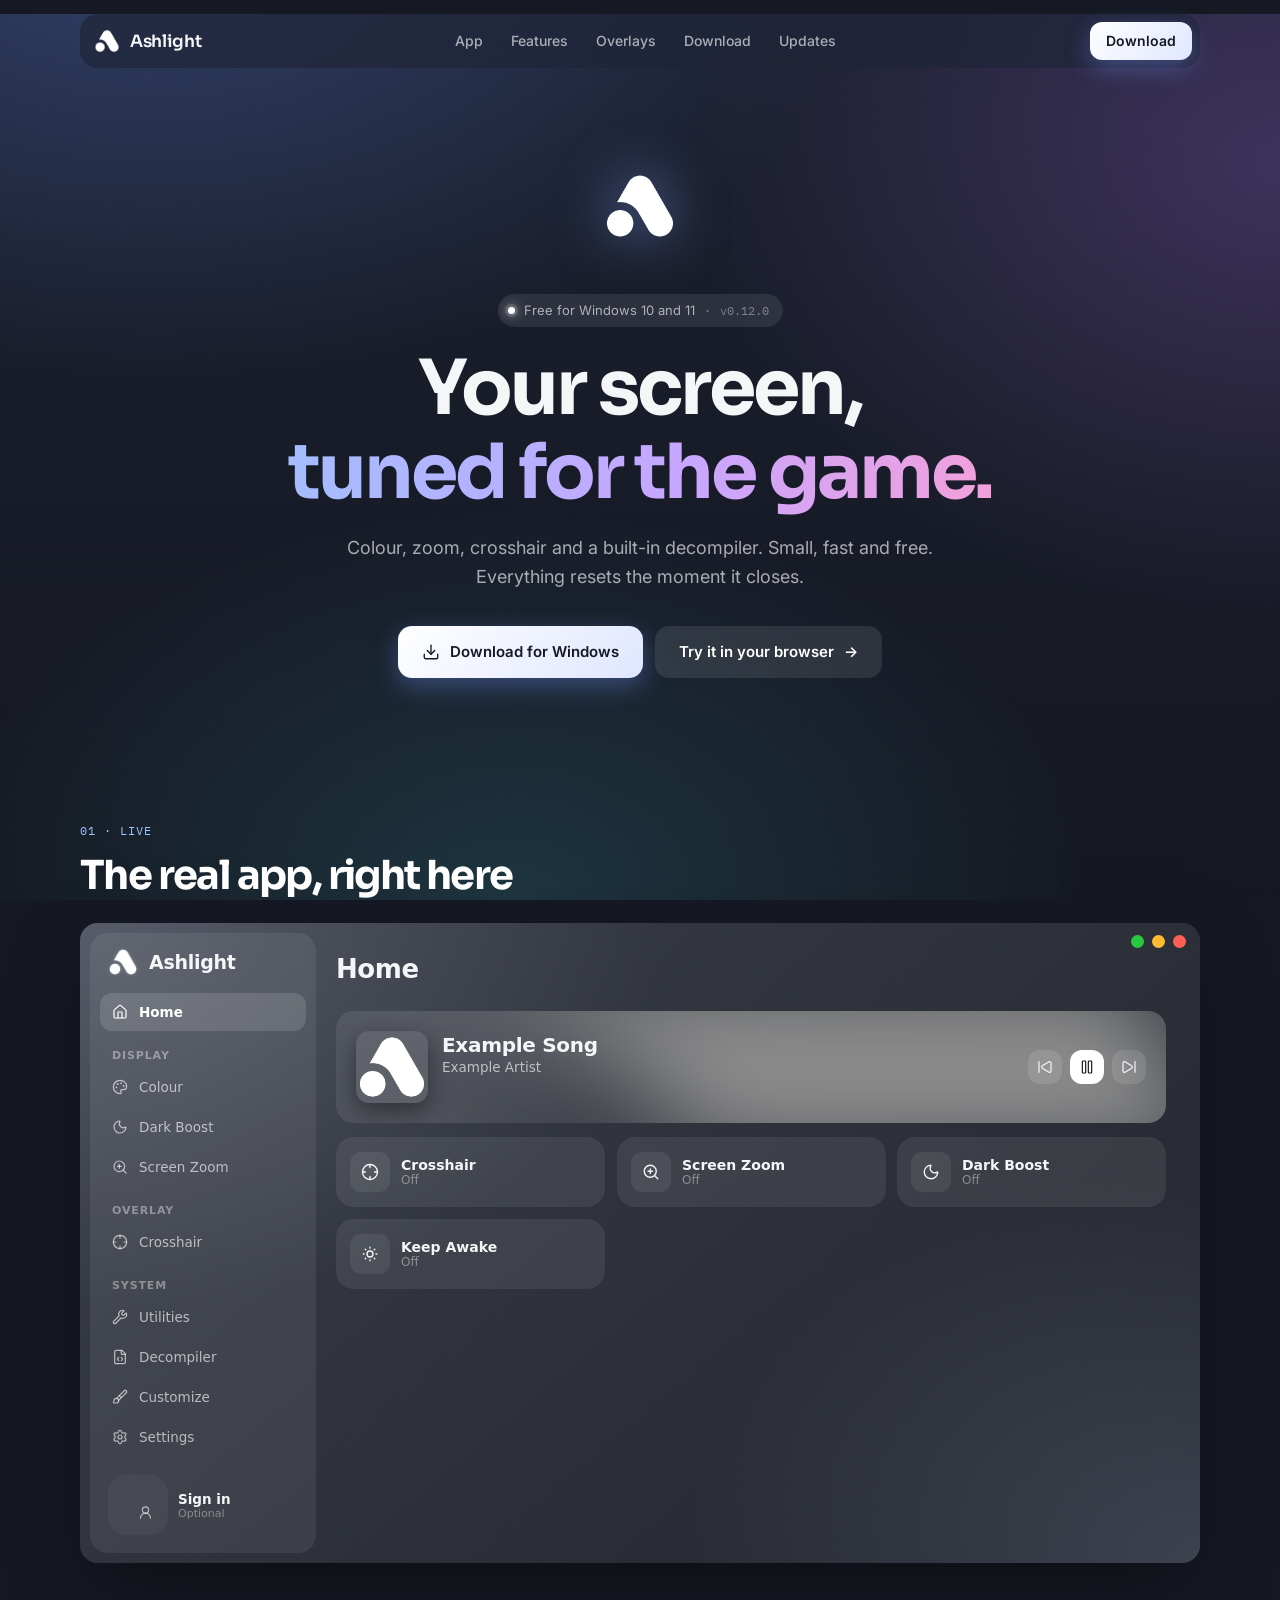
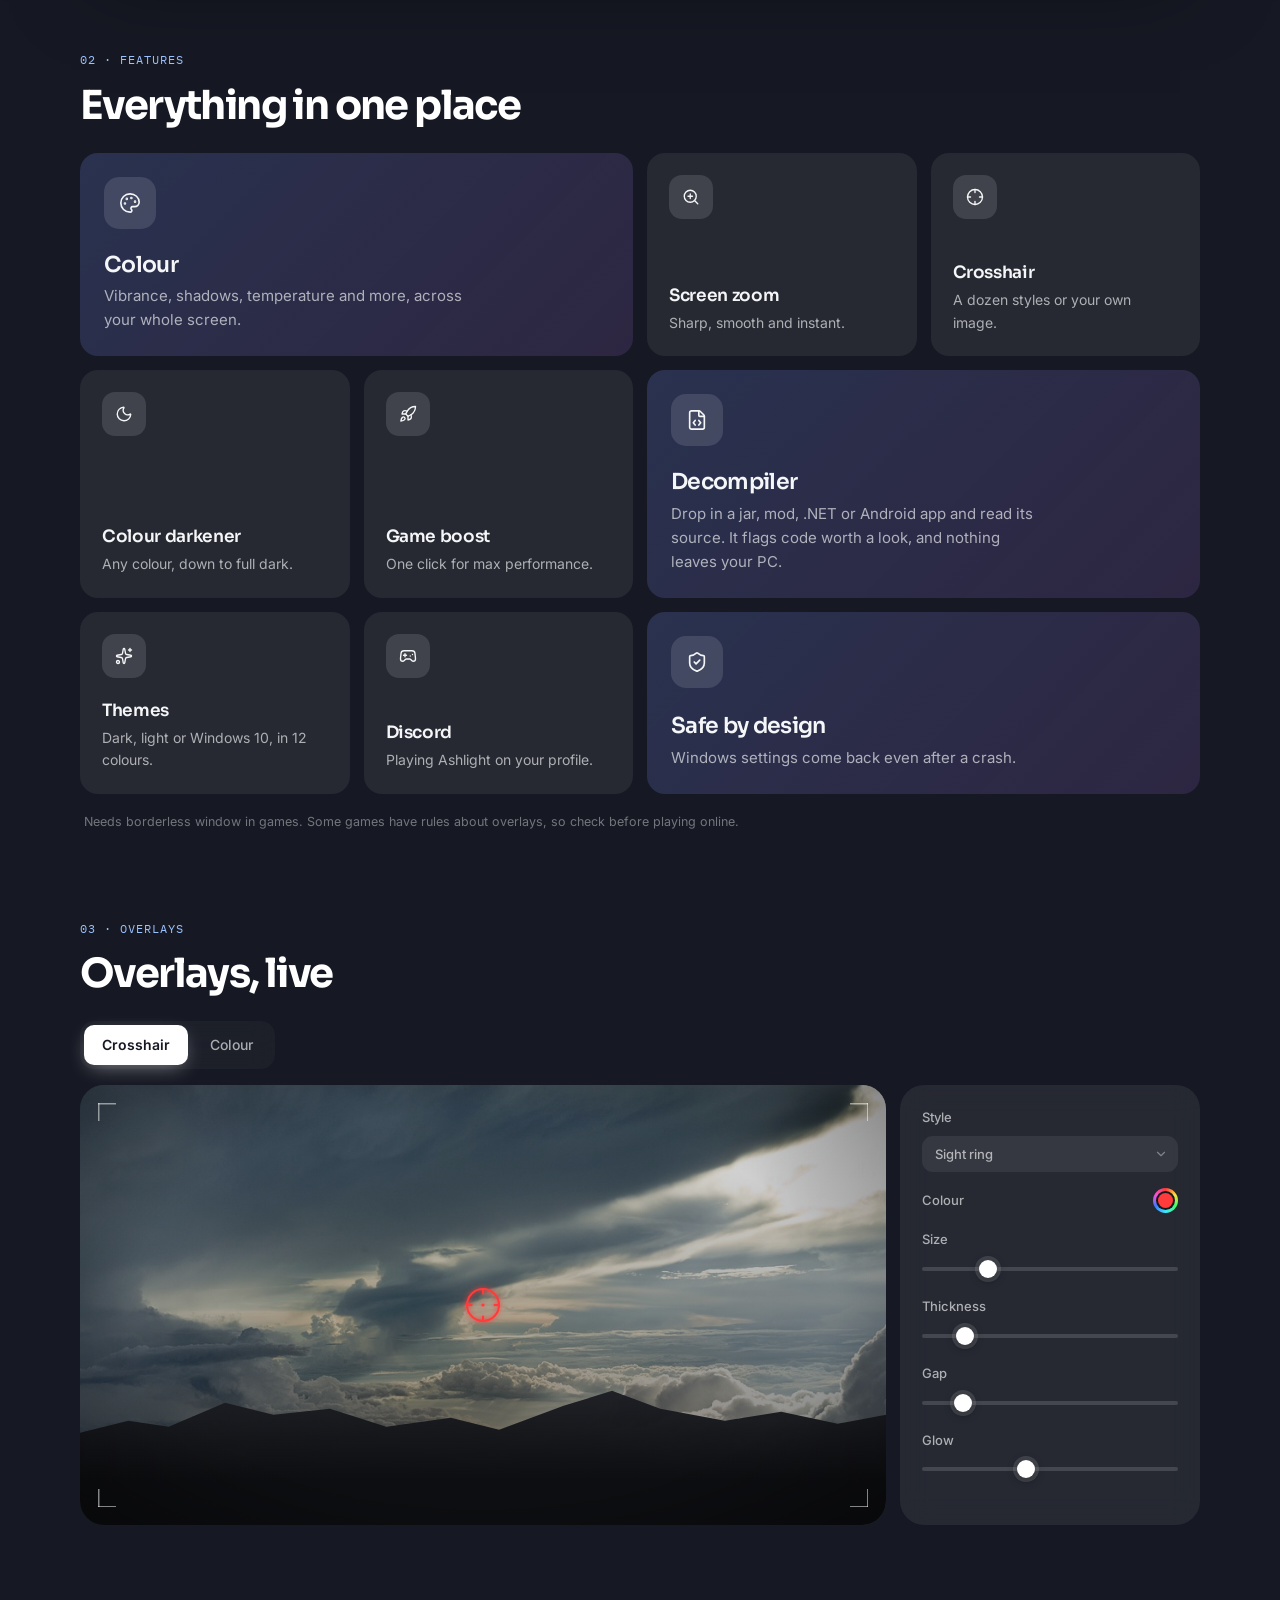
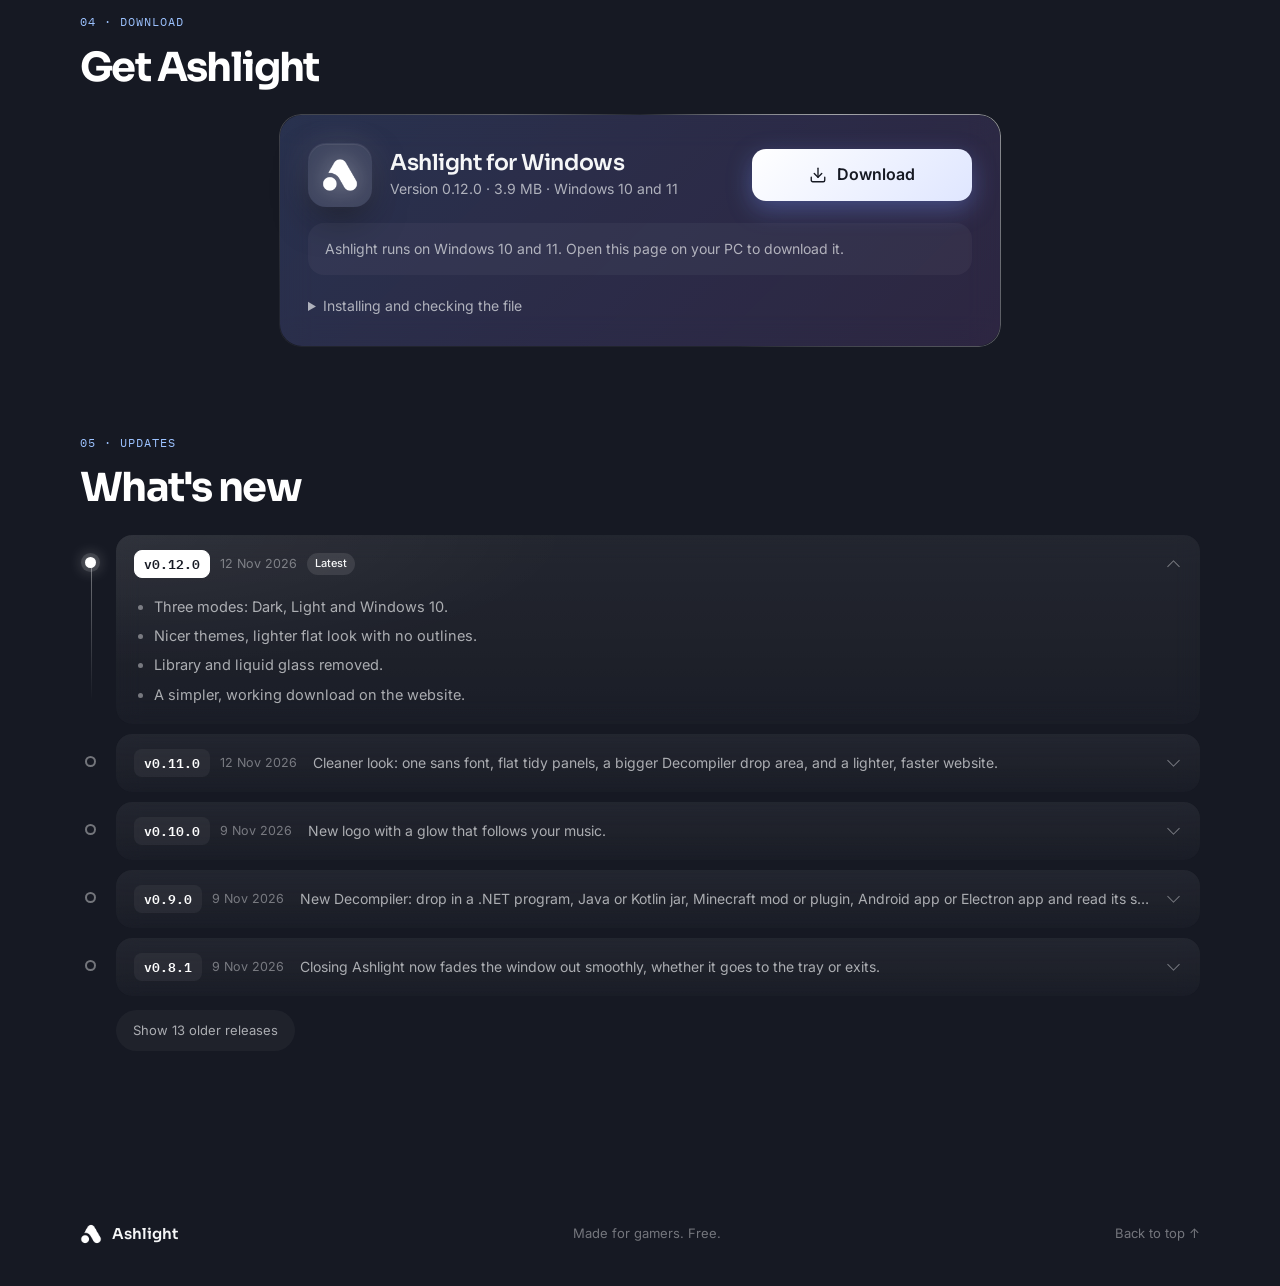
==== commit a3380896: "Ashlight 0.12.0 Co-Authored-By: Claude Opus 5.5 <noreply@anthropic.com>" ====
--- a/index.html
+++ b/index.html
@@ -13,8 +13,8 @@
     <link rel="preconnect" href="https://fonts.googleapis.com" />
     <link rel="preconnect" href="https://fonts.gstatic.com" crossorigin />
     <link rel="stylesheet" href="https://fonts.googleapis.com/css2?family=Inter:wght@400;500;600&family=Sora:wght@500;600;700&display=swap" />
-    <link rel="stylesheet" href="style.css?v=0.11.0-mwe01avs" />
-    <link rel="stylesheet" href="controls.css?v=0.11.0-mwe01avs" />
+    <link rel="stylesheet" href="style.css?v=0.12.0-mwe0bij8" />
+    <link rel="stylesheet" href="controls.css?v=0.12.0-mwe0bij8" />
   </head>
   <body>
     <div class="ambient" aria-hidden="true"><div class="sky"></div><div class="grid"></div><div class="glow"></div><div class="noise"></div></div>
@@ -45,8 +45,7 @@
           <a class="cta" href="#download" data-icon="download">Download for Windows</a>
           <a class="ghost" href="#app">Try it in your browser <span class="arrow">→</span></a>
         </div>
-        <ul class="hero-facts"><li>No admin needed</li><li>Updates itself</li><li>Stays on your PC</li></ul>
-      </div>
+              </div>
       <a class="scroll-hint" href="#app" aria-label="Scroll to the app"><i></i></a>
     </section>
 
@@ -55,7 +54,7 @@
         <div class="section-head reveal">
           <span class="kicker">01 · Live</span>
           <h2>The real app, right here</h2>
-          <p>Ashlight itself, running in your browser. Click anything.</p>
+          
         </div>
         <div class="stage reveal" id="stage">
           <div class="stage-window" id="stageWindow"></div>
@@ -67,7 +66,7 @@
         <div class="section-head reveal">
           <span class="kicker">02 · Features</span>
           <h2>Everything in one place</h2>
-          <p>One small app for how your game looks and how you aim.</p>
+          
         </div>
         <div class="bento">
           <article class="wide reveal" data-icon="palette"><h3>Colour</h3><p>Vibrance, shadows, temperature and more, across your whole screen.</p></article>
@@ -76,10 +75,9 @@
           <article class="reveal" data-icon="moon"><h3>Colour darkener</h3><p>Any colour, down to full dark.</p></article>
           <article class="reveal" data-icon="rocket"><h3>Game boost</h3><p>One click for max performance.</p></article>
           <article class="wide reveal" data-icon="file-code"><h3>Decompiler</h3><p>Drop in a jar, mod, .NET or Android app and read its source. It flags code worth a look, and nothing leaves your PC.</p></article>
-          <article class="reveal" data-icon="library"><h3>Library</h3><p>Your Steam and Epic games, one click to play.</p></article>
-          <article class="reveal" data-icon="sparkles"><h3>Liquid glass</h3><p>See-through panels and 24 themes.</p></article>
+          <article class="reveal" data-icon="sparkles"><h3>Themes</h3><p>Dark, light or Windows 10, in 12 colours.</p></article>
           <article class="reveal" data-icon="gamepad-2"><h3>Discord</h3><p>Playing Ashlight on your profile.</p></article>
-          <article class="reveal" data-icon="shield-check"><h3>Safe by design</h3><p>Windows settings come back even after a crash.</p></article>
+          <article class="wide reveal" data-icon="shield-check"><h3>Safe by design</h3><p>Windows settings come back even after a crash.</p></article>
         </div>
         <p class="fine reveal">Needs borderless window in games. Some games have rules about overlays, so check before playing online.</p>
       </section>
@@ -88,7 +86,7 @@
         <div class="section-head reveal">
           <span class="kicker">03 · Overlays</span>
           <h2>Overlays, live</h2>
-          <p>What sits on top of your game. Drag the sliders.</p>
+          
         </div>
         <div class="tabs reveal" id="tabs" role="tablist">
           <span class="tab-pill" id="tabPill"></span>
@@ -127,34 +125,23 @@
         <div class="section-head reveal">
           <span class="kicker">04 · Download</span>
           <h2>Get Ashlight</h2>
-          <p>One small installer. Checked against its fingerprint before it lands in your downloads.</p>
+          
         </div>
         <div class="download reveal" id="downloadCard">
           <div class="dl-main">
             <div class="dl-logo"><img src="assets/logo.png" alt="" /></div>
-            <div>
+            <div class="dl-text">
               <h3>Ashlight for Windows</h3>
               <p class="dl-meta" id="dlMeta">Windows 10 and 11</p>
-              <div class="dl-facts" id="dlFacts"></div>
             </div>
-            <button class="cta dl-button" id="dlButton" data-icon="download"><span>Download</span><i class="dl-progress" id="dlProgress"></i></button>
+            <a class="cta dl-button" id="dlButton" href="updates/Ashlight-Setup.exe" download data-icon="download"><span>Download</span></a>
           </div>
-          <div class="dl-elsewhere" id="dlElsewhere" hidden>
-            <b>You're not on Windows.</b> Ashlight runs on Windows 10 and 11. Send yourself the link and download it on your PC.
-            <button class="mini" id="copyLink">Copy link</button>
-          </div>
-          <div class="dl-done" id="dlDone" hidden>
-            <span class="dl-done-icon">✓</span>
-            <div><b>Downloaded and verified.</b> Open <code>Ashlight-Setup.exe</code> from your downloads to install.</div>
-          </div>
-          <ol class="dl-steps">
-            <li><b>Run Ashlight-Setup.exe.</b> It installs in a few seconds, with no admin prompt.</li>
-            <li><b>If Windows says it protected your PC,</b> click More info, then Run anyway. That shows for new apps that aren't signed yet.</li>
-            <li><b>That's it.</b> Ashlight keeps itself up to date from here.</li>
-          </ol>
-          <div class="dl-hash"><span>SHA-256</span><code id="dlHash">Loading</code><button class="mini" id="copyHash">Copy</button></div>
-          <p class="dl-check">Check the file yourself: <code>certutil -hashfile Ashlight-Setup.exe SHA256</code></p>
-          <div class="dl-other"><span>macOS</span><span>Linux</span><em>Coming soon</em></div>
+          <p class="dl-elsewhere" id="dlElsewhere" hidden>Ashlight runs on Windows 10 and 11. Open this page on your PC to download it.</p>
+          <details class="dl-more">
+            <summary>Installing and checking the file</summary>
+            <p>Run <b>Ashlight-Setup.exe</b>. If Windows says it protected your PC, click More info, then Run anyway.</p>
+            <div class="dl-hash"><span>SHA-256</span><code id="dlHash">Loading</code><button class="mini" id="copyHash">Copy</button></div>
+          </details>
         </div>
       </section>
 
@@ -162,7 +149,7 @@
         <div class="section-head reveal">
           <span class="kicker">05 · Updates</span>
           <h2>What's new</h2>
-          <p>Every release, newest first.</p>
+          
         </div>
         <div class="log reveal" id="log"></div>
       </section>
@@ -173,6 +160,6 @@
       <span>Made for gamers. Free.</span>
       <a href="#">Back to top ↑</a>
     </footer>
-    <script type="module" src="site.js?v=0.11.0-mwe01avs"></script>
+    <script type="module" src="site.js?v=0.12.0-mwe0bij8"></script>
   </body>
 </html>
--- a/style.css
+++ b/style.css
@@ -384,3 +384,47 @@
 .controls, .download, .log .release, .scene, .stage-window { box-shadow: none; }
 .top { background: rgba(14, 15, 18, 0.8); }
 @media (max-width: 800px) { .hero { padding-top: 120px; } .section-head { margin-top: 64px; } .stage { height: 560px; } }
+
+/* ---------- 0.12: lighter, smoother, gradient, no outlines ---------- */
+:root { --bg: #161923; --line: transparent; --line-2: transparent; }
+html { background: #161923; }
+body { background: radial-gradient(1100px 700px at 12% -8%, rgba(110, 150, 255, 0.28), transparent 65%), radial-gradient(900px 700px at 100% 18%, rgba(190, 120, 255, 0.22), transparent 65%), radial-gradient(900px 600px at 40% 100%, rgba(70, 200, 220, 0.16), transparent 65%), linear-gradient(180deg, #1b2030, #151821); background-attachment: fixed; }
+.glow { display: none; }
+.grad { background: linear-gradient(100deg, #9cc2ff 0%, #c7a6ff 55%, #ff9fd0 100%); -webkit-background-clip: text; background-clip: text; color: transparent; -webkit-text-fill-color: transparent; }
+.section-head h2 { color: #fff; }
+.kicker { color: #9cc2ff; }
+.top { background: rgba(32, 38, 56, 0.7); border: 0; box-shadow: none; backdrop-filter: blur(16px); }
+body.scrolled .top { background: rgba(32, 38, 56, 0.9); border: 0; box-shadow: 0 10px 30px rgba(0, 0, 0, 0.25); }
+.nav-cta, .cta { background: linear-gradient(135deg, #fff, #dfe6ff); color: #161923; border: 0; box-shadow: 0 8px 24px rgba(120, 150, 255, 0.35); }
+.ghost { border: 0; background: rgba(255, 255, 255, 0.1); }
+.ghost:hover { background: rgba(255, 255, 255, 0.17); }
+.eyebrow { border: 0; background: rgba(255, 255, 255, 0.09); }
+.bento article, .controls, .download, .log .release, .scene, .stage-window, .tabs, .mini { border: 0; box-shadow: none; }
+.bento article { background: rgba(255, 255, 255, 0.07); }
+.bento article.wide { background: linear-gradient(135deg, rgba(120, 150, 255, 0.2), rgba(190, 120, 255, 0.14)); }
+.bento article.in:hover { background: rgba(255, 255, 255, 0.11); border: 0; }
+.bento .icon { border: 0; background: rgba(255, 255, 255, 0.12); }
+.bento p { font-size: 14px; }
+.controls { background: rgba(255, 255, 255, 0.07); }
+.stage-window { background: #20242f; box-shadow: 0 30px 80px -20px rgba(0, 0, 0, 0.5); }
+.hero-mark img { filter: drop-shadow(0 0 28px rgba(140, 170, 255, 0.55)); }
+
+/* Download */
+.download { max-width: 720px; margin: 0 auto; padding: 28px; border-radius: 22px; background: linear-gradient(135deg, rgba(120, 150, 255, 0.2), rgba(190, 120, 255, 0.14)); }
+.dl-main { display: flex; align-items: center; gap: 18px; flex-wrap: wrap; }
+.dl-logo { display: grid; place-items: center; width: 64px; height: 64px; border-radius: 18px; background: rgba(255, 255, 255, 0.1); }
+.dl-logo img { width: 38px; height: 38px; object-fit: contain; }
+.dl-text { flex: 1; min-width: 180px; }
+.dl-text h3 { margin: 0; font-size: 22px; letter-spacing: -0.02em; }
+.dl-meta { margin: 2px 0 0; color: var(--ink-2); font-size: 14px; }
+.dl-button { display: inline-flex; align-items: center; gap: 10px; height: 52px; padding: 0 28px; border-radius: 14px; font-size: 16px; font-weight: 600; cursor: pointer; }
+.dl-button:hover { transform: translateY(-2px); }
+.dl-elsewhere { margin: 16px 0 0; color: var(--ink-2); font-size: 14px; }
+.dl-more { margin-top: 20px; color: var(--ink-2); font-size: 14px; }
+.dl-more summary { cursor: pointer; width: fit-content; color: var(--ink-2); }
+.dl-more summary:hover { color: #fff; }
+.dl-more p { margin: 12px 0; }
+.dl-hash { display: flex; align-items: center; gap: 10px; flex-wrap: wrap; padding: 10px 12px; border-radius: 12px; background: rgba(0, 0, 0, 0.22); font-size: 12px; }
+.dl-hash code { flex: 1; min-width: 0; overflow-wrap: anywhere; color: var(--ink-2); }
+.dl-hash .mini { padding: 4px 12px; border-radius: 8px; background: rgba(255, 255, 255, 0.12); color: #fff; font: inherit; cursor: pointer; }
+.hero-facts, .dl-steps, .dl-other, .dl-done, .dl-check, .dl-facts { display: none !important; }
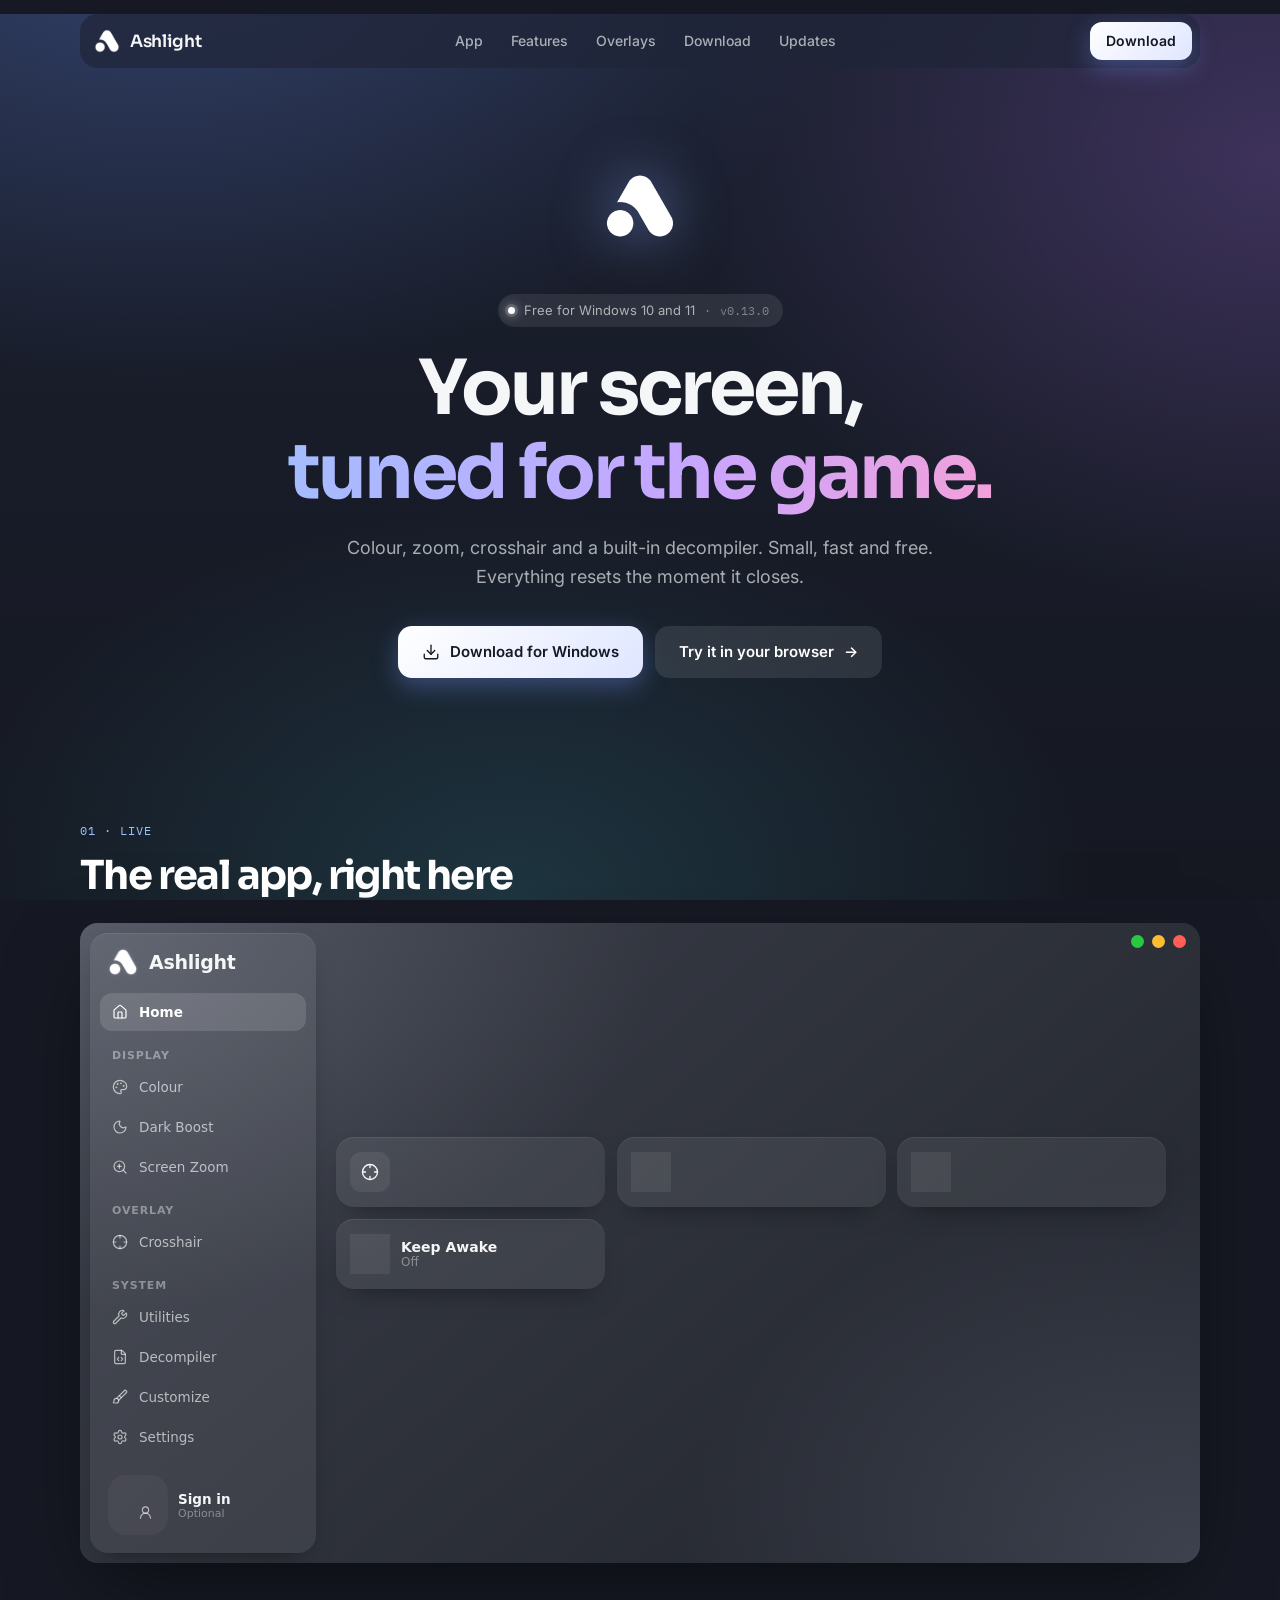
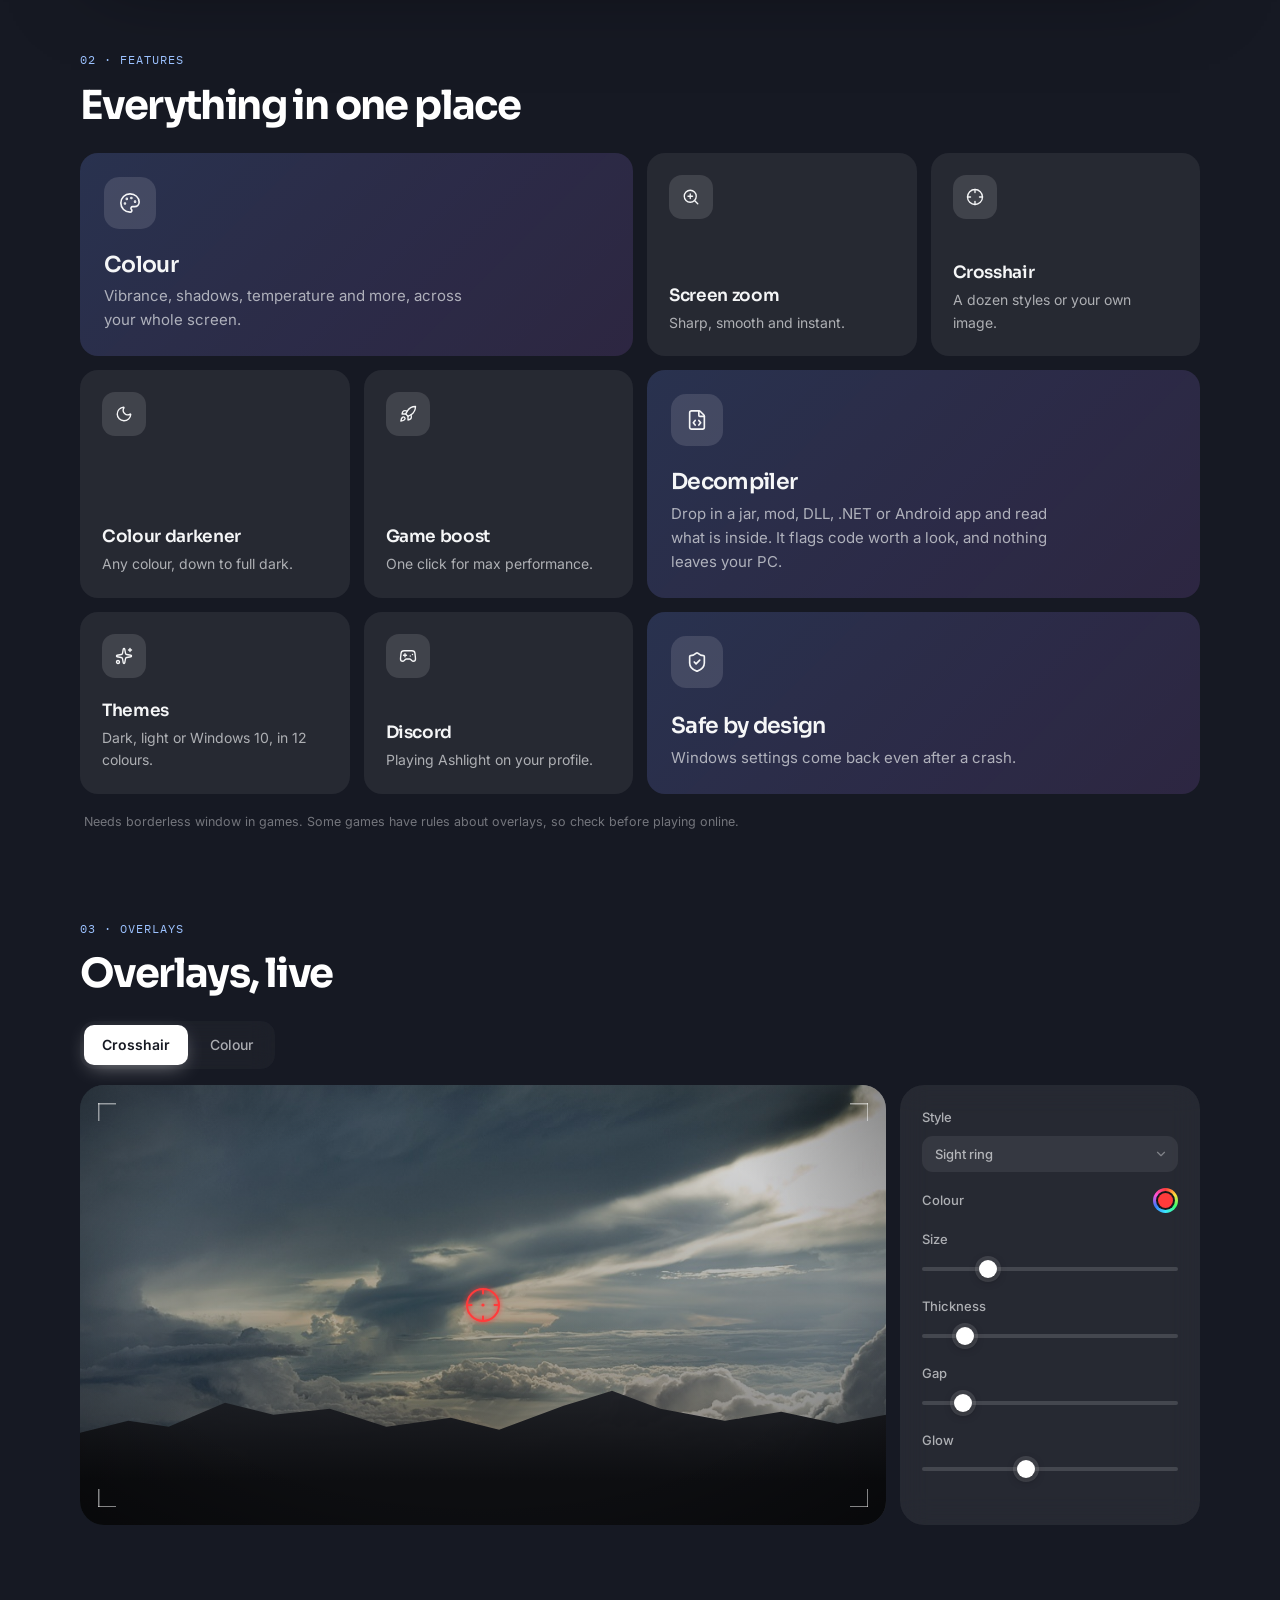
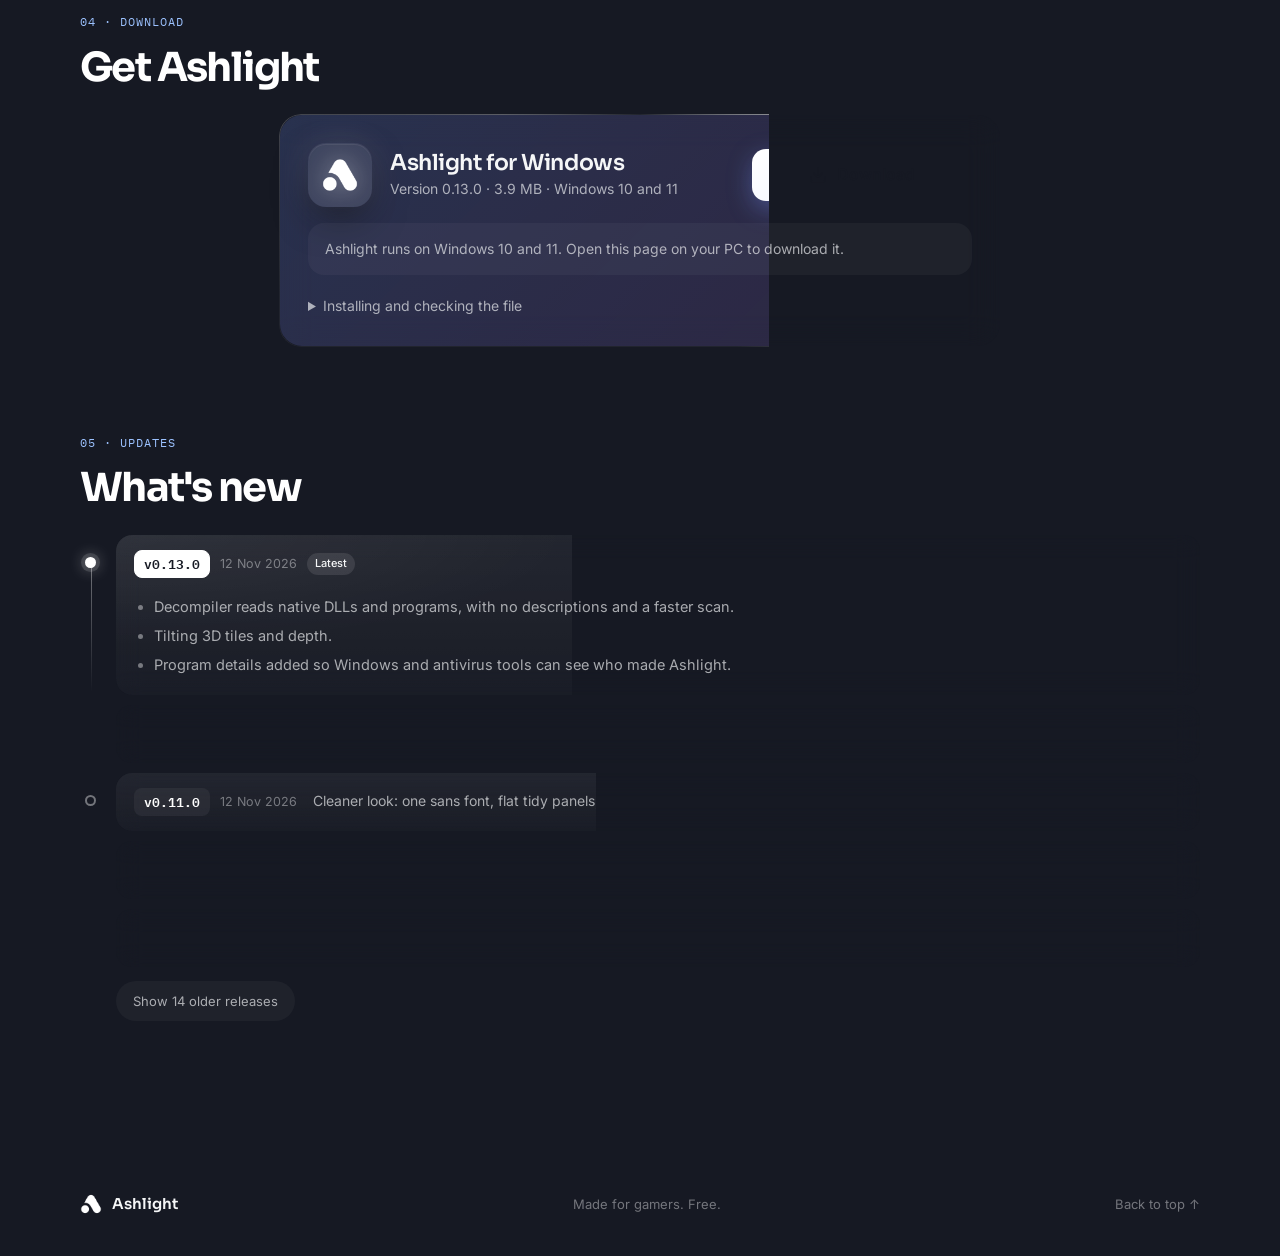
==== commit 2a975882: "Ashlight 0.13.0 Co-Authored-By: Claude Opus 5.5 <noreply@anthropic.com>" ====
--- a/index.html
+++ b/index.html
@@ -13,8 +13,8 @@
     <link rel="preconnect" href="https://fonts.googleapis.com" />
     <link rel="preconnect" href="https://fonts.gstatic.com" crossorigin />
     <link rel="stylesheet" href="https://fonts.googleapis.com/css2?family=Inter:wght@400;500;600&family=Sora:wght@500;600;700&display=swap" />
-    <link rel="stylesheet" href="style.css?v=0.12.0-mwe0bij8" />
-    <link rel="stylesheet" href="controls.css?v=0.12.0-mwe0bij8" />
+    <link rel="stylesheet" href="style.css?v=0.13.0-mwe1d6kg" />
+    <link rel="stylesheet" href="controls.css?v=0.13.0-mwe1d6kg" />
   </head>
   <body>
     <div class="ambient" aria-hidden="true"><div class="sky"></div><div class="grid"></div><div class="glow"></div><div class="noise"></div></div>
@@ -74,7 +74,7 @@
           <article class="reveal" data-icon="crosshair"><h3>Crosshair</h3><p>A dozen styles or your own image.</p></article>
           <article class="reveal" data-icon="moon"><h3>Colour darkener</h3><p>Any colour, down to full dark.</p></article>
           <article class="reveal" data-icon="rocket"><h3>Game boost</h3><p>One click for max performance.</p></article>
-          <article class="wide reveal" data-icon="file-code"><h3>Decompiler</h3><p>Drop in a jar, mod, .NET or Android app and read its source. It flags code worth a look, and nothing leaves your PC.</p></article>
+          <article class="wide reveal" data-icon="file-code"><h3>Decompiler</h3><p>Drop in a jar, mod, DLL, .NET or Android app and read what is inside. It flags code worth a look, and nothing leaves your PC.</p></article>
           <article class="reveal" data-icon="sparkles"><h3>Themes</h3><p>Dark, light or Windows 10, in 12 colours.</p></article>
           <article class="reveal" data-icon="gamepad-2"><h3>Discord</h3><p>Playing Ashlight on your profile.</p></article>
           <article class="wide reveal" data-icon="shield-check"><h3>Safe by design</h3><p>Windows settings come back even after a crash.</p></article>
@@ -160,6 +160,6 @@
       <span>Made for gamers. Free.</span>
       <a href="#">Back to top ↑</a>
     </footer>
-    <script type="module" src="site.js?v=0.12.0-mwe0bij8"></script>
+    <script type="module" src="site.js?v=0.13.0-mwe1d6kg"></script>
   </body>
 </html>
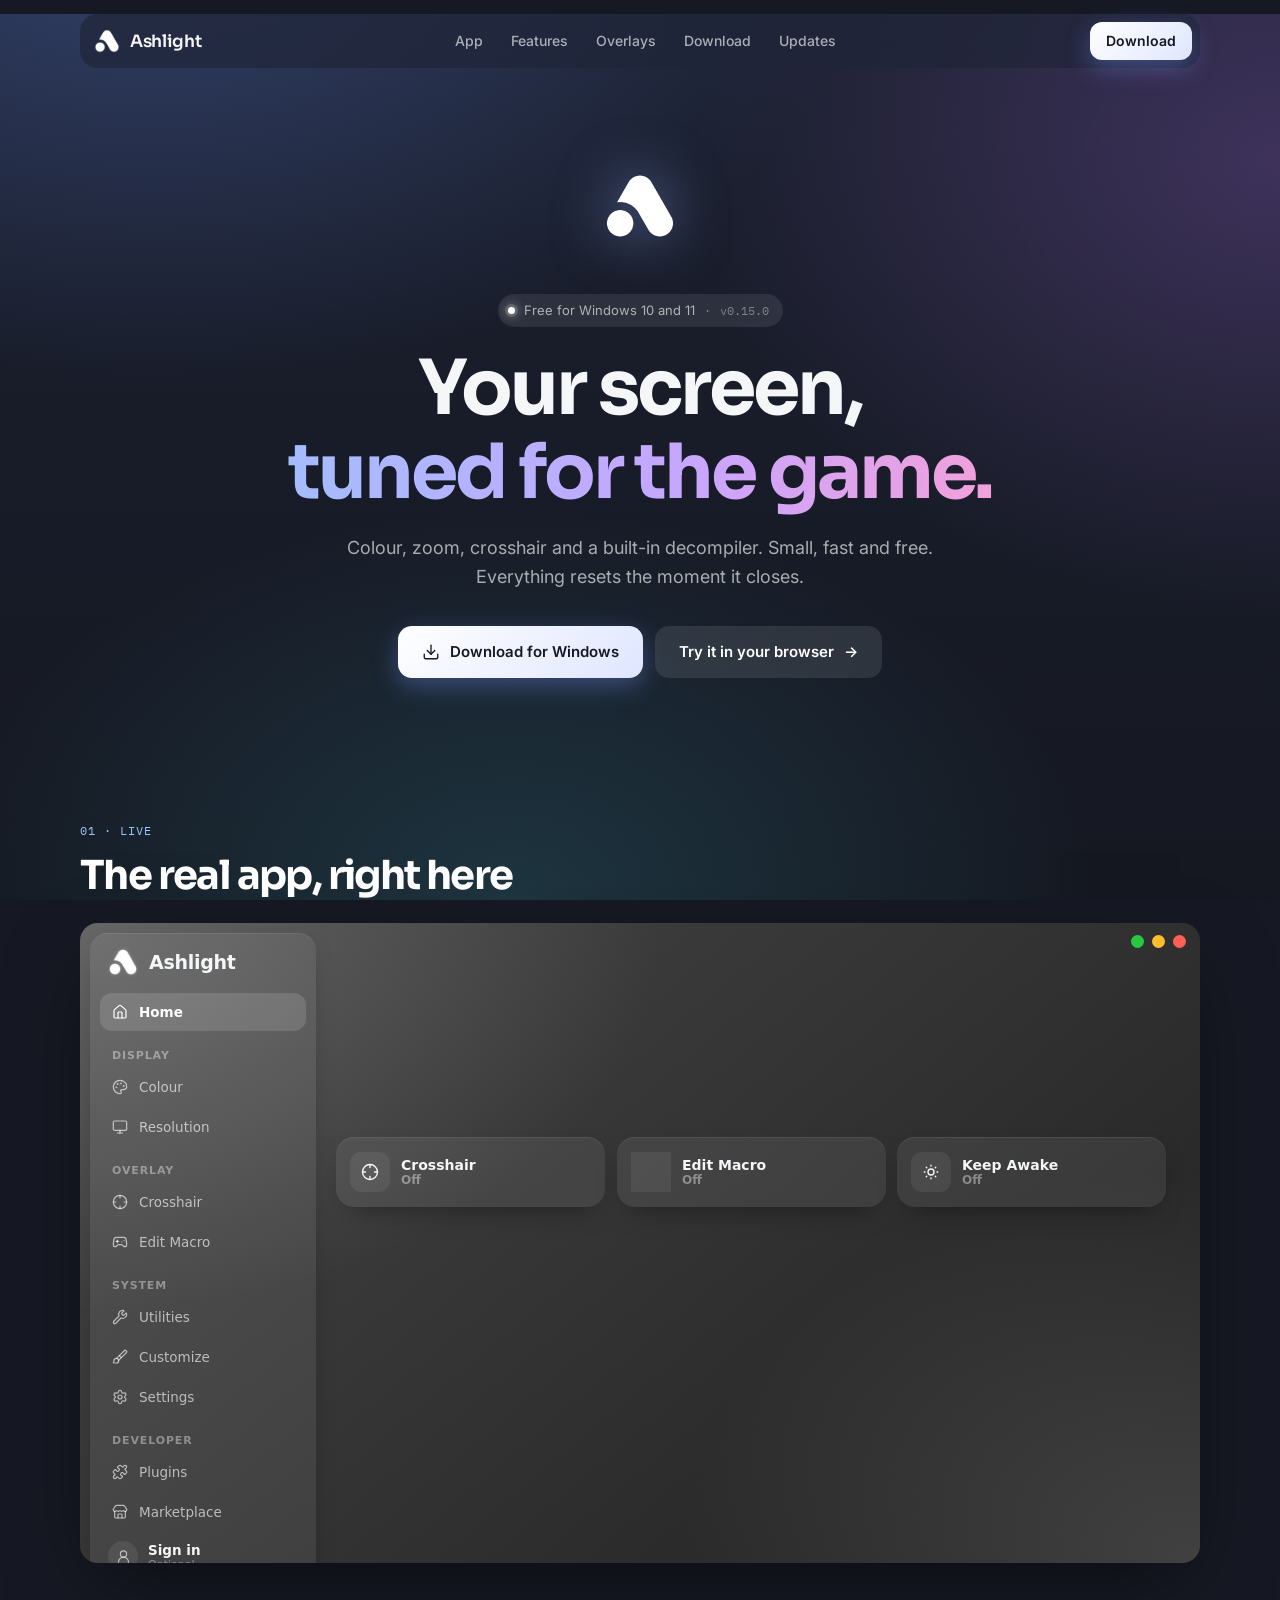
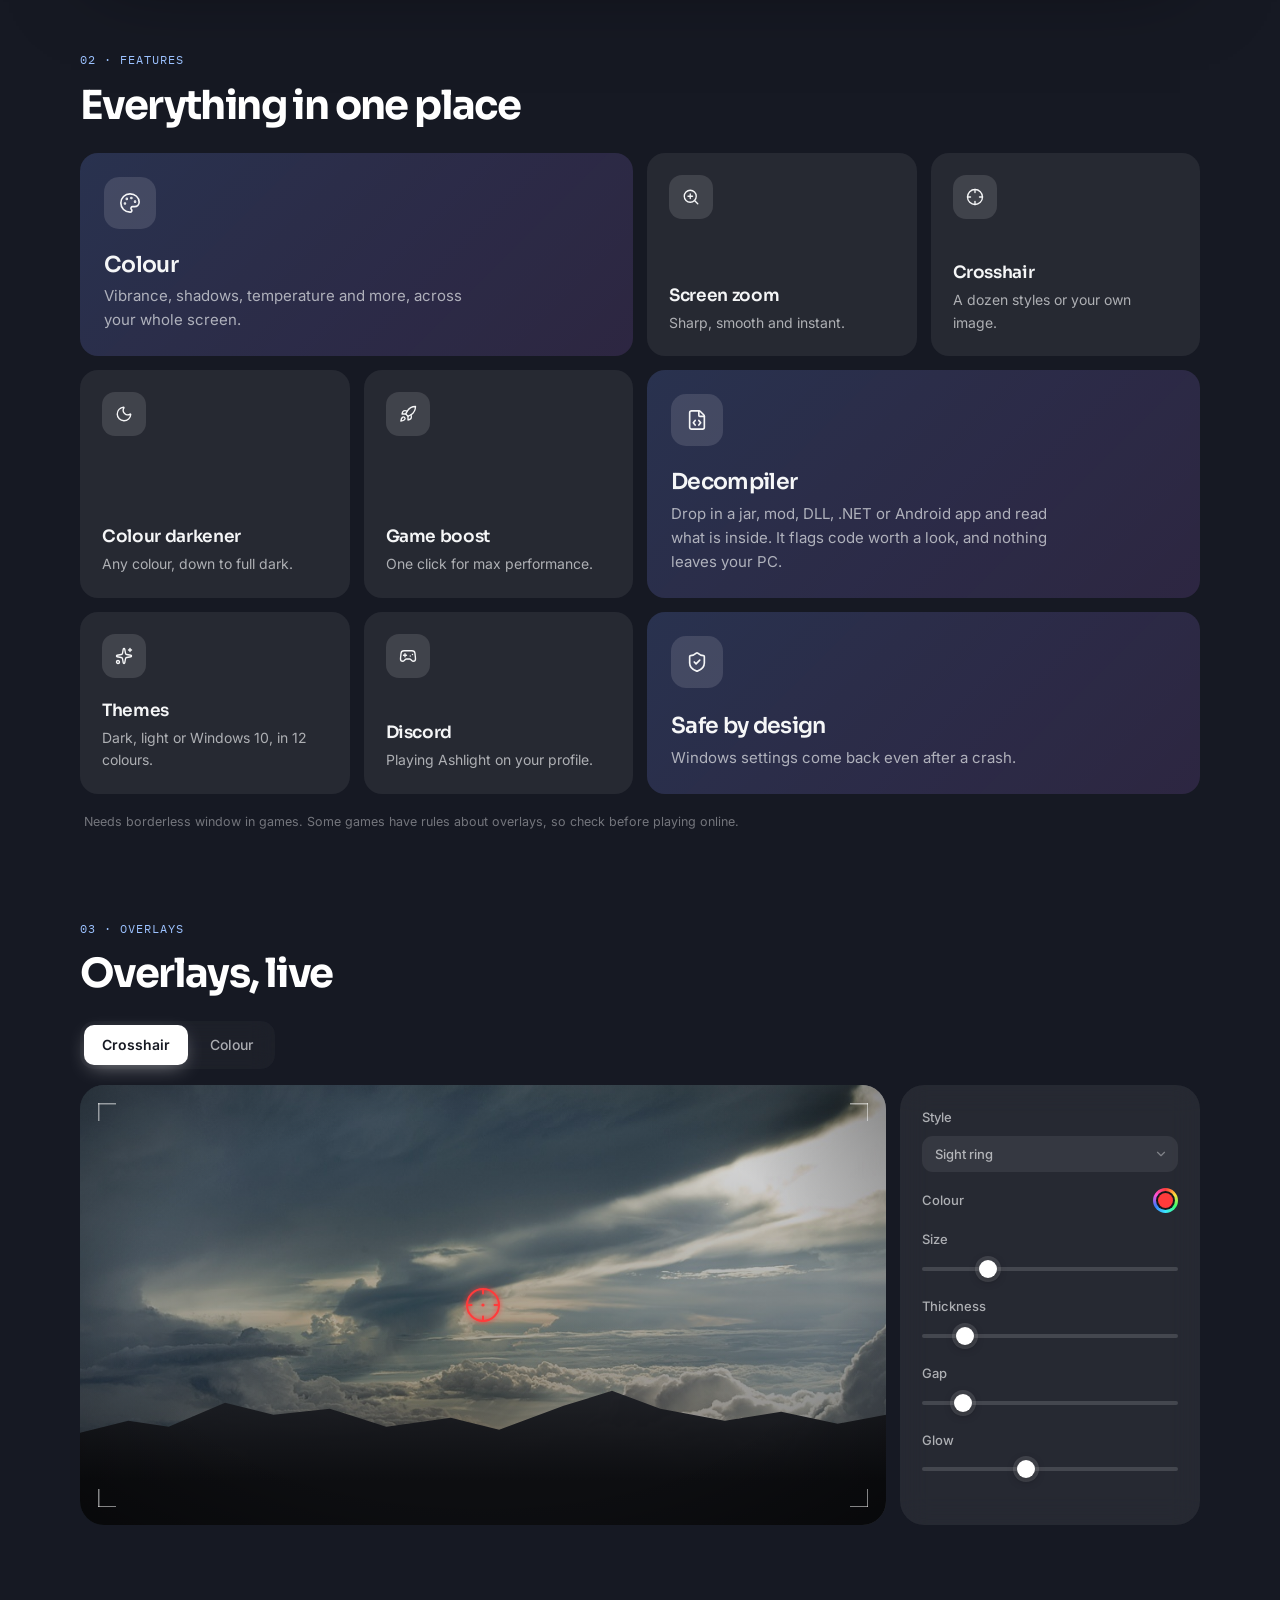
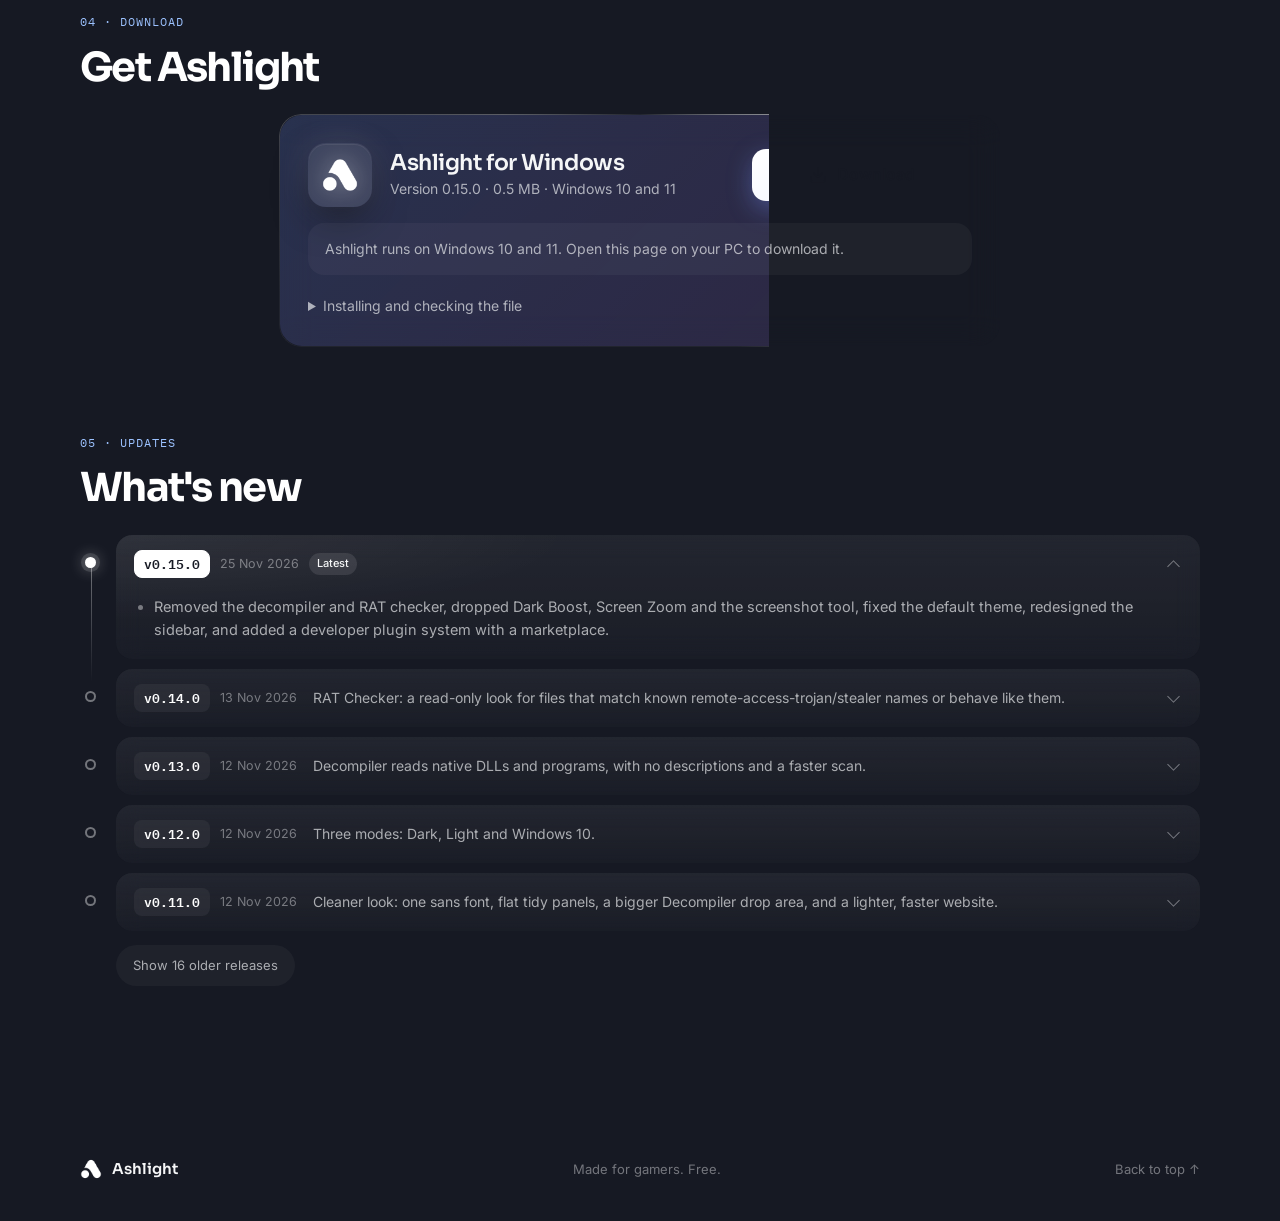
==== commit 8e3b6005: "Ashlight 0.15.0 Co-Authored-By: Claude Opus 5.5 <noreply@anthropic.com>" ====
--- a/index.html
+++ b/index.html
@@ -13,8 +13,8 @@
     <link rel="preconnect" href="https://fonts.googleapis.com" />
     <link rel="preconnect" href="https://fonts.gstatic.com" crossorigin />
     <link rel="stylesheet" href="https://fonts.googleapis.com/css2?family=Inter:wght@400;500;600&family=Sora:wght@500;600;700&display=swap" />
-    <link rel="stylesheet" href="style.css?v=0.13.0-mwe1d6kg" />
-    <link rel="stylesheet" href="controls.css?v=0.13.0-mwe1d6kg" />
+    <link rel="stylesheet" href="style.css?v=0.15.0-mwwp1dvm" />
+    <link rel="stylesheet" href="controls.css?v=0.15.0-mwwp1dvm" />
   </head>
   <body>
     <div class="ambient" aria-hidden="true"><div class="sky"></div><div class="grid"></div><div class="glow"></div><div class="noise"></div></div>
@@ -160,6 +160,6 @@
       <span>Made for gamers. Free.</span>
       <a href="#">Back to top ↑</a>
     </footer>
-    <script type="module" src="site.js?v=0.13.0-mwe1d6kg"></script>
+    <script type="module" src="site.js?v=0.15.0-mwwp1dvm"></script>
   </body>
 </html>
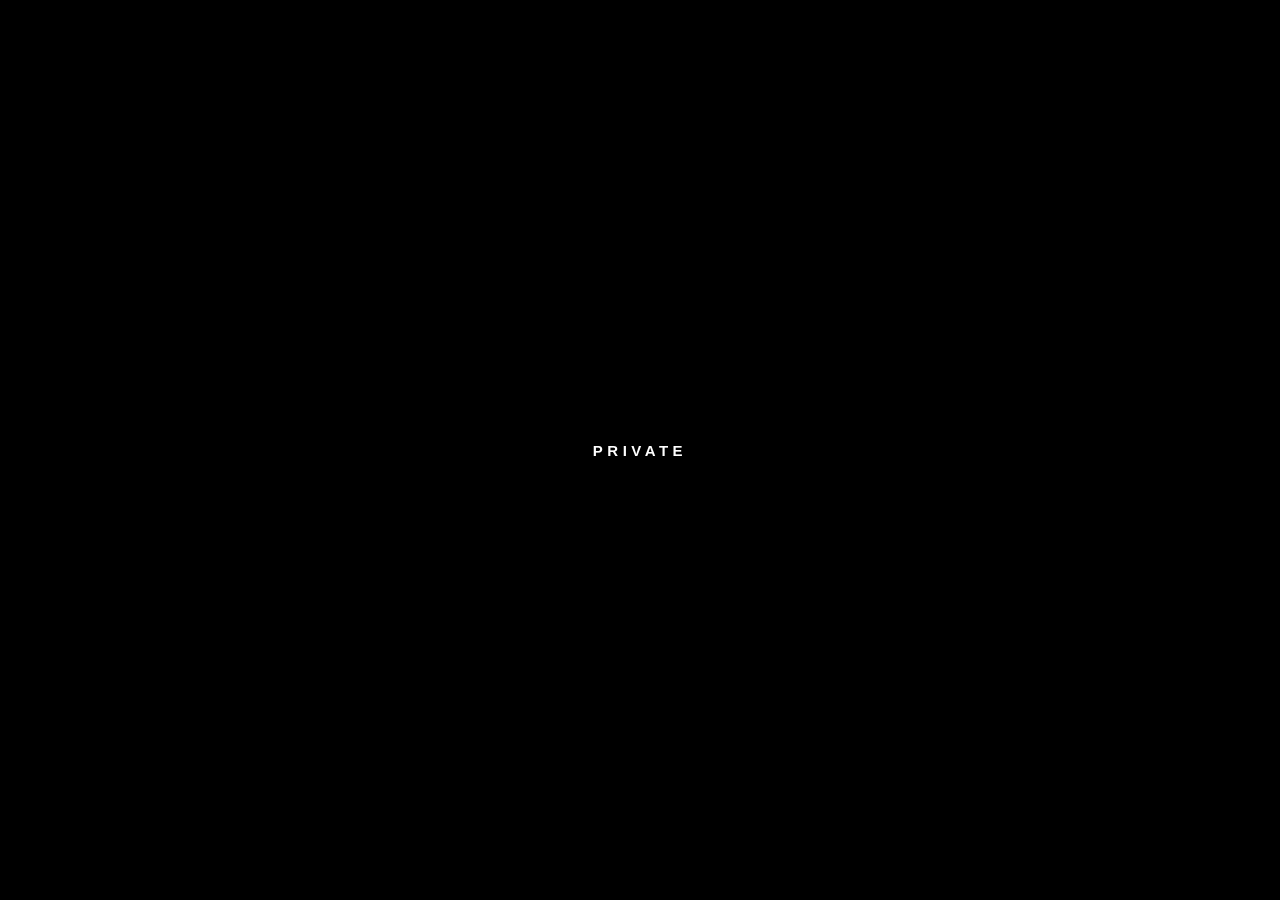
==== commit 4a0fa0e8: "Ashlight 0.15.0 Co-Authored-By: Claude Opus 5.5 <noreply@anthropic.com>" ====
--- a/index.html
+++ b/index.html
@@ -4,162 +4,14 @@
     <meta charset="utf-8" />
     <meta name="viewport" content="width=device-width, initial-scale=1" />
     <title>Ashlight</title>
-    <meta name="description" content="Colour, zoom, crosshair and a built-in decompiler for your games. Free for Windows." />
-    <meta property="og:title" content="Ashlight" />
-    <meta property="og:description" content="Your screen, tuned for the game. Free for Windows." />
-    <meta property="og:image" content="assets/logo.png" />
-    <meta name="theme-color" content="#08090b" />
-    <link rel="icon" href="assets/logo.png" />
-    <link rel="preconnect" href="https://fonts.googleapis.com" />
-    <link rel="preconnect" href="https://fonts.gstatic.com" crossorigin />
-    <link rel="stylesheet" href="https://fonts.googleapis.com/css2?family=Inter:wght@400;500;600&family=Sora:wght@500;600;700&display=swap" />
-    <link rel="stylesheet" href="style.css?v=0.15.0-mwwp1dvm" />
-    <link rel="stylesheet" href="controls.css?v=0.15.0-mwwp1dvm" />
+    <meta name="robots" content="noindex, nofollow" />
+    <style>
+      html, body { height: 100%; margin: 0; background: #000; }
+      body { display: grid; place-items: center; }
+      p { margin: 0; color: #fff; font: 600 15px -apple-system, Segoe UI, sans-serif; letter-spacing: 0.3em; text-transform: uppercase; }
+    </style>
   </head>
   <body>
-    <div class="ambient" aria-hidden="true"><div class="sky"></div><div class="grid"></div><div class="glow"></div><div class="noise"></div></div>
-    <div class="announce" id="announce" hidden></div>
-
-    <header class="top">
-      <a class="brand" href="#"><img src="assets/logo.png" alt="" /><span>Ashlight</span></a>
-      <nav id="nav">
-        <span class="nav-pill" id="navPill"></span>
-        <a href="#app">App</a>
-        <a href="#features">Features</a>
-        <a href="#try">Overlays</a>
-        <a href="#download">Download</a>
-        <a href="#updates">Updates</a>
-      </nav>
-      <a class="nav-cta" href="#download">Download</a>
-      <button class="menu-button" id="menuButton" aria-label="Menu" aria-expanded="false"><i></i><i></i></button>
-    </header>
-
-    <section class="hero">
-      <canvas class="hero-smoke" id="smoke" aria-hidden="true"></canvas>
-      <div class="hero-in">
-        <div class="hero-mark" aria-hidden="true"><span class="ring"></span><span class="ring r2"></span><img src="assets/logo.png" alt="" /></div>
-        <div class="eyebrow"><span class="dot"></span>Free for Windows 10 and 11<span class="version" id="version"></span></div>
-        <h1 id="headline" aria-label="Your screen, tuned for the game."><span class="line">Your screen,</span><span class="line grad">tuned for the game.</span></h1>
-        <p class="lede">Colour, zoom, crosshair and a built-in decompiler. Small, fast and free. Everything resets the moment it closes.</p>
-        <div class="hero-actions">
-          <a class="cta" href="#download" data-icon="download">Download for Windows</a>
-          <a class="ghost" href="#app">Try it in your browser <span class="arrow">→</span></a>
-        </div>
-              </div>
-      <a class="scroll-hint" href="#app" aria-label="Scroll to the app"><i></i></a>
-    </section>
-
-    <main>
-      <section id="app">
-        <div class="section-head reveal">
-          <span class="kicker">01 · Live</span>
-          <h2>The real app, right here</h2>
-          
-        </div>
-        <div class="stage reveal" id="stage">
-          <div class="stage-window" id="stageWindow"></div>
-          <button class="stage-reopen" id="reopen" hidden><img src="assets/logo.png" alt="" />Open Ashlight</button>
-        </div>
-      </section>
-
-      <section id="features">
-        <div class="section-head reveal">
-          <span class="kicker">02 · Features</span>
-          <h2>Everything in one place</h2>
-          
-        </div>
-        <div class="bento">
-          <article class="wide reveal" data-icon="palette"><h3>Colour</h3><p>Vibrance, shadows, temperature and more, across your whole screen.</p></article>
-          <article class="reveal" data-icon="zoom-in"><h3>Screen zoom</h3><p>Sharp, smooth and instant.</p></article>
-          <article class="reveal" data-icon="crosshair"><h3>Crosshair</h3><p>A dozen styles or your own image.</p></article>
-          <article class="reveal" data-icon="moon"><h3>Colour darkener</h3><p>Any colour, down to full dark.</p></article>
-          <article class="reveal" data-icon="rocket"><h3>Game boost</h3><p>One click for max performance.</p></article>
-          <article class="wide reveal" data-icon="file-code"><h3>Decompiler</h3><p>Drop in a jar, mod, DLL, .NET or Android app and read what is inside. It flags code worth a look, and nothing leaves your PC.</p></article>
-          <article class="reveal" data-icon="sparkles"><h3>Themes</h3><p>Dark, light or Windows 10, in 12 colours.</p></article>
-          <article class="reveal" data-icon="gamepad-2"><h3>Discord</h3><p>Playing Ashlight on your profile.</p></article>
-          <article class="wide reveal" data-icon="shield-check"><h3>Safe by design</h3><p>Windows settings come back even after a crash.</p></article>
-        </div>
-        <p class="fine reveal">Needs borderless window in games. Some games have rules about overlays, so check before playing online.</p>
-      </section>
-
-      <section id="try">
-        <div class="section-head reveal">
-          <span class="kicker">03 · Overlays</span>
-          <h2>Overlays, live</h2>
-          
-        </div>
-        <div class="tabs reveal" id="tabs" role="tablist">
-          <span class="tab-pill" id="tabPill"></span>
-          <button role="tab" data-panel="p-cross" aria-selected="true">Crosshair</button>
-          <button role="tab" data-panel="p-color" aria-selected="false">Colour</button>
-        </div>
-
-        <div class="panel reveal" id="p-cross">
-          <div class="scene scene-game"><span class="hud-corners" aria-hidden="true"></span><canvas id="crossCanvas"></canvas></div>
-          <div class="controls">
-            <label>Style<select id="crossStyle">
-              <option value="rustholo">Sight ring</option><option value="holo">Holo ring</option><option value="dot">Dot</option><option value="cross">Cross</option>
-              <option value="crossdot">Cross and dot</option><option value="tee">T</option><option value="ring">Ring</option><option value="chevron">Chevron</option><option value="triangle">Triangle</option>
-            </select></label>
-            <label class="inline">Colour <input type="color" id="crossColor" value="#ff3b3b" /></label>
-            <label>Size <input type="range" id="crossSize" min="2" max="60" value="16" /></label>
-            <label>Thickness <input type="range" id="crossThick" min="1" max="8" value="2" /></label>
-            <label>Gap <input type="range" id="crossGap" min="0" max="30" value="4" /></label>
-            <label>Glow <input type="range" id="crossGlow" min="0" max="100" value="40" /></label>
-          </div>
-        </div>
-
-        <div class="panel" id="p-color" hidden>
-          <div class="scene"><div class="landscape" id="landscape"><i></i><i></i><i></i><i></i><i></i><i></i><i></i><i></i></div></div>
-          <div class="controls">
-            <label>Saturation <input type="range" id="fSat" min="0" max="300" value="100" /></label>
-            <label>Contrast <input type="range" id="fCon" min="50" max="150" value="100" /></label>
-            <label>Brightness <input type="range" id="fBri" min="50" max="150" value="100" /></label>
-            <label>Hue <input type="range" id="fHue" min="-180" max="180" value="0" /></label>
-            <p class="small">A browser preview. In the app, these change your whole screen.</p>
-          </div>
-        </div>
-      </section>
-
-      <section id="download">
-        <div class="section-head reveal">
-          <span class="kicker">04 · Download</span>
-          <h2>Get Ashlight</h2>
-          
-        </div>
-        <div class="download reveal" id="downloadCard">
-          <div class="dl-main">
-            <div class="dl-logo"><img src="assets/logo.png" alt="" /></div>
-            <div class="dl-text">
-              <h3>Ashlight for Windows</h3>
-              <p class="dl-meta" id="dlMeta">Windows 10 and 11</p>
-            </div>
-            <a class="cta dl-button" id="dlButton" href="updates/Ashlight-Setup.exe" download data-icon="download"><span>Download</span></a>
-          </div>
-          <p class="dl-elsewhere" id="dlElsewhere" hidden>Ashlight runs on Windows 10 and 11. Open this page on your PC to download it.</p>
-          <details class="dl-more">
-            <summary>Installing and checking the file</summary>
-            <p>Run <b>Ashlight-Setup.exe</b>. If Windows says it protected your PC, click More info, then Run anyway.</p>
-            <div class="dl-hash"><span>SHA-256</span><code id="dlHash">Loading</code><button class="mini" id="copyHash">Copy</button></div>
-          </details>
-        </div>
-      </section>
-
-      <section id="updates">
-        <div class="section-head reveal">
-          <span class="kicker">05 · Updates</span>
-          <h2>What's new</h2>
-          
-        </div>
-        <div class="log reveal" id="log"></div>
-      </section>
-    </main>
-
-    <footer>
-      <div class="foot-brand"><img src="assets/logo.png" alt="" />Ashlight</div>
-      <span>Made for gamers. Free.</span>
-      <a href="#">Back to top ↑</a>
-    </footer>
-    <script type="module" src="site.js?v=0.15.0-mwwp1dvm"></script>
+    <p>Private</p>
   </body>
 </html>
